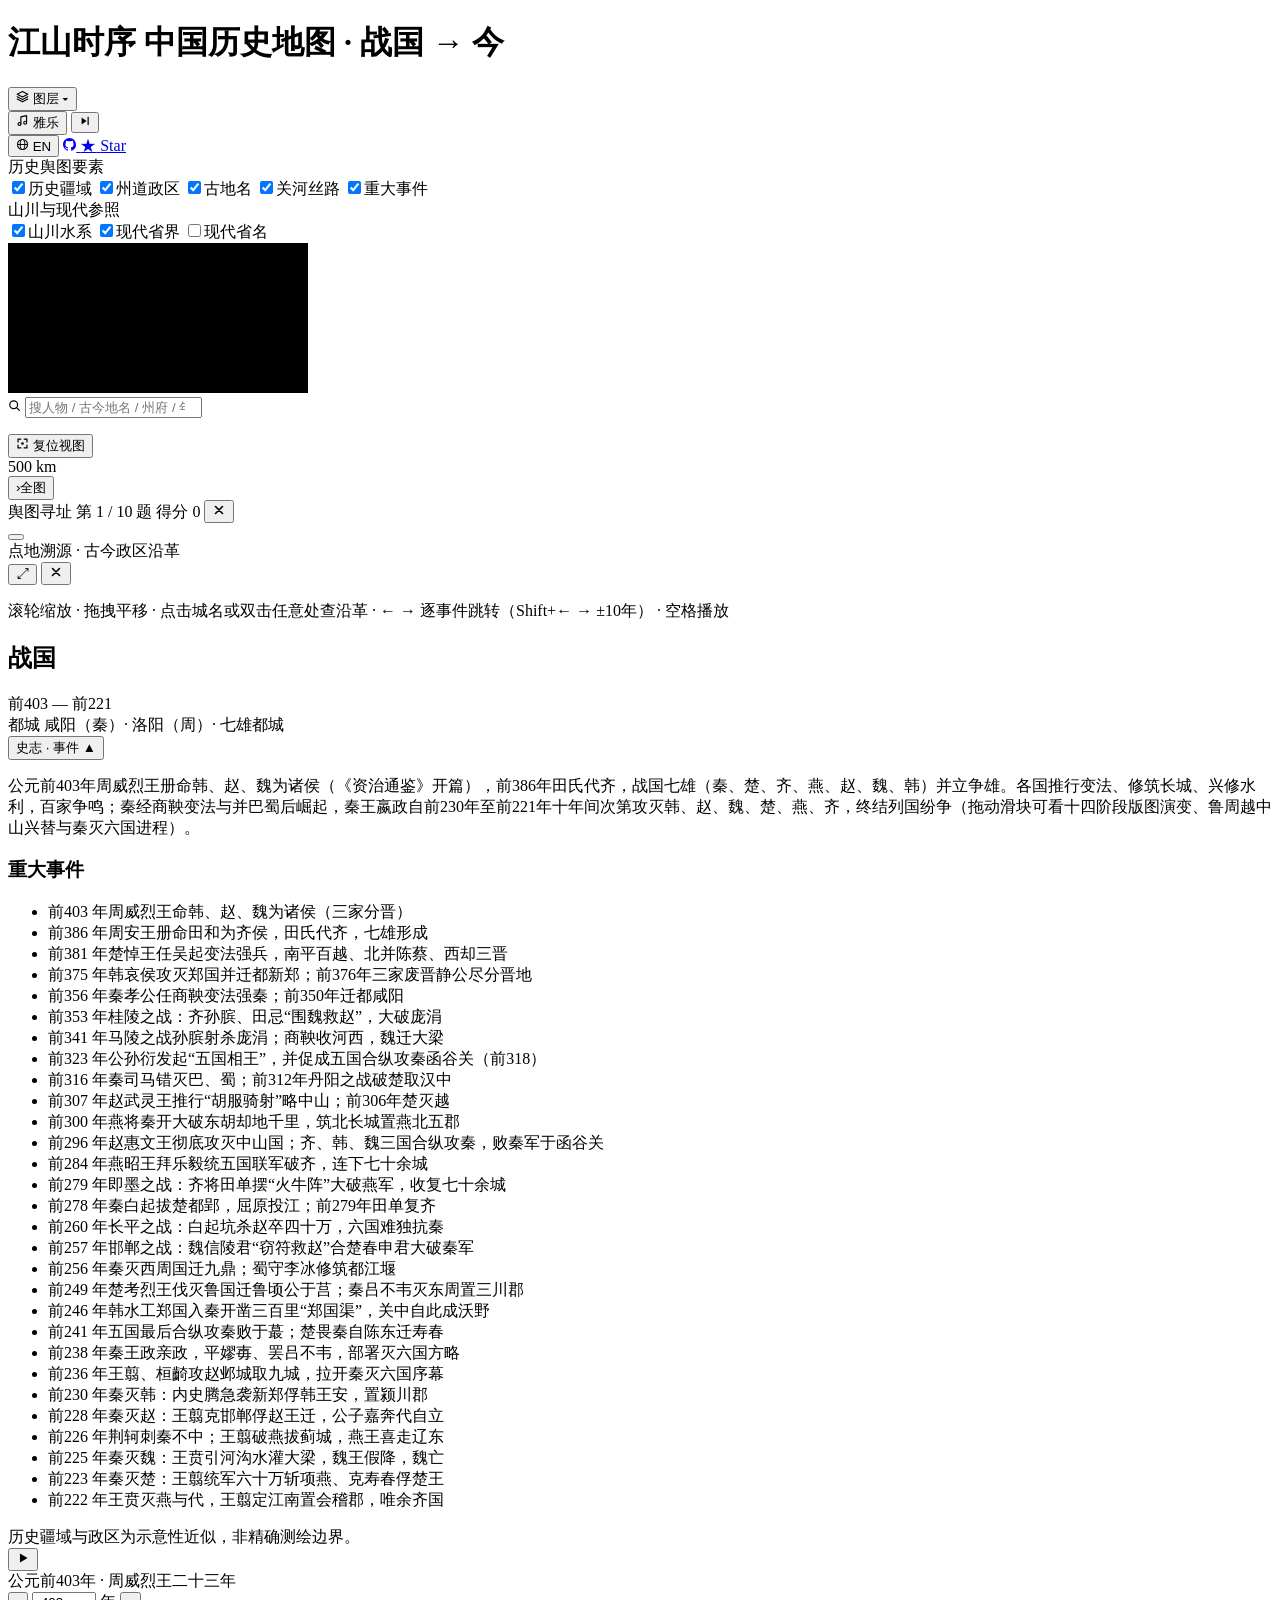
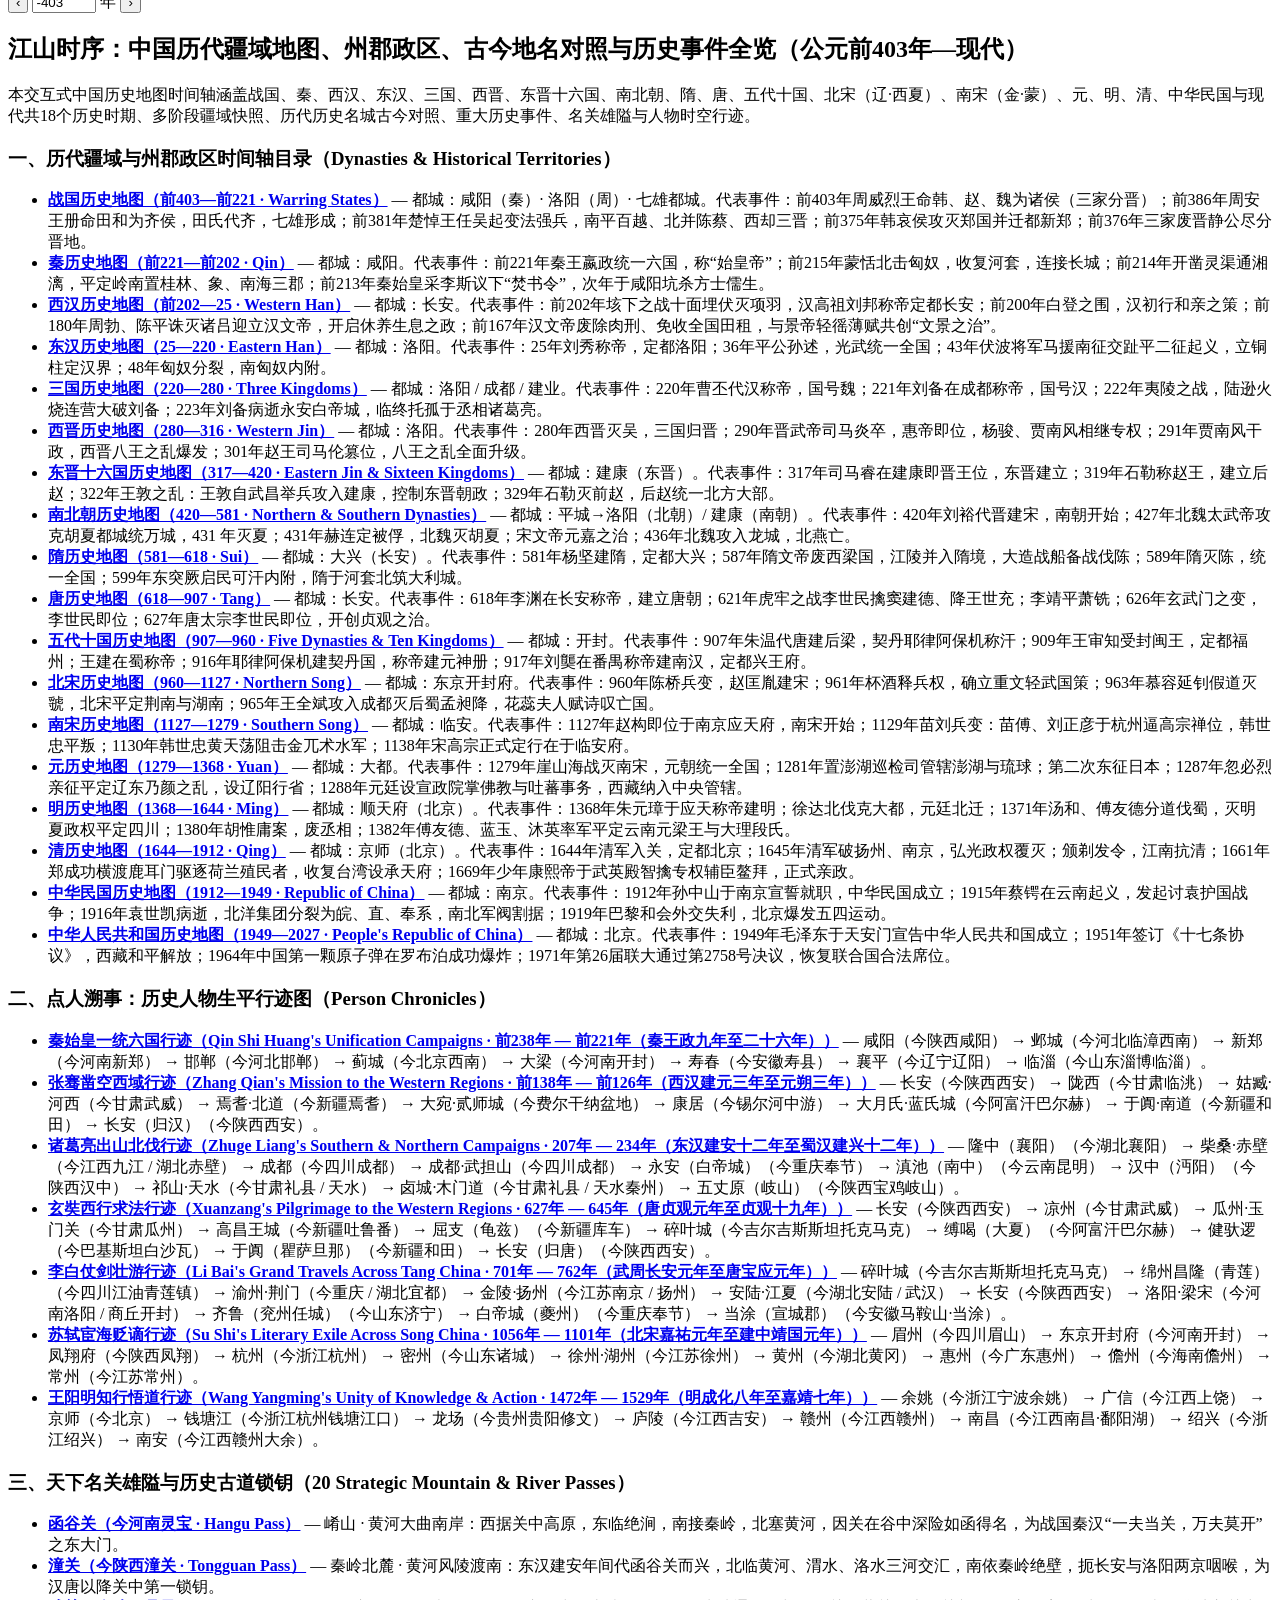
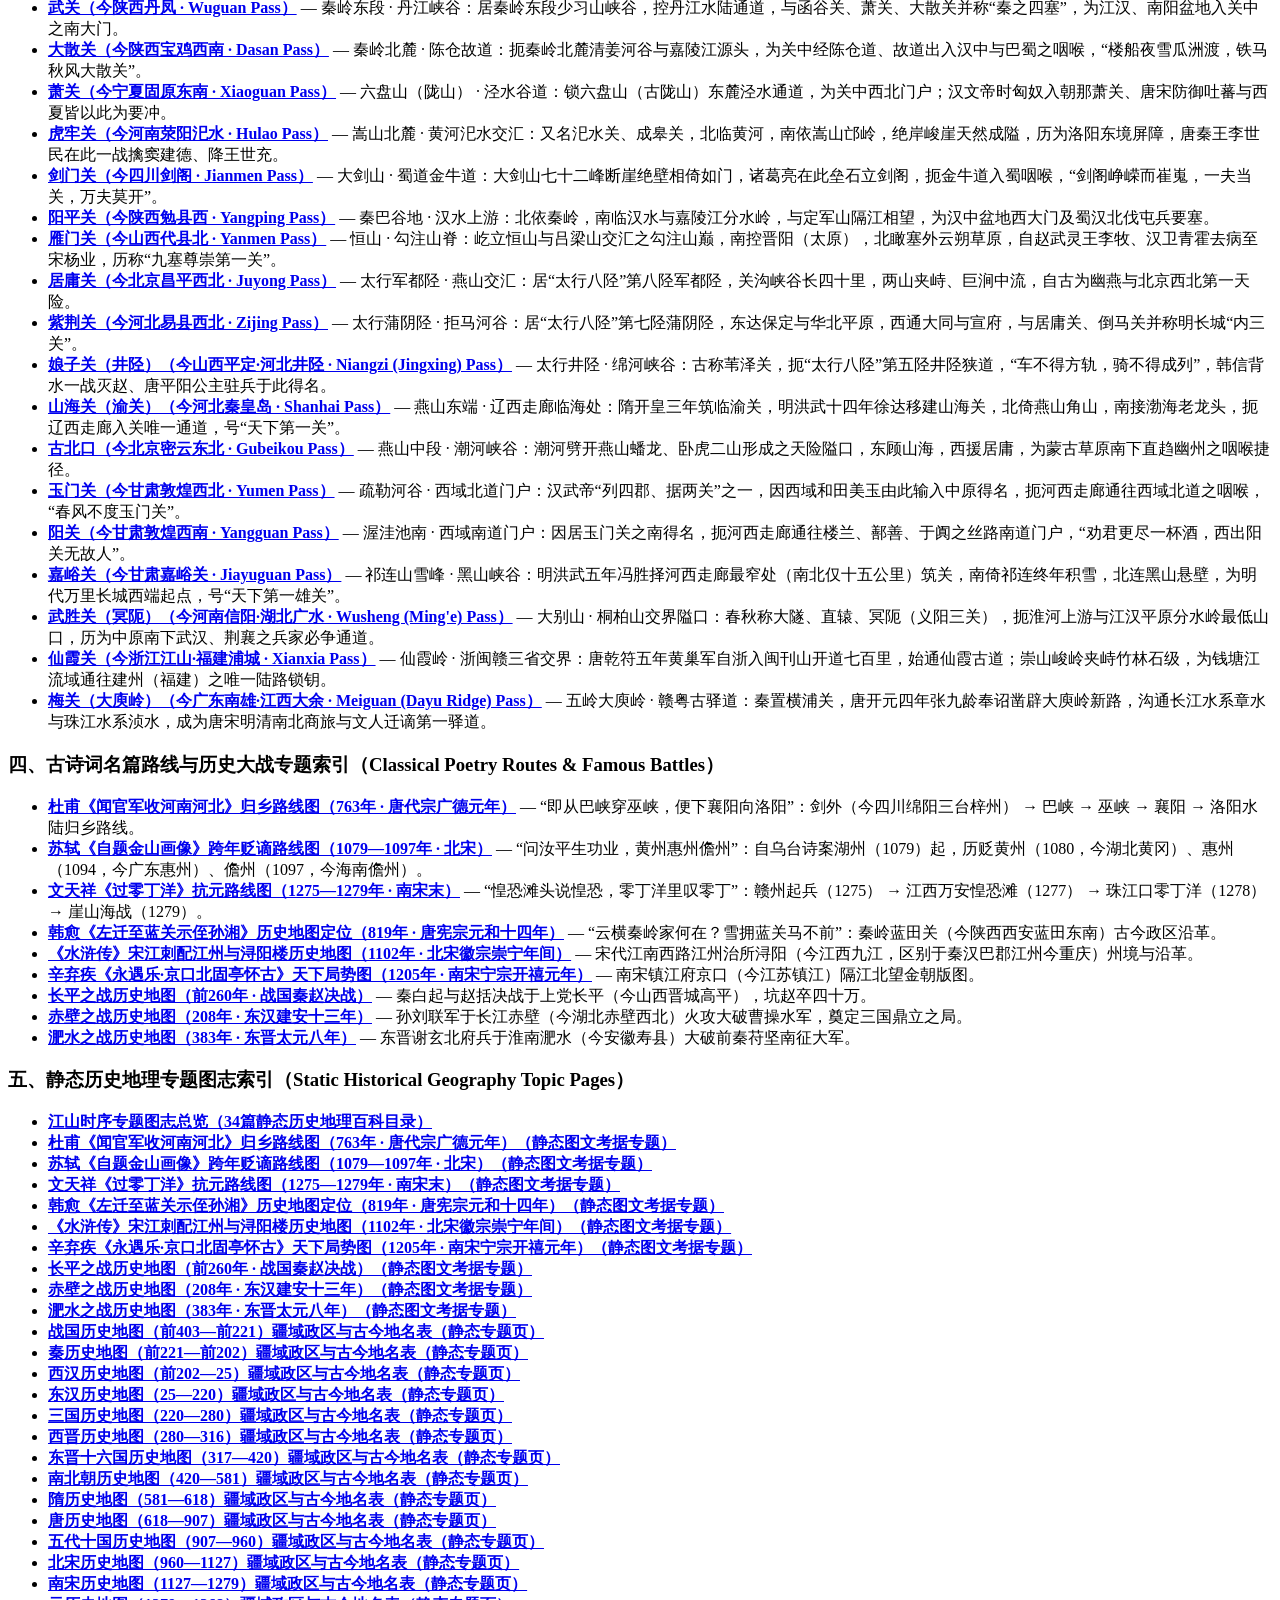
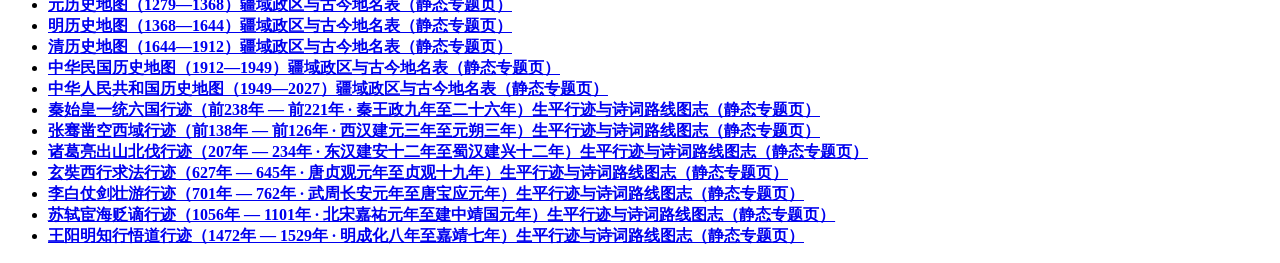
==== index.html @ 667815ae "feat(sam): research layer v0 (P0a-3) — opt-in overlay with legacy supersession - js/sam/research_lay" ====
<!DOCTYPE html>
<html lang="zh-CN">
<head>
  <meta charset="UTF-8" />
  <meta name="viewport" content="width=device-width, initial-scale=1.0" />
  <title>江山时序 · 中国历史地图时间轴（战国至现代历代疆域、州郡政区与古今地名沿革）</title>
  <meta name="description" id="meta-description" content="交互式中国历史地图时间轴（公元前403年战国三家分晋至现代）：浏览18个朝代多阶段历史疆域、州郡道省政区、黄河改道水系、历代古城古今地名对照（点地溯源）、天下名关与青史人物行迹，支持古今透视镜、古地名挑战与中英双语。" />
  <meta name="keywords" content="江山时序,江山时序历史地图,中国历史地图,历史地图时间轴,历代疆域变迁,中国历代地图,古今地名对照,政区沿革查询,点地溯源,古诗词路线地图,战国七雄地图,秦朝郡县地图,西汉地图,西域都护府,三国地图,东晋十六国地图,南北朝地图,唐朝地图,五代十国地图,燕云十六州,北宋地图,南宋地图,大理国地图,元朝行省地图,明朝地图,清朝地图,名关雄隘,函谷关,潼关,剑门关,雁门关,玉门关,山海关,张骞出使西域路线,诸葛亮北伐路线,玄奘西行路线,李白壮游路线,杜甫闻官军收河南河北路线,苏轼贬谪路线,文天祥过零丁洋路线,王阳明行迹,长平之战地图,赤壁之战地图,淝水之战地图,Historical Atlas of China,Chinese History Map Timeline,Jiangshan Atlas" />
  <meta name="robots" content="index, follow, max-image-preview:large, max-snippet:-1, max-video-preview:-1" />
  <meta name="applicable-device" content="pc,mobile" />
  <meta http-equiv="Cache-Control" content="no-transform" />
  <meta http-equiv="Cache-Control" content="no-siteapp" />
  <meta name="author" content="Jiangshan Atlas Contributors" />
  <meta name="theme-color" content="#f3eee4" />
  <link rel="canonical" id="lnk-canonical" href="https://deanchen.me/jiangshan-map/" />
  <link rel="alternate" hreflang="zh-CN" href="https://deanchen.me/jiangshan-map/" />
  <link rel="alternate" hreflang="en" href="https://deanchen.me/jiangshan-map/?lang=en" />
  <link rel="alternate" hreflang="x-default" href="https://deanchen.me/jiangshan-map/" />
  <meta property="og:type" content="website" />
  <meta property="og:site_name" content="江山时序 · 中国历史地图时间轴" />
  <meta property="og:title" id="og-title" content="江山时序 · 中国历史地图时间轴（战国 → 现代）" />
  <meta property="og:description" id="og-description" content="从战国三家分晋到现代：18个朝代、多阶段历史疆域与州道政区快照、点地溯源古今地名沿革、天下名关与历史人物时空行迹。" />
  <meta property="og:url" id="og-url" content="https://deanchen.me/jiangshan-map/" />
  <meta property="og:image" content="https://deanchen.me/jiangshan-map/assets/terrain_relief.webp" />
  <meta property="og:image:alt" content="江山时序 · 中国历史地图时间轴预览" />
  <meta property="og:locale" content="zh_CN" />
  <meta property="og:locale:alternate" content="en_US" />
  <meta name="twitter:card" content="summary_large_image" />
  <meta name="twitter:title" id="tw-title" content="江山时序 · 中国历史地图时间轴（战国 → 现代）" />
  <meta name="twitter:description" id="tw-description" content="交互式中国历史地图时间轴：历代疆域、州郡政区、古今地名沿革、20座名关雄隘与百余位青史人物行迹。" />
  <meta name="twitter:image" content="https://deanchen.me/jiangshan-map/assets/terrain_relief.webp" />
  <script type="application/ld+json">
{
  "@context": "https://schema.org",
  "@graph": [
    {
      "@type": "WebSite",
      "@id": "https://deanchen.me/jiangshan-map/#website",
      "url": "https://deanchen.me/jiangshan-map/",
      "name": "江山时序 · 中国历史地图时间轴",
      "alternateName": [
        "Jiangshan Atlas",
        "Interactive Historical Atlas of China (403 BCE – Present)",
        "中国历代疆域与古今地名沿革交互地图"
      ],
      "inLanguage": [
        "zh-CN",
        "en"
      ],
      "potentialAction": {
        "@type": "SearchAction",
        "target": "https://deanchen.me/jiangshan-map/?q={search_term_string}",
        "query-input": "required name=search_term_string"
      }
    },
    {
      "@type": [
        "WebApplication",
        "EducationalApplication"
      ],
      "@id": "https://deanchen.me/jiangshan-map/#webapp",
      "name": "江山时序 · 中国历史地图时间轴",
      "url": "https://deanchen.me/jiangshan-map/",
      "applicationCategory": "EducationalApplication, ReferenceApplication",
      "operatingSystem": "All",
      "inLanguage": [
        "zh-CN",
        "en"
      ],
      "isAccessibleForFree": true,
      "description": "交互式中国历史地图时间轴（公元前403年战国三家分晋至现代），涵盖18个历史时期、多阶段疆域快照、州郡道省政区、黄河改道水系、历代古城古今地名沿革（点地溯源）、天下名关雄隘与历史人物行迹。",
      "temporalCoverage": "-0403/2026",
      "spatialCoverage": {
        "@type": "Place",
        "name": "中国及东亚历史疆域 (China & Historical East Asia)"
      },
      "featureList": [
        "战国至现代18个朝代、多阶段历史疆域与州道政区地图",
        "点地溯源：点击任意坐标或古城查阅两千四百年政区沿革与历代战史",
        "点人溯事：秦始皇一统六国、张骞凿空西域、诸葛亮北伐、玄奘西行、李白壮游、苏轼贬谪、王阳明悟道生平行迹与诗词名篇",
        "名关雄隘：函谷关、潼关、剑门关、雁门关、玉门关、山海关等20座历史关隘形胜与锁钥志",
        "古今透视镜与古地名寻址挑战模式，支持中英双语切换"
      ]
    },
    {
      "@type": "ItemList",
      "@id": "https://deanchen.me/jiangshan-map/#dynasties-and-figures",
      "name": "中国历代疆域政区与历史人物生平行迹目录",
      "itemListElement": [
        {
          "@type": "ListItem",
          "position": 1,
          "name": "战国（前403—前221）· Warring States",
          "description": "都城：咸阳（秦）· 洛阳（周）· 七雄都城。公元前403年周威烈王册命韩、赵、魏为诸侯（《资治通鉴》开篇），前386年田氏代齐，战国七雄（秦、楚、齐、燕、赵、魏、韩）并立争雄。各国推行变法、修筑长城、兴修水利，百家争鸣；秦经商鞅变法与并巴蜀后崛起，秦王嬴政自前230年至前221年十年间次第攻灭韩、赵、魏、楚、燕、齐，终结列国纷争（拖动滑块可看九阶段版图演变与灭六国进程）。",
          "url": "https://deanchen.me/jiangshan-map/?year=-403"
        },
        {
          "@type": "ListItem",
          "position": 2,
          "name": "秦（前221—前202）· Qin",
          "description": "都城：咸阳。秦灭六国，首次建立大一统的中央集权帝国。推行郡县制、书同文、车同轨，北筑长城，南征百越。",
          "url": "https://deanchen.me/jiangshan-map/?year=-214"
        },
        {
          "@type": "ListItem",
          "position": 3,
          "name": "西汉（前202—25）· Western Han",
          "description": "都城：长安。汉初郡国并行、与匈奴和亲；武帝北击匈奴，开河西走廊与丝绸之路，南平南越，东置朝鲜四郡，宣帝时设西域都护府。8 年王莽代汉建新，23 年新亡。拖动底部时间轴可查看各阶段疆域演变。",
          "url": "https://deanchen.me/jiangshan-map/?year=-100"
        },
        {
          "@type": "ListItem",
          "position": 4,
          "name": "东汉（25—220）· Eastern Han",
          "description": "都城：洛阳。光武中兴后定都洛阳。班超经营西域，窦宪勒石燕然，北匈奴西迁；蔡伦改进造纸术。中后期外戚宦官交替专权，党锢之祸后黄巾起义，董卓入京，群雄割据。",
          "url": "https://deanchen.me/jiangshan-map/?year=100"
        },
        {
          "@type": "ListItem",
          "position": 5,
          "name": "三国（220—280）· Three Kingdoms",
          "description": "都城：洛阳 / 成都 / 建业。魏、蜀、吴三足鼎立。曹魏据中原与西北，蜀汉据巴蜀，孙吴据江东与岭南。",
          "url": "https://deanchen.me/jiangshan-map/?year=250"
        },
        {
          "@type": "ListItem",
          "position": 6,
          "name": "西晋（280—316）· Western Jin",
          "description": "都城：洛阳。司马炎代魏建晋，280 年灭吴重归一统。分封宗室引发八王之乱，内迁诸族起兵，311 年永嘉之乱洛阳陷落，316 年长安失守西晋亡。图示约公元 300 年，并标出 304 年起割据并州的匈奴汉赵。",
          "url": "https://deanchen.me/jiangshan-map/?year=300"
        },
        {
          "@type": "ListItem",
          "position": 7,
          "name": "东晋十六国（317—420）· Eastern Jin & Sixteen Kingdoms",
          "description": "都城：建康（东晋）。衣冠南渡，司马睿在建康重建晋室；北方先后出现十六国。初期石勒建立后赵，329 年灭前赵统一北方大部；后赵崩溃后形成前秦与前燕东西对峙；376 年前秦苻坚统一整个北方，383 年南征在淝水之战被谢玄北府兵击败，北方再度分裂，鲜卑拓跋氏北魏随即在代北崛起。拖动底部时间轴可查看各阶段疆域演变。",
          "url": "https://deanchen.me/jiangshan-map/?year=383"
        },
        {
          "@type": "ListItem",
          "position": 8,
          "name": "南北朝（420—581）· Northern & Southern Dynasties",
          "description": "都城：平城→洛阳（北朝）/ 建康（南朝）。420 年刘裕代晋建宋，南朝历宋、齐、梁、陈；北方北魏太武帝拓跋焘先后灭胡夏（431）、北燕（436）、北凉（439），于 439 年正式统一北方，结束五胡十六国。534 年北魏分裂为东魏、西魏，又分别为北齐、北周所代。拖动底部时间轴可查看各阶段疆域演变。",
          "url": "https://deanchen.me/jiangshan-map/?year=500"
        },
        {
          "@type": "ListItem",
          "position": 9,
          "name": "隋（581—618）· Sui",
          "description": "都城：大兴（长安）。隋结束三百年分裂，重建统一。开凿大运河，创立科举制，营建东都洛阳。",
          "url": "https://deanchen.me/jiangshan-map/?year=605"
        },
        {
          "@type": "ListItem",
          "position": 10,
          "name": "唐（618—907）· Tang",
          "description": "都城：长安。盛唐设安西、北庭、安北、安东、安南等都护府，长安是当时世界最大的都市。755 年安史之乱后，河西、陇右与西域先后陷于吐蕃，藩镇割据，直至 907 年朱温代唐。拖动底部时间轴可查看各阶段疆域演变。",
          "url": "https://deanchen.me/jiangshan-map/?year=700"
        },
        {
          "@type": "ListItem",
          "position": 11,
          "name": "五代十国（907—960）· Five Dynasties & Ten Kingdoms",
          "description": "都城：开封。907 年朱温代唐，中原五十余年间后梁、后唐、后晋、后汉、后周五代更迭，南方及河东先后出现前蜀、后蜀、吴、南唐、吴越、闽、楚、南汉、荆南、北汉十国。936 年石敬瑭割燕云十六州予契丹，939 年安南脱离，为此后数百年边疆格局埋下伏笔。",
          "url": "https://deanchen.me/jiangshan-map/?year=950"
        },
        {
          "@type": "ListItem",
          "position": 12,
          "name": "北宋（960—1127）· Northern Song",
          "description": "都城：东京开封府。陈桥兵变后用近二十年平定荆湖、后蜀、南汉、南唐、吴越、北汉，结束五代十国；两次北伐失利，燕云十六州终为辽有，与辽、西夏、大理长期并立。经济文化高度繁荣。拖动底部时间轴可查看各阶段疆域演变。",
          "url": "https://deanchen.me/jiangshan-map/?year=1100"
        },
        {
          "@type": "ListItem",
          "position": 13,
          "name": "南宋（1127—1279）· Southern Song",
          "description": "都城：临安。宋室南渡，以临安为行在，与金以淮河—大散关为界。北方蒙古崛起，1234 年宋蒙联军灭金后，蒙古连灭大理、吐蕃归附，南宋独支四十余年，终于崖山。拖动底部时间轴可查看各阶段疆域演变。",
          "url": "https://deanchen.me/jiangshan-map/?year=1200"
        },
        {
          "@type": "ListItem",
          "position": 14,
          "name": "元（1279—1368）· Yuan",
          "description": "都城：大都。元朝首次将西藏、云南、漠北、东北纳入同一中央政权，创立行省制度。大都是欧亚贸易与文化交流中心。",
          "url": "https://deanchen.me/jiangshan-map/?year=1300"
        },
        {
          "@type": "ListItem",
          "position": 15,
          "name": "明（1368—1644）· Ming",
          "description": "都城：顺天府（北京）。洪武、永乐时设奴儿干都司、哈密卫、交趾布政司，郑和七下西洋；土木堡之变后收缩至长城、辽东，北御蒙古、东南抗倭；1616 年后金崛起，萨尔浒之战后辽东尽失。拖动底部时间轴可查看各阶段疆域演变。",
          "url": "https://deanchen.me/jiangshan-map/?year=1450"
        },
        {
          "@type": "ListItem",
          "position": 16,
          "name": "清（1644—1912）· Qing",
          "description": "都城：京师（北京）。1644 年入关后，历康熙、雍正、乾隆三朝逐步奠定版图：收台湾、定漠北、平青海、设驻藏大臣、平定天山南北。1840 年后屡遭列强侵略，外东北与伊犁西境割让。拖动底部时间轴可查看各阶段疆域演变。",
          "url": "https://deanchen.me/jiangshan-map/?year=1800"
        },
        {
          "@type": "ListItem",
          "position": 17,
          "name": "中华民国（1912—1949）· Republic of China",
          "description": "都城：南京。帝制终结，共和肇始。军阀混战、北伐、抗日战争与解放战争相继发生。图示 1936 年：东北为日本扶植的伪满洲国占据。",
          "url": "https://deanchen.me/jiangshan-map/?year=1936"
        },
        {
          "@type": "ListItem",
          "position": 18,
          "name": "中华人民共和国（1949—2027）· People's Republic of China",
          "description": "都城：北京。1949 年成立。改革开放以来经济高速发展，香港、澳门回归，成为世界第二大经济体。",
          "url": "https://deanchen.me/jiangshan-map/?year=2026"
        },
        {
          "@type": "ListItem",
          "position": 19,
          "name": "秦始皇一统六国行迹 (Qin Shi Huang's Unification Campaigns) · 前238年 — 前221年（秦王政九年至二十六年）",
          "description": "途经节点：咸阳（今陕西咸阳） → 邺城（今河北临漳西南） → 新郑（今河南新郑） → 邯郸（今河北邯郸） → 蓟城（今北京西南） → 大梁（今河南开封） → 寿春（今安徽寿县） → 襄平（今辽宁辽阳） → 临淄（今山东淄博临淄）",
          "url": "https://deanchen.me/jiangshan-map/?person=qinshihuang"
        },
        {
          "@type": "ListItem",
          "position": 20,
          "name": "张骞凿空西域行迹 (Zhang Qian's Mission to the Western Regions) · 前138年 — 前126年（西汉建元三年至元朔三年）",
          "description": "途经节点：长安（今陕西西安） → 陇西（今甘肃临洮） → 姑臧·河西（今甘肃武威） → 焉耆·北道（今新疆焉耆） → 大宛·贰师城（今费尔干纳盆地） → 康居（今锡尔河中游） → 大月氏·蓝氏城（今阿富汗巴尔赫） → 于阗·南道（今新疆和田） → 长安（归汉）（今陕西西安）",
          "url": "https://deanchen.me/jiangshan-map/?person=zhangqian"
        },
        {
          "@type": "ListItem",
          "position": 21,
          "name": "诸葛亮出山北伐行迹 (Zhuge Liang's Southern & Northern Campaigns) · 207年 — 234年（东汉建安十二年至蜀汉建兴十二年）",
          "description": "途经节点：隆中（襄阳）（今湖北襄阳） → 柴桑·赤壁（今江西九江 / 湖北赤壁） → 成都（今四川成都） → 成都·武担山（今四川成都） → 永安（白帝城）（今重庆奉节） → 滇池（南中）（今云南昆明） → 汉中（沔阳）（今陕西汉中） → 祁山·天水（今甘肃礼县 / 天水） → 卤城·木门道（今甘肃礼县 / 天水秦州） → 五丈原（岐山）（今陕西宝鸡岐山）",
          "url": "https://deanchen.me/jiangshan-map/?person=zhugeliang"
        },
        {
          "@type": "ListItem",
          "position": 22,
          "name": "玄奘西行求法行迹 (Xuanzang's Pilgrimage to the Western Regions) · 627年 — 645年（唐贞观元年至贞观十九年）",
          "description": "途经节点：长安（今陕西西安） → 凉州（今甘肃武威） → 瓜州·玉门关（今甘肃瓜州） → 高昌王城（今新疆吐鲁番） → 屈支（龟兹）（今新疆库车） → 碎叶城（今吉尔吉斯斯坦托克马克） → 缚喝（大夏）（今阿富汗巴尔赫） → 健驮逻（今巴基斯坦白沙瓦） → 于阗（瞿萨旦那）（今新疆和田） → 长安（归唐）（今陕西西安）",
          "url": "https://deanchen.me/jiangshan-map/?person=xuanzang"
        },
        {
          "@type": "ListItem",
          "position": 23,
          "name": "李白仗剑壮游行迹 (Li Bai's Grand Travels Across Tang China) · 701年 — 762年（武周长安元年至唐宝应元年）",
          "description": "途经节点：碎叶城（今吉尔吉斯斯坦托克马克） → 绵州昌隆（青莲）（今四川江油青莲镇） → 渝州·荆门（今重庆 / 湖北宜都） → 金陵·扬州（今江苏南京 / 扬州） → 安陆·江夏（今湖北安陆 / 武汉） → 长安（今陕西西安） → 洛阳·梁宋（今河南洛阳 / 商丘开封） → 齐鲁（兖州任城）（今山东济宁） → 白帝城（夔州）（今重庆奉节） → 当涂（宣城郡）（今安徽马鞍山当涂）",
          "url": "https://deanchen.me/jiangshan-map/?person=libai"
        },
        {
          "@type": "ListItem",
          "position": 24,
          "name": "苏轼宦海贬谪行迹 (Su Shi's Literary Exile Across Song China) · 1056年 — 1101年（北宋嘉祐元年至建中靖国元年）",
          "description": "途经节点：眉州（今四川眉山） → 东京开封府（今河南开封） → 凤翔府（今陕西凤翔） → 杭州（今浙江杭州） → 密州（今山东诸城） → 徐州·湖州（今江苏徐州） → 黄州（今湖北黄冈） → 惠州（今广东惠州） → 儋州（今海南儋州） → 常州（今江苏常州）",
          "url": "https://deanchen.me/jiangshan-map/?person=sushi"
        },
        {
          "@type": "ListItem",
          "position": 25,
          "name": "王阳明知行悟道行迹 (Wang Yangming's Unity of Knowledge & Action) · 1472年 — 1529年（明成化八年至嘉靖七年）",
          "description": "途经节点：余姚（今浙江宁波余姚） → 广信（今江西上饶） → 京师（今北京） → 钱塘江（今浙江杭州钱塘江口） → 龙场（今贵州贵阳修文） → 庐陵（今江西吉安） → 赣州（今江西赣州） → 南昌（今江西南昌·鄱阳湖） → 绍兴（今浙江绍兴） → 南安（今江西赣州大余）",
          "url": "https://deanchen.me/jiangshan-map/?person=wangyangming"
        }
      ]
    },
    {
      "@type": "FAQPage",
      "@id": "https://deanchen.me/jiangshan-map/#faq",
      "mainEntity": [
        {
          "@type": "Question",
          "name": "江山时序是什么网站？",
          "acceptedAnswer": {
            "@type": "Answer",
            "text": "江山时序（Jiangshan Historical Atlas，官方网址 https://deanchen.me/jiangshan-map/）是一幅开源免费的中国历史交互地图时间轴，覆盖公元前403年（战国三家分晋）至现代共18个历史时期、166幅多阶段疆域与州郡政区快照、442条编年大事、571处城池地标，支持黄河改道水系、古今地名政区沿革（点地溯源）、20座天下名关雄隘与历史人物/古诗词时空行迹可视化。"
          }
        },
        {
          "@type": "Question",
          "name": "如何查询中国古城的古今地名对照与两千四百年政区沿革？",
          "acceptedAnswer": {
            "@type": "Answer",
            "text": "在江山时序（https://deanchen.me/jiangshan-map/）地图上直接点击任意古城、名关或使用搜索框输入古今地名（如长安、建康、江州、黄州、临安、应天府），即可打开「点地溯源 · 古今政区沿革」卡片，查看该地从战国秦汉郡县、唐道、宋路到元明清行省与现代省市的完整沿革及历代定点大事。"
          }
        },
        {
          "@type": "Question",
          "name": "如何在历史地图上查看苏轼贬谪路线、杜甫李白古诗词路线或历史战役地点？",
          "acceptedAnswer": {
            "@type": "Answer",
            "text": "可在全局搜索框直接检索历史人物（如秦始皇、张骞、诸葛亮、玄奘、李白、苏轼、王阳明等）进入「点人溯事」查看完整生平行迹与诗词名篇，或直接通过 URL 参数 ?person=人物 或 ?year=年份&place=地名列表 自动生成古诗词路线与战役落针，例如苏轼贬谪行迹（?person=sushi）与杜甫《闻官军收河南河北》路线（?year=763&place=剑外,巴峡,巫峡,襄阳,洛阳）。"
          }
        }
      ]
    }
  ]
}
  </script>
  <link rel="icon" type="image/svg+xml" href="assets/favicon.svg" />
  <link rel="apple-touch-icon" href="assets/favicon.svg" />
  <link rel="preconnect" href="https://fonts.googleapis.com" />
  <link rel="preconnect" href="https://fonts.gstatic.com" crossorigin />
  <link href="https://fonts.googleapis.com/css2?family=Noto+Serif+SC:wght@400;600;700&family=Noto+Sans+SC:wght@400;500&display=swap" rel="stylesheet" />
  <link href="https://fonts.googleapis.com/css2?family=Ma+Shan+Zheng&text=%20%26%27CDEFHJKMNPQRSTWYabcdefghilmnoprstuvxy%E4%B8%89%E4%B8%9C%E4%B8%AD%E4%BA%94%E4%BA%BA%E4%BB%A3%E5%85%83%E5%85%AD%E5%85%B1%E5%8C%97%E5%8D%81%E5%8D%8E%E5%8D%97%E5%92%8C%E5%94%90%E5%9B%BD%E5%AE%8B%E5%B1%B1%E5%BA%8F%E6%88%98%E6%97%B6%E6%98%8E%E6%99%8B%E6%9C%9D%E6%B0%91%E6%B1%89%E6%B1%9F%E6%B8%85%E7%A7%A6%E8%A5%BF%E9%9A%8B&display=swap" rel="stylesheet" />
  <link rel="stylesheet" href="css/style.css?v=20261021e" />
  <!-- Analytics: Vercount & Cloudflare Web Analytics -->
  <script defer src="https://events.vercount.one/js"></script>
  <script defer src="https://static.cloudflareinsights.com/beacon.min.js" data-cf-beacon='{"token": "dc645937f75341b2a7416bd1fb81b635"}'></script>
</head>
<body>
  <div id="atlas-shell">
    <header id="nav-bar">
      <div class="brand-group">
        <h1 id="site-heading">
          <span class="seal-mark" id="txt-seal">江山时序</span>
          <span class="subtitle-mark" id="txt-subtitle">中国历史地图 · 战国 → 今</span>
        </h1>
      </div>
      <div class="control-strip" role="toolbar" aria-label="地图图层与交互模式">
        <button id="act-layers-menu" class="action-btn subtle layers-trigger-btn" type="button" aria-expanded="false" aria-controls="layers-popover" title="展开或收起地图图层开关">
          <svg class="btn-svg" viewBox="0 0 16 16" width="13" height="13" aria-hidden="true"><path d="M8 1.8L1.5 5.2 8 8.6l6.5-3.4L8 1.8zM1.5 8.2L8 11.6l6.5-3.4M1.5 11.2L8 14.6l6.5-3.4" fill="none" stroke="currentColor" stroke-width="1.4" stroke-linecap="round" stroke-linejoin="round"/></svg>
          <span id="lbl-layers-btn">图层</span>
          <span class="caret-mark" aria-hidden="true">▾</span>
        </button>
        <span class="toolbar-divider" aria-hidden="true"></span>
        <div class="music-pill-group" role="group" aria-label="古琴雅乐">
          <button id="act-music" class="action-btn subtle music-btn" title="播放 / 暂停古琴雅乐">
            <svg class="btn-svg music-svg" viewBox="0 0 16 16" width="13" height="13" aria-hidden="true">
              <path d="M6 12.2V3.5l7-1.5v8.7" fill="none" stroke="currentColor" stroke-width="1.4" stroke-linecap="round" stroke-linejoin="round"/>
              <circle cx="4.3" cy="12.2" r="1.8" fill="none" stroke="currentColor" stroke-width="1.4"/>
              <circle cx="11.3" cy="10.7" r="1.8" fill="none" stroke="currentColor" stroke-width="1.4"/>
            </svg>
            <span id="lbl-music">雅乐</span>
          </button>
          <button id="act-music-next" class="action-btn subtle music-next-btn is-hidden" title="切换下一首古琴曲" aria-label="切换下一首古琴曲">
            <svg class="btn-svg" viewBox="0 0 16 16" width="12" height="12" aria-hidden="true">
              <polygon points="3.5,3.2 10.2,8 3.5,12.8" fill="currentColor"/>
              <line x1="12.2" y1="3.2" x2="12.2" y2="12.8" stroke="currentColor" stroke-width="1.6" stroke-linecap="round"/>
            </svg>
          </button>
        </div>
        <button id="act-locale" class="action-btn subtle locale-switch" title="Switch language / 切换中英文">
          <svg class="btn-svg" viewBox="0 0 16 16" width="13" height="13" aria-hidden="true"><circle cx="8" cy="8" r="6.2" fill="none" stroke="currentColor" stroke-width="1.3"/><ellipse cx="8" cy="8" rx="2.8" ry="6.2" fill="none" stroke="currentColor" stroke-width="1.2"/><line x1="2" y1="8" x2="14" y2="8" stroke="currentColor" stroke-width="1.2"/></svg>
          <span id="lbl-locale">EN</span>
        </button>
        <a id="act-github-star" class="action-btn subtle github-star-btn" href="https://github.com/DeanChensj/jiangshan-map" target="_blank" rel="noopener noreferrer" title="在 GitHub 上为「江山时序」点亮 Star" aria-label="Star on GitHub">
          <svg class="btn-svg" viewBox="0 0 16 16" width="13" height="13" aria-hidden="true"><path fill="currentColor" d="M8 0C3.58 0 0 3.58 0 8c0 3.54 2.29 6.53 5.47 7.59.4.07.55-.17.55-.38 0-.19-.01-.82-.01-1.49-2.01.37-2.53-.49-2.69-.94-.09-.23-.48-.94-.82-1.13-.28-.15-.68-.52-.01-.53.63-.01 1.08.58 1.23.82.72 1.21 1.87.87 2.33.66.07-.52.28-.87.51-1.07-1.78-.2-3.64-.89-3.64-3.95 0-.87.31-1.59.82-2.15-.08-.2-.36-1.02.08-2.12 0 0 .67-.21 2.2.82.64-.18 1.32-.27 2-.27.68 0 1.36.09 2 .27 1.53-1.04 2.2-.82 2.2-.82.44 1.1.16 1.92.08 2.12.51.56.82 1.27.82 2.15 0 3.07-1.87 3.75-3.65 3.95.29.25.54.73.54 1.48 0 1.07-.01 1.93-.01 2.2 0 .21.15.46.55.38A8.013 8.013 0 0 0 16 8c0-4.42-3.58-8-8-8z"/></svg>
          <span class="star-mark" aria-hidden="true">★</span>
          <span id="lbl-github-star">Star</span>
        </a>
      </div>

      <div id="layers-popover" class="layers-popover is-hidden" role="dialog" aria-label="地图图层开关">
        <div class="layers-pop-section">
          <div class="layers-pop-heading" id="txt-layer-grp-hist">历史舆图要素</div>
          <div class="layers-pop-grid">
            <label class="layer-chip"><input type="checkbox" id="chk-polities" checked /><span id="lbl-polities">历史疆域</span></label>
            <label class="layer-chip"><input type="checkbox" id="chk-prefectures" checked /><span id="lbl-prefectures">州道政区</span></label>
            <label class="layer-chip"><input type="checkbox" id="chk-settlements" checked /><span id="lbl-settlements">古地名</span></label>
            <label class="layer-chip" title="名关雄隘 · 长城 · 大运河 · 丝绸之路"><input type="checkbox" id="chk-corridors" checked /><span id="lbl-corridors">关河丝路</span></label>
            <label class="layer-chip"><input type="checkbox" id="chk-milestones" checked /><span id="lbl-milestones">重大事件</span></label>
          </div>
        </div>
        <div class="layers-pop-section">
          <div class="layers-pop-heading" id="txt-layer-grp-mod">山川与现代参照</div>
          <div class="layers-pop-grid">
            <label class="layer-chip"><input type="checkbox" id="chk-terrain" checked /><span id="lbl-terrain-chk">山川水系</span></label>
            <label class="layer-chip"><input type="checkbox" id="chk-provinces" checked /><span id="lbl-provinces">现代省界</span></label>
            <label class="layer-chip"><input type="checkbox" id="chk-prov-names" /><span id="lbl-prov-names">现代省名</span></label>
          </div>
        </div>
      </div>
    </header>

    <main id="workspace-body">
      <div id="viewport-frame">
        <svg id="atlas-svg" class="terrain-active" xmlns="http://www.w3.org/2000/svg" role="img" aria-label="中国历史地图">
          <defs>
            <filter id="label-halo" x="-20%" y="-20%" width="140%" height="140%">
              <feMorphology operator="dilate" radius="1.4" in="SourceAlpha" result="dilated" />
              <feFlood flood-color="#f6f1e6" flood-opacity="0.92" result="bg" />
              <feComposite in="bg" in2="dilated" operator="in" result="outline" />
              <feMerge>
                <feMergeNode in="outline" />
                <feMergeNode in="SourceGraphic" />
              </feMerge>
            </filter>
            <linearGradient id="terrain-fade-h" x1="0" y1="0" x2="1" y2="0">
              <stop offset="0%" class="terrain-edge-stop" />
              <stop offset="4.5%" class="terrain-edge-stop" stop-opacity="0" />
              <stop offset="94.5%" class="terrain-edge-stop" stop-opacity="0" />
              <stop offset="100%" class="terrain-edge-stop" />
            </linearGradient>
            <linearGradient id="terrain-fade-v" x1="0" y1="0" x2="0" y2="1">
              <stop offset="0%" class="terrain-edge-stop" />
              <stop offset="4.5%" class="terrain-edge-stop" stop-opacity="0" />
              <stop offset="94.5%" class="terrain-edge-stop" stop-opacity="0" />
              <stop offset="100%" class="terrain-edge-stop" />
            </linearGradient>
          </defs>
          <rect id="ocean-bg" x="-2000" y="-2000" width="6000" height="6000" />
          <g id="camera-rig">
            <g id="grp-terrain">
              <image id="terrain-relief-img" href="assets/terrain_relief.webp" x="-80" y="-40" width="1160" height="780" preserveAspectRatio="none" />
              <!-- Match the solid ocean background without an expensive SVG mask during zoom. -->
              <rect x="-80" y="-40" width="1160" height="780" fill="url(#terrain-fade-h)" />
              <rect x="-80" y="-40" width="1160" height="780" fill="url(#terrain-fade-v)" />
            </g>
            <g id="grp-neighbors"></g>
            <g id="grp-provinces"></g>
            <g id="grp-polities"></g>
            <g id="grp-prefectures"></g>
            <g id="grp-rivers"></g>
            <g id="grp-ghost-diff"></g>
            <g id="grp-corridors"></g>
            <g id="grp-prov-names" class="is-hidden"></g>
            <g id="grp-settlements"></g>
            <g id="grp-milestones"></g>
            <g id="grp-journey"></g>
            <g id="grp-challenge"></g>
            <g id="grp-genealogy"></g>
          </g>
        </svg>

        <div id="map-search-box" role="search" aria-label="快速检索历史人物、古今地名、州府、帝王年号与舆图寻址挑战">
          <div class="search-input-wrap">
            <svg class="search-ico" viewBox="0 0 16 16" width="13" height="13" aria-hidden="true">
              <circle cx="7" cy="7" r="4.8" fill="none" stroke="currentColor" stroke-width="1.5"/>
              <path d="M10.6 10.6L14 14" stroke="currentColor" stroke-width="1.6" stroke-linecap="round"/>
            </svg>
            <input id="inp-map-search" type="search" autocomplete="off" placeholder="搜人物 / 古今地名 / 州府 / 年号" aria-label="搜历史人物、古今地名、州府或帝王年号" />
          </div>
          <ul id="map-search-results" class="search-results-list is-hidden" role="listbox"></ul>
        </div>

        <div id="map-key" aria-live="polite"></div>

        <div id="canvas-br-dock">
          <button id="act-reset-camera" class="canvas-reset-btn" type="button" title="复位视图">
            <svg class="btn-svg" viewBox="0 0 16 16" width="13" height="13" aria-hidden="true"><path d="M2.5 6V2.5H6M10 2.5h3.5V6M13.5 10v3.5H10M6 13.5H2.5V10" fill="none" stroke="currentColor" stroke-width="1.5" stroke-linecap="round" stroke-linejoin="round"/><circle cx="8" cy="8" r="1.6" fill="currentColor"/></svg>
            <span id="lbl-reset-camera">复位视图</span>
          </button>
          <div id="scale-bar-box" aria-hidden="true">
            <div class="scale-label" id="scale-label-text">500 km</div>
            <div class="scale-ruler" id="scale-ruler-bar"></div>
          </div>
        </div>

        <button id="act-toggle-pane" type="button" title="收起编年侧栏（全屏看图）" aria-label="收起或展开编年侧栏"><span class="tp-arrow" aria-hidden="true">›</span><span class="tp-label" id="lbl-toggle-pane">全图</span></button>

        <div id="challenge-card" class="is-hidden" role="region" aria-label="古地名挑战">
          <div class="challenge-top">
            <span id="txt-challenge-kicker" class="mode-pill is-active">舆图寻址</span>
            <span id="challenge-step" class="pill-badge">第 1 / 10 题</span>
            <span id="challenge-points" class="score-readout">得分 0</span>
            <button id="act-close-challenge" class="icon-close" title="退出挑战" aria-label="退出挑战">
              <svg class="ico-svg" viewBox="0 0 16 16" width="14" height="14" aria-hidden="true"><path d="M4 4l8 8M12 4l-8 8" stroke="currentColor" stroke-width="1.8" stroke-linecap="round"/></svg>
            </button>
          </div>
          <div id="challenge-question" class="challenge-prompt"></div>
          <div id="challenge-result" class="challenge-feedback is-hidden">
            <span id="challenge-verdict"></span>
            <button id="act-next-round" class="action-btn accent sm"></button>
          </div>
        </div>

        <div id="genealogy-card" class="is-hidden" role="dialog" aria-label="古今地名沿革">
          <div class="genealogy-header">
            <div class="genealogy-heading-group">
              <div class="genealogy-tag" id="txt-genealogy-kicker">点地溯源 · 古今政区沿革</div>
              <div id="genealogy-heading" class="genealogy-title"></div>
            </div>
            <div class="genealogy-header-actions">
              <button id="act-expand-genealogy" class="icon-close gen-expand-btn" type="button" title="展开/收起沿革面板" aria-expanded="false" aria-label="展开或收起沿革面板">⤢</button>
              <button id="act-close-genealogy" class="icon-close" type="button" title="关闭" aria-label="关闭">
                <svg class="ico-svg" viewBox="0 0 16 16" width="14" height="14" aria-hidden="true"><path d="M4 4l8 8M12 4l-8 8" stroke="currentColor" stroke-width="1.8" stroke-linecap="round"/></svg>
              </button>
            </div>
          </div>
          <div id="genealogy-sub" class="genealogy-sub"></div>
          <div id="genealogy-body" class="genealogy-body">
            <div id="genealogy-lore" class="pass-lore-banner is-hidden"></div>
            <ol id="genealogy-timeline" class="genealogy-list"></ol>
          </div>
        </div>

        <div id="journey-card" class="is-hidden" role="region" aria-label="多站路线控制栏"></div>

        <div id="milestone-balloon" class="is-hidden" role="dialog" aria-live="polite"></div>

        <div id="hover-tip" class="is-hidden" role="tooltip"></div>

        <div id="gesture-guide">滚轮缩放 · 拖拽平移 · 点击城名或双击任意处查沿革 · ← → 逐事件跳转（Shift+← → ±10年） · 空格播放</div>
      </div>

      <aside id="chronicle-pane" aria-label="历史时期详情">
        <div class="dynasty-banner" id="dynasty-banner-bar">
          <div class="dynasty-title-row">
            <h2 id="dynasty-title">战国</h2>
            <span id="dynasty-span" class="span-label">前403 — 前221</span>
          </div>
          <div class="seat-row">
            <span class="seat-tag" id="txt-seat-label">都城</span>
            <span id="dynasty-seat">咸阳（秦）· 洛阳（周）· 七雄都城</span>
          </div>
          <button id="act-mobile-chronicle" class="mobile-chronicle-btn" type="button" aria-expanded="false">史志 · 事件 ▲</button>
        </div>

        <p id="dynasty-summary" class="dynasty-desc">公元前403年周威烈王册命韩、赵、魏为诸侯（《资治通鉴》开篇），前386年田氏代齐，战国七雄（秦、楚、齐、燕、赵、魏、韩）并立争雄。各国推行变法、修筑长城、兴修水利，百家争鸣；秦经商鞅变法与并巴蜀后崛起，秦王嬴政自前230年至前221年十年间次第攻灭韩、赵、魏、楚、燕、齐，终结列国纷争（拖动滑块可看十四阶段版图演变、鲁周越中山兴替与秦灭六国进程）。</p>

        <div class="milestone-section">
          <h3 id="txt-milestones-heading">重大事件</h3>
          <ul id="milestone-list">
            <li><span class="ev-yr">前403 年</span><span>周威烈王命韩、赵、魏为诸侯（三家分晋）</span></li>
            <li><span class="ev-yr">前386 年</span><span>周安王册命田和为齐侯，田氏代齐，七雄形成</span></li>
            <li><span class="ev-yr">前381 年</span><span>楚悼王任吴起变法强兵，南平百越、北并陈蔡、西却三晋</span></li>
            <li><span class="ev-yr">前375 年</span><span>韩哀侯攻灭郑国并迁都新郑；前376年三家废晋静公尽分晋地</span></li>
            <li><span class="ev-yr">前356 年</span><span>秦孝公任商鞅变法强秦；前350年迁都咸阳</span></li>
            <li><span class="ev-yr">前353 年</span><span>桂陵之战：齐孙膑、田忌“围魏救赵”，大破庞涓</span></li>
            <li><span class="ev-yr">前341 年</span><span>马陵之战孙膑射杀庞涓；商鞅收河西，魏迁大梁</span></li>
            <li><span class="ev-yr">前323 年</span><span>公孙衍发起“五国相王”，并促成五国合纵攻秦函谷关（前318）</span></li>
            <li><span class="ev-yr">前316 年</span><span>秦司马错灭巴、蜀；前312年丹阳之战破楚取汉中</span></li>
            <li><span class="ev-yr">前307 年</span><span>赵武灵王推行“胡服骑射”略中山；前306年楚灭越</span></li>
            <li><span class="ev-yr">前300 年</span><span>燕将秦开大破东胡却地千里，筑北长城置燕北五郡</span></li>
            <li><span class="ev-yr">前296 年</span><span>赵惠文王彻底攻灭中山国；齐、韩、魏三国合纵攻秦，败秦军于函谷关</span></li>
            <li><span class="ev-yr">前284 年</span><span>燕昭王拜乐毅统五国联军破齐，连下七十余城</span></li>
            <li><span class="ev-yr">前279 年</span><span>即墨之战：齐将田单摆“火牛阵”大破燕军，收复七十余城</span></li>
            <li><span class="ev-yr">前278 年</span><span>秦白起拔楚都郢，屈原投江；前279年田单复齐</span></li>
            <li><span class="ev-yr">前260 年</span><span>长平之战：白起坑杀赵卒四十万，六国难独抗秦</span></li>
            <li><span class="ev-yr">前257 年</span><span>邯郸之战：魏信陵君“窃符救赵”合楚春申君大破秦军</span></li>
            <li><span class="ev-yr">前256 年</span><span>秦灭西周国迁九鼎；蜀守李冰修筑都江堰</span></li>
            <li><span class="ev-yr">前249 年</span><span>楚考烈王伐灭鲁国迁鲁顷公于莒；秦吕不韦灭东周置三川郡</span></li>
            <li><span class="ev-yr">前246 年</span><span>韩水工郑国入秦开凿三百里“郑国渠”，关中自此成沃野</span></li>
            <li><span class="ev-yr">前241 年</span><span>五国最后合纵攻秦败于蕞；楚畏秦自陈东迁寿春</span></li>
            <li><span class="ev-yr">前238 年</span><span>秦王政亲政，平嫪毐、罢吕不韦，部署灭六国方略</span></li>
            <li><span class="ev-yr">前236 年</span><span>王翦、桓齮攻赵邺城取九城，拉开秦灭六国序幕</span></li>
            <li><span class="ev-yr">前230 年</span><span>秦灭韩：内史腾急袭新郑俘韩王安，置颍川郡</span></li>
            <li><span class="ev-yr">前228 年</span><span>秦灭赵：王翦克邯郸俘赵王迁，公子嘉奔代自立</span></li>
            <li><span class="ev-yr">前226 年</span><span>荆轲刺秦不中；王翦破燕拔蓟城，燕王喜走辽东</span></li>
            <li><span class="ev-yr">前225 年</span><span>秦灭魏：王贲引河沟水灌大梁，魏王假降，魏亡</span></li>
            <li><span class="ev-yr">前223 年</span><span>秦灭楚：王翦统军六十万斩项燕、克寿春俘楚王</span></li>
            <li><span class="ev-yr">前222 年</span><span>王贲灭燕与代，王翦定江南置会稽郡，唯余齐国</span></li>
          </ul>
        </div>

        <div class="disclaimer-box" id="txt-disclaimer">
          历史疆域与政区为示意性近似，非精确测绘边界。
        </div>
      </aside>
    </main>

    <footer id="scrubber-dock" aria-label="历史年份时间轴">
      <button id="act-autoplay" class="round-btn" type="button" title="自动播放 / 暂停（空格）" aria-label="播放" aria-pressed="false">
        <svg class="ico-svg" viewBox="0 0 16 16" width="14" height="14" aria-hidden="true"><polygon points="4.5,2.8 13.2,8 4.5,13.2" fill="currentColor"/></svg>
      </button>

      <div id="scrubber-rail-wrap">
        <div id="scrubber-Bubble" aria-live="polite">
          <span id="bubble-text">公元前403年 · 周威烈王二十三年</span>
        </div>
        <div id="scrubber-track" role="slider" tabindex="0" aria-valuemin="-403" aria-valuemax="2026" aria-valuenow="-403" aria-label="年份滑块">
          <div id="dynasty-bands"></div>
          <div id="scrubber-handle"></div>
        </div>
        <div id="scrubber-ticks"></div>
      </div>

      <div class="year-stepper">
        <button id="act-step-prev" class="step-nav-btn" type="button" title="上一历史阶段 / 事件节点（←）· Shift+← 退十年" aria-label="上一历史节点">‹</button>
        <input id="inp-year" type="number" min="-403" max="2026" step="1" value="-403" aria-label="输入年份（负数为公元前）" />
        <span class="unit-label" id="txt-year-suffix">年</span>
        <button id="act-step-next" class="step-nav-btn" type="button" title="下一历史阶段 / 事件节点（→）· Shift+→ 进十年" aria-label="下一历史节点">›</button>
      </div>
    </footer>
  </div>
    <nav id="seo-atlas-directory" class="sr-only-seo" aria-hidden="true" aria-label="中国历代疆域、点人溯事与天下名关索引">
      <h2>江山时序：中国历代疆域地图、州郡政区、古今地名对照与历史事件全览（公元前403年—现代）</h2>
      <p>本交互式中国历史地图时间轴涵盖战国、秦、西汉、东汉、三国、西晋、东晋十六国、南北朝、隋、唐、五代十国、北宋（辽·西夏）、南宋（金·蒙）、元、明、清、中华民国与现代共18个历史时期、多阶段疆域快照、历代历史名城古今对照、重大历史事件、名关雄隘与人物时空行迹。</p>
      <section>
        <h3>一、历代疆域与州郡政区时间轴目录（Dynasties &amp; Historical Territories）</h3>
        <ul>
          <li><a href="https://deanchen.me/jiangshan-map/?year=-403"><strong>战国历史地图（前403—前221 · Warring States）</strong></a> — 都城：咸阳（秦）· 洛阳（周）· 七雄都城。代表事件：前403年周威烈王命韩、赵、魏为诸侯（三家分晋）；前386年周安王册命田和为齐侯，田氏代齐，七雄形成；前381年楚悼王任吴起变法强兵，南平百越、北并陈蔡、西却三晋；前375年韩哀侯攻灭郑国并迁都新郑；前376年三家废晋静公尽分晋地。</li>
          <li><a href="https://deanchen.me/jiangshan-map/?year=-214"><strong>秦历史地图（前221—前202 · Qin）</strong></a> — 都城：咸阳。代表事件：前221年秦王嬴政统一六国，称“始皇帝”；前215年蒙恬北击匈奴，收复河套，连接长城；前214年开凿灵渠通湘漓，平定岭南置桂林、象、南海三郡；前213年秦始皇采李斯议下“焚书令”，次年于咸阳坑杀方士儒生。</li>
          <li><a href="https://deanchen.me/jiangshan-map/?year=-100"><strong>西汉历史地图（前202—25 · Western Han）</strong></a> — 都城：长安。代表事件：前202年垓下之战十面埋伏灭项羽，汉高祖刘邦称帝定都长安；前200年白登之围，汉初行和亲之策；前180年周勃、陈平诛灭诸吕迎立汉文帝，开启休养生息之政；前167年汉文帝废除肉刑、免收全国田租，与景帝轻徭薄赋共创“文景之治”。</li>
          <li><a href="https://deanchen.me/jiangshan-map/?year=100"><strong>东汉历史地图（25—220 · Eastern Han）</strong></a> — 都城：洛阳。代表事件：25年刘秀称帝，定都洛阳；36年平公孙述，光武统一全国；43年伏波将军马援南征交趾平二征起义，立铜柱定汉界；48年匈奴分裂，南匈奴内附。</li>
          <li><a href="https://deanchen.me/jiangshan-map/?year=250"><strong>三国历史地图（220—280 · Three Kingdoms）</strong></a> — 都城：洛阳 / 成都 / 建业。代表事件：220年曹丕代汉称帝，国号魏；221年刘备在成都称帝，国号汉；222年夷陵之战，陆逊火烧连营大破刘备；223年刘备病逝永安白帝城，临终托孤于丞相诸葛亮。</li>
          <li><a href="https://deanchen.me/jiangshan-map/?year=300"><strong>西晋历史地图（280—316 · Western Jin）</strong></a> — 都城：洛阳。代表事件：280年西晋灭吴，三国归晋；290年晋武帝司马炎卒，惠帝即位，杨骏、贾南风相继专权；291年贾南风干政，西晋八王之乱爆发；301年赵王司马伦篡位，八王之乱全面升级。</li>
          <li><a href="https://deanchen.me/jiangshan-map/?year=383"><strong>东晋十六国历史地图（317—420 · Eastern Jin &amp; Sixteen Kingdoms）</strong></a> — 都城：建康（东晋）。代表事件：317年司马睿在建康即晋王位，东晋建立；319年石勒称赵王，建立后赵；322年王敦之乱：王敦自武昌举兵攻入建康，控制东晋朝政；329年石勒灭前赵，后赵统一北方大部。</li>
          <li><a href="https://deanchen.me/jiangshan-map/?year=500"><strong>南北朝历史地图（420—581 · Northern &amp; Southern Dynasties）</strong></a> — 都城：平城→洛阳（北朝）/ 建康（南朝）。代表事件：420年刘裕代晋建宋，南朝开始；427年北魏太武帝攻克胡夏都城统万城，431 年灭夏；431年赫连定被俘，北魏灭胡夏；宋文帝元嘉之治；436年北魏攻入龙城，北燕亡。</li>
          <li><a href="https://deanchen.me/jiangshan-map/?year=605"><strong>隋历史地图（581—618 · Sui）</strong></a> — 都城：大兴（长安）。代表事件：581年杨坚建隋，定都大兴；587年隋文帝废西梁国，江陵并入隋境，大造战船备战伐陈；589年隋灭陈，统一全国；599年东突厥启民可汗内附，隋于河套北筑大利城。</li>
          <li><a href="https://deanchen.me/jiangshan-map/?year=700"><strong>唐历史地图（618—907 · Tang）</strong></a> — 都城：长安。代表事件：618年李渊在长安称帝，建立唐朝；621年虎牢之战李世民擒窦建德、降王世充；李靖平萧铣；626年玄武门之变，李世民即位；627年唐太宗李世民即位，开创贞观之治。</li>
          <li><a href="https://deanchen.me/jiangshan-map/?year=950"><strong>五代十国历史地图（907—960 · Five Dynasties &amp; Ten Kingdoms）</strong></a> — 都城：开封。代表事件：907年朱温代唐建后梁，契丹耶律阿保机称汗；909年王审知受封闽王，定都福州；王建在蜀称帝；916年耶律阿保机建契丹国，称帝建元神册；917年刘龑在番禺称帝建南汉，定都兴王府。</li>
          <li><a href="https://deanchen.me/jiangshan-map/?year=1100"><strong>北宋历史地图（960—1127 · Northern Song）</strong></a> — 都城：东京开封府。代表事件：960年陈桥兵变，赵匡胤建宋；961年杯酒释兵权，确立重文轻武国策；963年慕容延钊假道灭虢，北宋平定荆南与湖南；965年王全斌攻入成都灭后蜀孟昶降，花蕊夫人赋诗叹亡国。</li>
          <li><a href="https://deanchen.me/jiangshan-map/?year=1200"><strong>南宋历史地图（1127—1279 · Southern Song）</strong></a> — 都城：临安。代表事件：1127年赵构即位于南京应天府，南宋开始；1129年苗刘兵变：苗傅、刘正彦于杭州逼高宗禅位，韩世忠平叛；1130年韩世忠黄天荡阻击金兀术水军；1138年宋高宗正式定行在于临安府。</li>
          <li><a href="https://deanchen.me/jiangshan-map/?year=1300"><strong>元历史地图（1279—1368 · Yuan）</strong></a> — 都城：大都。代表事件：1279年崖山海战灭南宋，元朝统一全国；1281年置澎湖巡检司管辖澎湖与琉球；第二次东征日本；1287年忽必烈亲征平定辽东乃颜之乱，设辽阳行省；1288年元廷设宣政院掌佛教与吐蕃事务，西藏纳入中央管辖。</li>
          <li><a href="https://deanchen.me/jiangshan-map/?year=1450"><strong>明历史地图（1368—1644 · Ming）</strong></a> — 都城：顺天府（北京）。代表事件：1368年朱元璋于应天称帝建明；徐达北伐克大都，元廷北迁；1371年汤和、傅友德分道伐蜀，灭明夏政权平定四川；1380年胡惟庸案，废丞相；1382年傅友德、蓝玉、沐英率军平定云南元梁王与大理段氏。</li>
          <li><a href="https://deanchen.me/jiangshan-map/?year=1800"><strong>清历史地图（1644—1912 · Qing）</strong></a> — 都城：京师（北京）。代表事件：1644年清军入关，定都北京；1645年清军破扬州、南京，弘光政权覆灭；颁剃发令，江南抗清；1661年郑成功横渡鹿耳门驱逐荷兰殖民者，收复台湾设承天府；1669年少年康熙帝于武英殿智擒专权辅臣鳌拜，正式亲政。</li>
          <li><a href="https://deanchen.me/jiangshan-map/?year=1936"><strong>中华民国历史地图（1912—1949 · Republic of China）</strong></a> — 都城：南京。代表事件：1912年孙中山于南京宣誓就职，中华民国成立；1915年蔡锷在云南起义，发起讨袁护国战争；1916年袁世凯病逝，北洋集团分裂为皖、直、奉系，南北军阀割据；1919年巴黎和会外交失利，北京爆发五四运动。</li>
          <li><a href="https://deanchen.me/jiangshan-map/?year=2026"><strong>中华人民共和国历史地图（1949—2027 · People&#39;s Republic of China）</strong></a> — 都城：北京。代表事件：1949年毛泽东于天安门宣告中华人民共和国成立；1951年签订《十七条协议》，西藏和平解放；1964年中国第一颗原子弹在罗布泊成功爆炸；1971年第26届联大通过第2758号决议，恢复联合国合法席位。</li>
        </ul>
      </section>
      <section>
        <h3>二、点人溯事：历史人物生平行迹图（Person Chronicles）</h3>
        <ul>
          <li><a href="https://deanchen.me/jiangshan-map/?person=qinshihuang"><strong>秦始皇一统六国行迹（Qin Shi Huang&#39;s Unification Campaigns · 前238年 — 前221年（秦王政九年至二十六年））</strong></a> — 咸阳（今陕西咸阳） → 邺城（今河北临漳西南） → 新郑（今河南新郑） → 邯郸（今河北邯郸） → 蓟城（今北京西南） → 大梁（今河南开封） → 寿春（今安徽寿县） → 襄平（今辽宁辽阳） → 临淄（今山东淄博临淄）。</li>
          <li><a href="https://deanchen.me/jiangshan-map/?person=zhangqian"><strong>张骞凿空西域行迹（Zhang Qian&#39;s Mission to the Western Regions · 前138年 — 前126年（西汉建元三年至元朔三年））</strong></a> — 长安（今陕西西安） → 陇西（今甘肃临洮） → 姑臧·河西（今甘肃武威） → 焉耆·北道（今新疆焉耆） → 大宛·贰师城（今费尔干纳盆地） → 康居（今锡尔河中游） → 大月氏·蓝氏城（今阿富汗巴尔赫） → 于阗·南道（今新疆和田） → 长安（归汉）（今陕西西安）。</li>
          <li><a href="https://deanchen.me/jiangshan-map/?person=zhugeliang"><strong>诸葛亮出山北伐行迹（Zhuge Liang&#39;s Southern &amp; Northern Campaigns · 207年 — 234年（东汉建安十二年至蜀汉建兴十二年））</strong></a> — 隆中（襄阳）（今湖北襄阳） → 柴桑·赤壁（今江西九江 / 湖北赤壁） → 成都（今四川成都） → 成都·武担山（今四川成都） → 永安（白帝城）（今重庆奉节） → 滇池（南中）（今云南昆明） → 汉中（沔阳）（今陕西汉中） → 祁山·天水（今甘肃礼县 / 天水） → 卤城·木门道（今甘肃礼县 / 天水秦州） → 五丈原（岐山）（今陕西宝鸡岐山）。</li>
          <li><a href="https://deanchen.me/jiangshan-map/?person=xuanzang"><strong>玄奘西行求法行迹（Xuanzang&#39;s Pilgrimage to the Western Regions · 627年 — 645年（唐贞观元年至贞观十九年））</strong></a> — 长安（今陕西西安） → 凉州（今甘肃武威） → 瓜州·玉门关（今甘肃瓜州） → 高昌王城（今新疆吐鲁番） → 屈支（龟兹）（今新疆库车） → 碎叶城（今吉尔吉斯斯坦托克马克） → 缚喝（大夏）（今阿富汗巴尔赫） → 健驮逻（今巴基斯坦白沙瓦） → 于阗（瞿萨旦那）（今新疆和田） → 长安（归唐）（今陕西西安）。</li>
          <li><a href="https://deanchen.me/jiangshan-map/?person=libai"><strong>李白仗剑壮游行迹（Li Bai&#39;s Grand Travels Across Tang China · 701年 — 762年（武周长安元年至唐宝应元年））</strong></a> — 碎叶城（今吉尔吉斯斯坦托克马克） → 绵州昌隆（青莲）（今四川江油青莲镇） → 渝州·荆门（今重庆 / 湖北宜都） → 金陵·扬州（今江苏南京 / 扬州） → 安陆·江夏（今湖北安陆 / 武汉） → 长安（今陕西西安） → 洛阳·梁宋（今河南洛阳 / 商丘开封） → 齐鲁（兖州任城）（今山东济宁） → 白帝城（夔州）（今重庆奉节） → 当涂（宣城郡）（今安徽马鞍山·当涂）。</li>
          <li><a href="https://deanchen.me/jiangshan-map/?person=sushi"><strong>苏轼宦海贬谪行迹（Su Shi&#39;s Literary Exile Across Song China · 1056年 — 1101年（北宋嘉祐元年至建中靖国元年））</strong></a> — 眉州（今四川眉山） → 东京开封府（今河南开封） → 凤翔府（今陕西凤翔） → 杭州（今浙江杭州） → 密州（今山东诸城） → 徐州·湖州（今江苏徐州） → 黄州（今湖北黄冈） → 惠州（今广东惠州） → 儋州（今海南儋州） → 常州（今江苏常州）。</li>
          <li><a href="https://deanchen.me/jiangshan-map/?person=wangyangming"><strong>王阳明知行悟道行迹（Wang Yangming&#39;s Unity of Knowledge &amp; Action · 1472年 — 1529年（明成化八年至嘉靖七年））</strong></a> — 余姚（今浙江宁波余姚） → 广信（今江西上饶） → 京师（今北京） → 钱塘江（今浙江杭州钱塘江口） → 龙场（今贵州贵阳修文） → 庐陵（今江西吉安） → 赣州（今江西赣州） → 南昌（今江西南昌·鄱阳湖） → 绍兴（今浙江绍兴） → 南安（今江西赣州大余）。</li>
        </ul>
      </section>
      <section>
        <h3>三、天下名关雄隘与历史古道锁钥（20 Strategic Mountain &amp; River Passes）</h3>
        <ul>
          <li><a href="https://deanchen.me/jiangshan-map/?year=-241&amp;trace=110.92,34.63"><strong>函谷关（今河南灵宝 · Hangu Pass）</strong></a> — 崤山 · 黄河大曲南岸：西据关中高原，东临绝涧，南接秦岭，北塞黄河，因关在谷中深险如函得名，为战国秦汉“一夫当关，万夫莫开”之东大门。</li>
          <li><a href="https://deanchen.me/jiangshan-map/?year=756&amp;trace=110.25,34.54"><strong>潼关（今陕西潼关 · Tongguan Pass）</strong></a> — 秦岭北麓 · 黄河风陵渡南：东汉建安年间代函谷关而兴，北临黄河、渭水、洛水三河交汇，南依秦岭绝壁，扼长安与洛阳两京咽喉，为汉唐以降关中第一锁钥。</li>
          <li><a href="https://deanchen.me/jiangshan-map/?year=-206&amp;trace=110.33,33.62"><strong>武关（今陕西丹凤 · Wuguan Pass）</strong></a> — 秦岭东段 · 丹江峡谷：居秦岭东段少习山峡谷，控丹江水陆通道，与函谷关、萧关、大散关并称“秦之四塞”，为江汉、南阳盆地入关中之南大门。</li>
          <li><a href="https://deanchen.me/jiangshan-map/?year=228&amp;trace=106.95,34.28"><strong>大散关（今陕西宝鸡西南 · Dasan Pass）</strong></a> — 秦岭北麓 · 陈仓故道：扼秦岭北麓清姜河谷与嘉陵江源头，为关中经陈仓道、故道出入汉中与巴蜀之咽喉，“楼船夜雪瓜洲渡，铁马秋风大散关”。</li>
          <li><a href="https://deanchen.me/jiangshan-map/?year=-166&amp;trace=106.32,35.85"><strong>萧关（今宁夏固原东南 · Xiaoguan Pass）</strong></a> — 六盘山（陇山） · 泾水谷道：锁六盘山（古陇山）东麓泾水通道，为关中西北门户；汉文帝时匈奴入朝那萧关、唐宋防御吐蕃与西夏皆以此为要冲。</li>
          <li><a href="https://deanchen.me/jiangshan-map/?year=621&amp;trace=113.32,34.82"><strong>虎牢关（今河南荥阳汜水 · Hulao Pass）</strong></a> — 嵩山北麓 · 黄河汜水交汇：又名汜水关、成皋关，北临黄河，南依嵩山邙岭，绝岸峻崖天然成隘，历为洛阳东境屏障，唐秦王李世民在此一战擒窦建德、降王世充。</li>
          <li><a href="https://deanchen.me/jiangshan-map/?year=263&amp;trace=105.53,32.21"><strong>剑门关（今四川剑阁 · Jianmen Pass）</strong></a> — 大剑山 · 蜀道金牛道：大剑山七十二峰断崖绝壁相倚如门，诸葛亮在此垒石立剑阁，扼金牛道入蜀咽喉，“剑阁峥嵘而崔嵬，一夫当关，万夫莫开”。</li>
          <li><a href="https://deanchen.me/jiangshan-map/?year=219&amp;trace=106.12,33.11"><strong>阳平关（今陕西勉县西 · Yangping Pass）</strong></a> — 秦巴谷地 · 汉水上游：北依秦岭，南临汉水与嘉陵江分水岭，与定军山隔江相望，为汉中盆地西大门及蜀汉北伐屯兵要塞。</li>
          <li><a href="https://deanchen.me/jiangshan-map/?year=-129&amp;trace=112.87,39.19"><strong>雁门关（今山西代县北 · Yanmen Pass）</strong></a> — 恒山 · 勾注山脊：屹立恒山与吕梁山交汇之勾注山巅，南控晋阳（太原），北瞰塞外云朔草原，自赵武灵王李牧、汉卫青霍去病至宋杨业，历称“九塞尊崇第一关”。</li>
          <li><a href="https://deanchen.me/jiangshan-map/?year=1449&amp;trace=116.07,40.29"><strong>居庸关（今北京昌平西北 · Juyong Pass）</strong></a> — 太行军都陉 · 燕山交汇：居“太行八陉”第八陉军都陉，关沟峡谷长四十里，两山夹峙、巨涧中流，自古为幽燕与北京西北第一天险。</li>
          <li><a href="https://deanchen.me/jiangshan-map/?year=1449&amp;trace=115.17,39.42"><strong>紫荆关（今河北易县西北 · Zijing Pass）</strong></a> — 太行蒲阴陉 · 拒马河谷：居“太行八陉”第七陉蒲阴陉，东达保定与华北平原，西通大同与宣府，与居庸关、倒马关并称明长城“内三关”。</li>
          <li><a href="https://deanchen.me/jiangshan-map/?year=-204&amp;trace=113.89,37.97"><strong>娘子关（井陉）（今山西平定·河北井陉 · Niangzi (Jingxing) Pass）</strong></a> — 太行井陉 · 绵河峡谷：古称苇泽关，扼“太行八陉”第五陉井陉狭道，“车不得方轨，骑不得成列”，韩信背水一战灭赵、唐平阳公主驻兵于此得名。</li>
          <li><a href="https://deanchen.me/jiangshan-map/?year=1644&amp;trace=119.77,40.01"><strong>山海关（渝关）（今河北秦皇岛 · Shanhai Pass）</strong></a> — 燕山东端 · 辽西走廊临海处：隋开皇三年筑临渝关，明洪武十四年徐达移建山海关，北倚燕山角山，南接渤海老龙头，扼辽西走廊入关唯一通道，号“天下第一关”。</li>
          <li><a href="https://deanchen.me/jiangshan-map/?year=1368&amp;trace=117.16,40.69"><strong>古北口（今北京密云东北 · Gubeikou Pass）</strong></a> — 燕山中段 · 潮河峡谷：潮河劈开燕山蟠龙、卧虎二山形成之天险隘口，东顾山海，西援居庸，为蒙古草原南下直趋幽州之咽喉捷径。</li>
          <li><a href="https://deanchen.me/jiangshan-map/?year=-102&amp;trace=93.86,40.35"><strong>玉门关（今甘肃敦煌西北 · Yumen Pass）</strong></a> — 疏勒河谷 · 西域北道门户：汉武帝“列四郡、据两关”之一，因西域和田美玉由此输入中原得名，扼河西走廊通往西域北道之咽喉，“春风不度玉门关”。</li>
          <li><a href="https://deanchen.me/jiangshan-map/?year=737&amp;trace=94.06,39.93"><strong>阳关（今甘肃敦煌西南 · Yangguan Pass）</strong></a> — 渥洼池南 · 西域南道门户：因居玉门关之南得名，扼河西走廊通往楼兰、鄯善、于阗之丝路南道门户，“劝君更尽一杯酒，西出阳关无故人”。</li>
          <li><a href="https://deanchen.me/jiangshan-map/?year=1372&amp;trace=98.22,39.8"><strong>嘉峪关（今甘肃嘉峪关 · Jiayuguan Pass）</strong></a> — 祁连山雪峰 · 黑山峡谷：明洪武五年冯胜择河西走廊最窄处（南北仅十五公里）筑关，南倚祁连终年积雪，北连黑山悬壁，为明代万里长城西端起点，号“天下第一雄关”。</li>
          <li><a href="https://deanchen.me/jiangshan-map/?year=-506&amp;trace=114.08,31.81"><strong>武胜关（冥阨）（今河南信阳·湖北广水 · Wusheng (Ming&#x27;e) Pass）</strong></a> — 大别山 · 桐柏山交界隘口：春秋称大隧、直辕、冥阨（义阳三关），扼淮河上游与江汉平原分水岭最低山口，历为中原南下武汉、荆襄之兵家必争通道。</li>
          <li><a href="https://deanchen.me/jiangshan-map/?year=878&amp;trace=118.52,28.38"><strong>仙霞关（今浙江江山·福建浦城 · Xianxia Pass）</strong></a> — 仙霞岭 · 浙闽赣三省交界：唐乾符五年黄巢军自浙入闽刊山开道七百里，始通仙霞古道；崇山峻岭夹峙竹林石级，为钱塘江流域通往建州（福建）之唯一陆路锁钥。</li>
          <li><a href="https://deanchen.me/jiangshan-map/?year=716&amp;trace=114.34,25.32"><strong>梅关（大庾岭）（今广东南雄·江西大余 · Meiguan (Dayu Ridge) Pass）</strong></a> — 五岭大庾岭 · 赣粤古驿道：秦置横浦关，唐开元四年张九龄奉诏凿辟大庾岭新路，沟通长江水系章水与珠江水系浈水，成为唐宋明清南北商旅与文人迁谪第一驿道。</li>
        </ul>
      </section>
      <section>
        <h3>四、古诗词名篇路线与历史大战专题索引（Classical Poetry Routes &amp; Famous Battles）</h3>
        <ul>
          <li><a href="https://deanchen.me/jiangshan-map/?year=763&amp;place=剑外,巴峡,巫峡,襄阳,洛阳"><strong>杜甫《闻官军收河南河北》归乡路线图（763年 · 唐代宗广德元年）</strong></a> — “即从巴峡穿巫峡，便下襄阳向洛阳”：剑外（今四川绵阳三台梓州） → 巴峡 → 巫峡 → 襄阳 → 洛阳水陆归乡路线。</li>
          <li><a href="https://deanchen.me/jiangshan-map/?year=1079,1080,1094,1097&amp;place=湖州,黄州,惠州,儋州"><strong>苏轼《自题金山画像》跨年贬谪路线图（1079—1097年 · 北宋）</strong></a> — “问汝平生功业，黄州惠州儋州”：自乌台诗案湖州（1079）起，历贬黄州（1080，今湖北黄冈）、惠州（1094，今广东惠州）、儋州（1097，今海南儋州）。</li>
          <li><a href="https://deanchen.me/jiangshan-map/?year=1275,1277,1278,1279&amp;place=赣州,惶恐滩,零丁洋,崖山"><strong>文天祥《过零丁洋》抗元路线图（1275—1279年 · 南宋末）</strong></a> — “惶恐滩头说惶恐，零丁洋里叹零丁”：赣州起兵（1275） → 江西万安惶恐滩（1277） → 珠江口零丁洋（1278） → 崖山海战（1279）。</li>
          <li><a href="https://deanchen.me/jiangshan-map/?year=819&amp;place=蓝关"><strong>韩愈《左迁至蓝关示侄孙湘》历史地图定位（819年 · 唐宪宗元和十四年）</strong></a> — “云横秦岭家何在？雪拥蓝关马不前”：秦岭蓝田关（今陕西西安蓝田东南）古今政区沿革。</li>
          <li><a href="https://deanchen.me/jiangshan-map/?year=1102&amp;place=浔阳&amp;hover=江州"><strong>《水浒传》宋江刺配江州与浔阳楼历史地图（1102年 · 北宋徽宗崇宁年间）</strong></a> — 宋代江南西路江州治所浔阳（今江西九江，区别于秦汉巴郡江州今重庆）州境与沿革。</li>
          <li><a href="https://deanchen.me/jiangshan-map/?year=1205&amp;place=京口"><strong>辛弃疾《永遇乐·京口北固亭怀古》天下局势图（1205年 · 南宋宁宗开禧元年）</strong></a> — 南宋镇江府京口（今江苏镇江）隔江北望金朝版图。</li>
          <li><a href="https://deanchen.me/jiangshan-map/?year=-260&amp;place=长平"><strong>长平之战历史地图（前260年 · 战国秦赵决战）</strong></a> — 秦白起与赵括决战于上党长平（今山西晋城高平），坑赵卒四十万。</li>
          <li><a href="https://deanchen.me/jiangshan-map/?year=208&amp;place=赤壁"><strong>赤壁之战历史地图（208年 · 东汉建安十三年）</strong></a> — 孙刘联军于长江赤壁（今湖北赤壁西北）火攻大破曹操水军，奠定三国鼎立之局。</li>
          <li><a href="https://deanchen.me/jiangshan-map/?year=383&amp;place=淝水"><strong>淝水之战历史地图（383年 · 东晋太元八年）</strong></a> — 东晋谢玄北府兵于淮南淝水（今安徽寿县）大破前秦苻坚南征大军。</li>
        </ul>
      </section>
      <section id="seo-static-topics-section">
        <h3>五、静态历史地理专题图志索引（Static Historical Geography Topic Pages）</h3>
        <ul>
          <li><a href="https://deanchen.me/jiangshan-map/topics/index.html"><strong>江山时序专题图志总览（34篇静态历史地理百科目录）</strong></a></li>
          <li><a href="https://deanchen.me/jiangshan-map/topics/dufu-763.html"><strong>杜甫《闻官军收河南河北》归乡路线图（763年 · 唐代宗广德元年）（静态图文考据专题）</strong></a></li>
          <li><a href="https://deanchen.me/jiangshan-map/topics/sushi-exile.html"><strong>苏轼《自题金山画像》跨年贬谪路线图（1079—1097年 · 北宋）（静态图文考据专题）</strong></a></li>
          <li><a href="https://deanchen.me/jiangshan-map/topics/wentianxiang-lingdingyang.html"><strong>文天祥《过零丁洋》抗元路线图（1275—1279年 · 南宋末）（静态图文考据专题）</strong></a></li>
          <li><a href="https://deanchen.me/jiangshan-map/topics/hanyu-languan.html"><strong>韩愈《左迁至蓝关示侄孙湘》历史地图定位（819年 · 唐宪宗元和十四年）（静态图文考据专题）</strong></a></li>
          <li><a href="https://deanchen.me/jiangshan-map/topics/shuihu-jiangzhou.html"><strong>《水浒传》宋江刺配江州与浔阳楼历史地图（1102年 · 北宋徽宗崇宁年间）（静态图文考据专题）</strong></a></li>
          <li><a href="https://deanchen.me/jiangshan-map/topics/xinqiji-jingkou.html"><strong>辛弃疾《永遇乐·京口北固亭怀古》天下局势图（1205年 · 南宋宁宗开禧元年）（静态图文考据专题）</strong></a></li>
          <li><a href="https://deanchen.me/jiangshan-map/topics/battle-changping.html"><strong>长平之战历史地图（前260年 · 战国秦赵决战）（静态图文考据专题）</strong></a></li>
          <li><a href="https://deanchen.me/jiangshan-map/topics/battle-chibi.html"><strong>赤壁之战历史地图（208年 · 东汉建安十三年）（静态图文考据专题）</strong></a></li>
          <li><a href="https://deanchen.me/jiangshan-map/topics/battle-feishui.html"><strong>淝水之战历史地图（383年 · 东晋太元八年）（静态图文考据专题）</strong></a></li>
          <li><a href="https://deanchen.me/jiangshan-map/topics/zhanguo.html"><strong>战国历史地图（前403—前221）疆域政区与古今地名表（静态专题页）</strong></a></li>
          <li><a href="https://deanchen.me/jiangshan-map/topics/qin.html"><strong>秦历史地图（前221—前202）疆域政区与古今地名表（静态专题页）</strong></a></li>
          <li><a href="https://deanchen.me/jiangshan-map/topics/xihan.html"><strong>西汉历史地图（前202—25）疆域政区与古今地名表（静态专题页）</strong></a></li>
          <li><a href="https://deanchen.me/jiangshan-map/topics/donghan.html"><strong>东汉历史地图（25—220）疆域政区与古今地名表（静态专题页）</strong></a></li>
          <li><a href="https://deanchen.me/jiangshan-map/topics/sanguo.html"><strong>三国历史地图（220—280）疆域政区与古今地名表（静态专题页）</strong></a></li>
          <li><a href="https://deanchen.me/jiangshan-map/topics/xijin.html"><strong>西晋历史地图（280—316）疆域政区与古今地名表（静态专题页）</strong></a></li>
          <li><a href="https://deanchen.me/jiangshan-map/topics/dongjin.html"><strong>东晋十六国历史地图（317—420）疆域政区与古今地名表（静态专题页）</strong></a></li>
          <li><a href="https://deanchen.me/jiangshan-map/topics/nanbei.html"><strong>南北朝历史地图（420—581）疆域政区与古今地名表（静态专题页）</strong></a></li>
          <li><a href="https://deanchen.me/jiangshan-map/topics/sui.html"><strong>隋历史地图（581—618）疆域政区与古今地名表（静态专题页）</strong></a></li>
          <li><a href="https://deanchen.me/jiangshan-map/topics/tang.html"><strong>唐历史地图（618—907）疆域政区与古今地名表（静态专题页）</strong></a></li>
          <li><a href="https://deanchen.me/jiangshan-map/topics/wudai.html"><strong>五代十国历史地图（907—960）疆域政区与古今地名表（静态专题页）</strong></a></li>
          <li><a href="https://deanchen.me/jiangshan-map/topics/beisong.html"><strong>北宋历史地图（960—1127）疆域政区与古今地名表（静态专题页）</strong></a></li>
          <li><a href="https://deanchen.me/jiangshan-map/topics/nansong.html"><strong>南宋历史地图（1127—1279）疆域政区与古今地名表（静态专题页）</strong></a></li>
          <li><a href="https://deanchen.me/jiangshan-map/topics/yuan.html"><strong>元历史地图（1279—1368）疆域政区与古今地名表（静态专题页）</strong></a></li>
          <li><a href="https://deanchen.me/jiangshan-map/topics/ming.html"><strong>明历史地图（1368—1644）疆域政区与古今地名表（静态专题页）</strong></a></li>
          <li><a href="https://deanchen.me/jiangshan-map/topics/qing.html"><strong>清历史地图（1644—1912）疆域政区与古今地名表（静态专题页）</strong></a></li>
          <li><a href="https://deanchen.me/jiangshan-map/topics/roc.html"><strong>中华民国历史地图（1912—1949）疆域政区与古今地名表（静态专题页）</strong></a></li>
          <li><a href="https://deanchen.me/jiangshan-map/topics/prc.html"><strong>中华人民共和国历史地图（1949—2027）疆域政区与古今地名表（静态专题页）</strong></a></li>
          <li><a href="https://deanchen.me/jiangshan-map/topics/journey-qinshihuang.html"><strong>秦始皇一统六国行迹（前238年 — 前221年 · 秦王政九年至二十六年）生平行迹与诗词路线图志（静态专题页）</strong></a></li>
          <li><a href="https://deanchen.me/jiangshan-map/topics/journey-zhangqian.html"><strong>张骞凿空西域行迹（前138年 — 前126年 · 西汉建元三年至元朔三年）生平行迹与诗词路线图志（静态专题页）</strong></a></li>
          <li><a href="https://deanchen.me/jiangshan-map/topics/journey-zhugeliang.html"><strong>诸葛亮出山北伐行迹（207年 — 234年 · 东汉建安十二年至蜀汉建兴十二年）生平行迹与诗词路线图志（静态专题页）</strong></a></li>
          <li><a href="https://deanchen.me/jiangshan-map/topics/journey-xuanzang.html"><strong>玄奘西行求法行迹（627年 — 645年 · 唐贞观元年至贞观十九年）生平行迹与诗词路线图志（静态专题页）</strong></a></li>
          <li><a href="https://deanchen.me/jiangshan-map/topics/journey-libai.html"><strong>李白仗剑壮游行迹（701年 — 762年 · 武周长安元年至唐宝应元年）生平行迹与诗词路线图志（静态专题页）</strong></a></li>
          <li><a href="https://deanchen.me/jiangshan-map/topics/journey-sushi.html"><strong>苏轼宦海贬谪行迹（1056年 — 1101年 · 北宋嘉祐元年至建中靖国元年）生平行迹与诗词路线图志（静态专题页）</strong></a></li>
          <li><a href="https://deanchen.me/jiangshan-map/topics/journey-wangyangming.html"><strong>王阳明知行悟道行迹（1472年 — 1529年 · 明成化八年至嘉靖七年）生平行迹与诗词路线图志（静态专题页）</strong></a></li>
        </ul>
      </section>
    </nav>

  <script src="js/china_geo_data.js?v=20261021e"></script>
  <script src="js/atlas_boot.js?v=20261021e"></script>
  <script src="js/map_data.js?v=20261021e"></script>
  <script src="js/lore_data.js?v=20261021e"></script>
  <script src="js/app.js?v=20261021e"></script>
  <script src="scripts/sam/research_contract.js"></script>
  <script src="js/sam/research_layer_core.js"></script>
  <script src="js/sam/research_layer.js"></script>
</body>
</html>
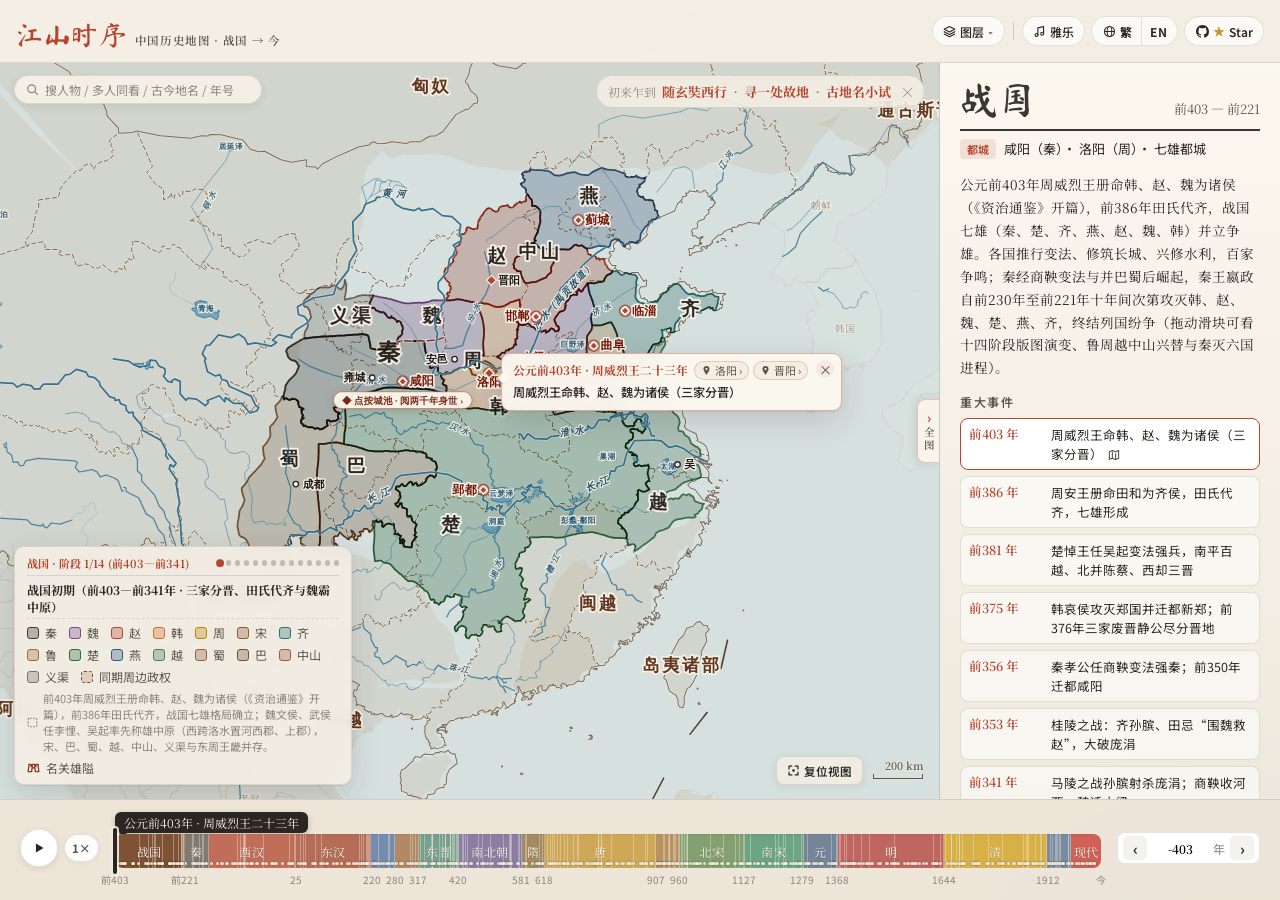
==== commit 536560e8: "merge(upstream): sync DeanChensj/jiangshan-map 7c5cfe3 (2026-11-03) into fork Upstream main was forc" ====
--- a/index.html
+++ b/index.html
@@ -154,8 +154,8 @@
           "@type": "ListItem",
           "position": 10,
           "name": "唐（618—907）· Tang",
-          "description": "都城：长安。盛唐设安西、北庭、安北、安东、安南等都护府，长安是当时世界最大的都市。755 年安史之乱后，河西、陇右与西域先后陷于吐蕃，藩镇割据，直至 907 年朱温代唐。拖动底部时间轴可查看各阶段疆域演变。",
-          "url": "https://deanchen.me/jiangshan-map/?year=700"
+          "description": "都城：长安。盛唐设安西、北庭、安北、安东、安南等都护府，长安是当时世界最大的都市。690 年武则天改唐为周（武周）定都神都洛阳，705 年神龙政变复唐。755 年安史之乱后，河西、陇右与西域先后陷于吐蕃，藩镇割据，直至 907 年朱温代唐。拖动底部时间轴可查看各阶段疆域演变。",
+          "url": "https://deanchen.me/jiangshan-map/?year=741"
         },
         {
           "@type": "ListItem",
@@ -209,7 +209,7 @@
         {
           "@type": "ListItem",
           "position": 18,
-          "name": "中华人民共和国（1949—2027）· People's Republic of China",
+          "name": "中华人民共和国（1949—）· People's Republic of China",
           "description": "都城：北京。1949 年成立。改革开放以来经济高速发展，香港、澳门回归，成为世界第二大经济体。",
           "url": "https://deanchen.me/jiangshan-map/?year=2026"
         },
@@ -224,35 +224,35 @@
           "@type": "ListItem",
           "position": 20,
           "name": "张骞凿空西域行迹 (Zhang Qian's Mission to the Western Regions) · 前138年 — 前126年（西汉建元三年至元朔三年）",
-          "description": "途经节点：长安（今陕西西安） → 陇西（今甘肃临洮） → 姑臧·河西（今甘肃武威） → 焉耆·北道（今新疆焉耆） → 大宛·贰师城（今费尔干纳盆地） → 康居（今锡尔河中游） → 大月氏·蓝氏城（今阿富汗巴尔赫） → 于阗·南道（今新疆和田） → 长安（归汉）（今陕西西安）",
+          "description": "途经节点：长安（今陕西西安） → 陇西（今甘肃临洮） → 姑臧（河西）（今甘肃武威） → 焉耆（今新疆焉耆） → 大宛贰师城（今费尔干纳盆地） → 康居（今锡尔河中游） → 大月氏蓝氏城（今阿富汗巴尔赫） → 于阗（今新疆和田） → 长安（归汉）（今陕西西安）",
           "url": "https://deanchen.me/jiangshan-map/?person=zhangqian"
         },
         {
           "@type": "ListItem",
           "position": 21,
           "name": "诸葛亮出山北伐行迹 (Zhuge Liang's Southern & Northern Campaigns) · 207年 — 234年（东汉建安十二年至蜀汉建兴十二年）",
-          "description": "途经节点：隆中（襄阳）（今湖北襄阳） → 柴桑·赤壁（今江西九江 / 湖北赤壁） → 成都（今四川成都） → 成都·武担山（今四川成都） → 永安（白帝城）（今重庆奉节） → 滇池（南中）（今云南昆明） → 汉中（沔阳）（今陕西汉中） → 祁山·天水（今甘肃礼县 / 天水） → 卤城·木门道（今甘肃礼县 / 天水秦州） → 五丈原（岐山）（今陕西宝鸡岐山）",
+          "description": "途经节点：隆中（襄阳）（今湖北襄阳） → 柴桑（今江西九江） → 赤壁（今湖北赤壁） → 成都（今四川成都） → 成都（武担山）（今四川成都） → 永安（白帝城）（今重庆奉节） → 滇池（南中）（今云南昆明） → 汉中（沔阳）（今陕西汉中） → 祁山（今甘肃礼县） → 木门道（卤城）（今甘肃天水西南） → 五丈原（岐山）（今陕西宝鸡岐山）",
           "url": "https://deanchen.me/jiangshan-map/?person=zhugeliang"
         },
         {
           "@type": "ListItem",
           "position": 22,
           "name": "玄奘西行求法行迹 (Xuanzang's Pilgrimage to the Western Regions) · 627年 — 645年（唐贞观元年至贞观十九年）",
-          "description": "途经节点：长安（今陕西西安） → 凉州（今甘肃武威） → 瓜州·玉门关（今甘肃瓜州） → 高昌王城（今新疆吐鲁番） → 屈支（龟兹）（今新疆库车） → 碎叶城（今吉尔吉斯斯坦托克马克） → 缚喝（大夏）（今阿富汗巴尔赫） → 健驮逻（今巴基斯坦白沙瓦） → 于阗（瞿萨旦那）（今新疆和田） → 长安（归唐）（今陕西西安）",
+          "description": "途经节点：长安（今陕西西安） → 凉州（今甘肃武威） → 瓜州（玉门关）（今甘肃瓜州） → 高昌王城（今新疆吐鲁番） → 屈支（龟兹）（今新疆库车） → 碎叶城（今吉尔吉斯斯坦托克马克） → 缚喝（大夏）（今阿富汗巴尔赫） → 健驮逻（今巴基斯坦白沙瓦） → 那烂陀寺（今印度比哈尔邦那烂陀） → 曲女城（今印度北方邦卡瑙季） → 于阗（瞿萨旦那）（今新疆和田） → 长安（归唐）（今陕西西安）",
           "url": "https://deanchen.me/jiangshan-map/?person=xuanzang"
         },
         {
           "@type": "ListItem",
           "position": 23,
           "name": "李白仗剑壮游行迹 (Li Bai's Grand Travels Across Tang China) · 701年 — 762年（武周长安元年至唐宝应元年）",
-          "description": "途经节点：碎叶城（今吉尔吉斯斯坦托克马克） → 绵州昌隆（青莲）（今四川江油青莲镇） → 渝州·荆门（今重庆 / 湖北宜都） → 金陵·扬州（今江苏南京 / 扬州） → 安陆·江夏（今湖北安陆 / 武汉） → 长安（今陕西西安） → 洛阳·梁宋（今河南洛阳 / 商丘开封） → 齐鲁（兖州任城）（今山东济宁） → 白帝城（夔州）（今重庆奉节） → 当涂（宣城郡）（今安徽马鞍山当涂）",
+          "description": "途经节点：碎叶城（今吉尔吉斯斯坦托克马克） → 绵州昌隆（青莲）（今四川江油青莲镇） → 渝州（今重庆） → 荆门（宜都）（今湖北宜都） → 扬州（广陵）（今江苏扬州） → 安陆（今湖北安陆） → 长安（今陕西西安） → 洛阳（今河南洛阳） → 梁宋（睢阳）（今河南商丘） → 齐鲁（兖州任城）（今山东济宁） → 白帝城（夔州）（今重庆奉节） → 当涂（宣城郡）（今安徽马鞍山·当涂）",
           "url": "https://deanchen.me/jiangshan-map/?person=libai"
         },
         {
           "@type": "ListItem",
           "position": 24,
           "name": "苏轼宦海贬谪行迹 (Su Shi's Literary Exile Across Song China) · 1056年 — 1101年（北宋嘉祐元年至建中靖国元年）",
-          "description": "途经节点：眉州（今四川眉山） → 东京开封府（今河南开封） → 凤翔府（今陕西凤翔） → 杭州（今浙江杭州） → 密州（今山东诸城） → 徐州·湖州（今江苏徐州） → 黄州（今湖北黄冈） → 惠州（今广东惠州） → 儋州（今海南儋州） → 常州（今江苏常州）",
+          "description": "途经节点：眉州（今四川眉山） → 东京开封府（今河南开封） → 凤翔府（今陕西凤翔） → 杭州（今浙江杭州） → 密州（今山东诸城） → 徐州（今江苏徐州） → 湖州（今浙江湖州） → 黄州（今湖北黄冈） → 惠州（今广东惠州） → 儋州（今海南儋州） → 常州（今江苏常州）",
           "url": "https://deanchen.me/jiangshan-map/?person=sushi"
         },
         {
@@ -273,7 +273,7 @@
           "name": "江山时序是什么网站？",
           "acceptedAnswer": {
             "@type": "Answer",
-            "text": "江山时序（Jiangshan Historical Atlas，官方网址 https://deanchen.me/jiangshan-map/）是一幅开源免费的中国历史交互地图时间轴，覆盖公元前403年（战国三家分晋）至现代共18个历史时期、166幅多阶段疆域与州郡政区快照、442条编年大事、571处城池地标，支持黄河改道水系、古今地名政区沿革（点地溯源）、20座天下名关雄隘与历史人物/古诗词时空行迹可视化。"
+            "text": "江山时序（Jiangshan Historical Atlas，官方网址 https://deanchen.me/jiangshan-map/）是一幅开源免费的中国历史交互地图时间轴，覆盖公元前403年（战国三家分晋）至现代共18个历史时期、188幅多阶段疆域与州郡政区快照、485条编年大事、694处城池地标，支持黄河改道水系、古今地名政区沿革（点地溯源）、20座天下名关雄隘与历史人物/古诗词时空行迹可视化。"
           }
         },
         {
@@ -298,22 +298,27 @@
 }
   </script>
   <link rel="icon" type="image/svg+xml" href="assets/favicon.svg" />
-  <link rel="apple-touch-icon" href="assets/favicon.svg" />
+  <link rel="apple-touch-icon" sizes="180x180" href="assets/icons/apple-touch-icon.png" />
+  <link rel="manifest" href="manifest.webmanifest" />
+  <meta name="mobile-web-app-capable" content="yes" />
+  <meta name="apple-mobile-web-app-capable" content="yes" />
+  <meta name="apple-mobile-web-app-title" content="江山时序" />
+  <meta name="apple-mobile-web-app-status-bar-style" content="default" />
   <link rel="preconnect" href="https://fonts.googleapis.com" />
   <link rel="preconnect" href="https://fonts.gstatic.com" crossorigin />
   <link href="https://fonts.googleapis.com/css2?family=Noto+Serif+SC:wght@400;600;700&family=Noto+Sans+SC:wght@400;500&display=swap" rel="stylesheet" />
   <link href="https://fonts.googleapis.com/css2?family=Ma+Shan+Zheng&text=%20%26%27CDEFHJKMNPQRSTWYabcdefghilmnoprstuvxy%E4%B8%89%E4%B8%9C%E4%B8%AD%E4%BA%94%E4%BA%BA%E4%BB%A3%E5%85%83%E5%85%AD%E5%85%B1%E5%8C%97%E5%8D%81%E5%8D%8E%E5%8D%97%E5%92%8C%E5%94%90%E5%9B%BD%E5%AE%8B%E5%B1%B1%E5%BA%8F%E6%88%98%E6%97%B6%E6%98%8E%E6%99%8B%E6%9C%9D%E6%B0%91%E6%B1%89%E6%B1%9F%E6%B8%85%E7%A7%A6%E8%A5%BF%E9%9A%8B&display=swap" rel="stylesheet" />
-  <link rel="stylesheet" href="css/style.css?v=20261021e" />
+  <link rel="stylesheet" href="css/style.css?v=899d9e33" />
   <!-- Analytics: Vercount & Cloudflare Web Analytics -->
   <script defer src="https://events.vercount.one/js"></script>
-  <script defer src="https://static.cloudflareinsights.com/beacon.min.js" data-cf-beacon='{"token": "dc645937f75341b2a7416bd1fb81b635"}'></script>
+  <script defer src="https://static.cloudflareinsights.com/beacon.min.js" data-cf-beacon='{"token": "dc645937f75341b2a7416bd1fb81b635", "spa": false}'></script>
 </head>
 <body>
   <div id="atlas-shell">
     <header id="nav-bar">
       <div class="brand-group">
         <h1 id="site-heading">
-          <span class="seal-mark" id="txt-seal">江山时序</span>
+          <a class="home-link" id="act-home" href="./" title="回到首页"><span class="seal-mark" id="txt-seal">江山时序</span></a>
           <span class="subtitle-mark" id="txt-subtitle">中国历史地图 · 战国 → 今</span>
         </h1>
       </div>
@@ -340,10 +345,15 @@
             </svg>
           </button>
         </div>
-        <button id="act-locale" class="action-btn subtle locale-switch" title="Switch language / 切换中英文">
-          <svg class="btn-svg" viewBox="0 0 16 16" width="13" height="13" aria-hidden="true"><circle cx="8" cy="8" r="6.2" fill="none" stroke="currentColor" stroke-width="1.3"/><ellipse cx="8" cy="8" rx="2.8" ry="6.2" fill="none" stroke="currentColor" stroke-width="1.2"/><line x1="2" y1="8" x2="14" y2="8" stroke="currentColor" stroke-width="1.2"/></svg>
-          <span id="lbl-locale">EN</span>
-        </button>
+        <div class="locale-pill-group" role="group" aria-label="切换语言 / Switch language">
+          <button id="act-locale-hant" class="action-btn subtle locale-switch locale-pill-left" title="切換繁體中文 / 切换简体中文">
+            <svg class="btn-svg" viewBox="0 0 16 16" width="13" height="13" aria-hidden="true"><circle cx="8" cy="8" r="6.2" fill="none" stroke="currentColor" stroke-width="1.3"/><ellipse cx="8" cy="8" rx="2.8" ry="6.2" fill="none" stroke="currentColor" stroke-width="1.2"/><line x1="2" y1="8" x2="14" y2="8" stroke="currentColor" stroke-width="1.2"/></svg>
+            <span id="lbl-locale-hant">繁</span>
+          </button>
+          <button id="act-locale" class="action-btn subtle locale-switch locale-pill-right" title="Switch language / 切换语言">
+            <span id="lbl-locale">EN</span>
+          </button>
+        </div>
         <a id="act-github-star" class="action-btn subtle github-star-btn" href="https://github.com/DeanChensj/jiangshan-map" target="_blank" rel="noopener noreferrer" title="在 GitHub 上为「江山时序」点亮 Star" aria-label="Star on GitHub">
           <svg class="btn-svg" viewBox="0 0 16 16" width="13" height="13" aria-hidden="true"><path fill="currentColor" d="M8 0C3.58 0 0 3.58 0 8c0 3.54 2.29 6.53 5.47 7.59.4.07.55-.17.55-.38 0-.19-.01-.82-.01-1.49-2.01.37-2.53-.49-2.69-.94-.09-.23-.48-.94-.82-1.13-.28-.15-.68-.52-.01-.53.63-.01 1.08.58 1.23.82.72 1.21 1.87.87 2.33.66.07-.52.28-.87.51-1.07-1.78-.2-3.64-.89-3.64-3.95 0-.87.31-1.59.82-2.15-.08-.2-.36-1.02.08-2.12 0 0 .67-.21 2.2.82.64-.18 1.32-.27 2-.27.68 0 1.36.09 2 .27 1.53-1.04 2.2-.82 2.2-.82.44 1.1.16 1.92.08 2.12.51.56.82 1.27.82 2.15 0 3.07-1.87 3.75-3.65 3.95.29.25.54.73.54 1.48 0 1.07-.01 1.93-.01 2.2 0 .21.15.46.55.38A8.013 8.013 0 0 0 16 8c0-4.42-3.58-8-8-8z"/></svg>
           <span class="star-mark" aria-hidden="true">★</span>
@@ -375,53 +385,55 @@
 
     <main id="workspace-body">
       <div id="viewport-frame">
-        <svg id="atlas-svg" class="terrain-active" xmlns="http://www.w3.org/2000/svg" role="img" aria-label="中国历史地图">
-          <defs>
-            <filter id="label-halo" x="-20%" y="-20%" width="140%" height="140%">
-              <feMorphology operator="dilate" radius="1.4" in="SourceAlpha" result="dilated" />
-              <feFlood flood-color="#f6f1e6" flood-opacity="0.92" result="bg" />
-              <feComposite in="bg" in2="dilated" operator="in" result="outline" />
-              <feMerge>
-                <feMergeNode in="outline" />
-                <feMergeNode in="SourceGraphic" />
-              </feMerge>
-            </filter>
-            <linearGradient id="terrain-fade-h" x1="0" y1="0" x2="1" y2="0">
-              <stop offset="0%" class="terrain-edge-stop" />
-              <stop offset="4.5%" class="terrain-edge-stop" stop-opacity="0" />
-              <stop offset="94.5%" class="terrain-edge-stop" stop-opacity="0" />
-              <stop offset="100%" class="terrain-edge-stop" />
-            </linearGradient>
-            <linearGradient id="terrain-fade-v" x1="0" y1="0" x2="0" y2="1">
-              <stop offset="0%" class="terrain-edge-stop" />
-              <stop offset="4.5%" class="terrain-edge-stop" stop-opacity="0" />
-              <stop offset="94.5%" class="terrain-edge-stop" stop-opacity="0" />
-              <stop offset="100%" class="terrain-edge-stop" />
-            </linearGradient>
-          </defs>
-          <rect id="ocean-bg" x="-2000" y="-2000" width="6000" height="6000" />
-          <g id="camera-rig">
-            <g id="grp-terrain">
-              <image id="terrain-relief-img" href="assets/terrain_relief.webp" x="-80" y="-40" width="1160" height="780" preserveAspectRatio="none" />
-              <!-- Match the solid ocean background without an expensive SVG mask during zoom. -->
-              <rect x="-80" y="-40" width="1160" height="780" fill="url(#terrain-fade-h)" />
-              <rect x="-80" y="-40" width="1160" height="780" fill="url(#terrain-fade-v)" />
+        <div id="svg-stage-wrap">
+          <svg id="atlas-svg" class="terrain-active" xmlns="http://www.w3.org/2000/svg" role="img" aria-label="中国历史地图">
+            <defs>
+              <filter id="label-halo" x="-20%" y="-20%" width="140%" height="140%">
+                <feMorphology operator="dilate" radius="1.4" in="SourceAlpha" result="dilated" />
+                <feFlood flood-color="#f6f1e6" flood-opacity="0.92" result="bg" />
+                <feComposite in="bg" in2="dilated" operator="in" result="outline" />
+                <feMerge>
+                  <feMergeNode in="outline" />
+                  <feMergeNode in="SourceGraphic" />
+                </feMerge>
+              </filter>
+              <linearGradient id="terrain-fade-h" x1="0" y1="0" x2="1" y2="0">
+                <stop offset="0%" class="terrain-edge-stop" />
+                <stop offset="4.5%" class="terrain-edge-stop" stop-opacity="0" />
+                <stop offset="94.5%" class="terrain-edge-stop" stop-opacity="0" />
+                <stop offset="100%" class="terrain-edge-stop" />
+              </linearGradient>
+              <linearGradient id="terrain-fade-v" x1="0" y1="0" x2="0" y2="1">
+                <stop offset="0%" class="terrain-edge-stop" />
+                <stop offset="4.5%" class="terrain-edge-stop" stop-opacity="0" />
+                <stop offset="94.5%" class="terrain-edge-stop" stop-opacity="0" />
+                <stop offset="100%" class="terrain-edge-stop" />
+              </linearGradient>
+            </defs>
+            <rect id="ocean-bg" x="-2000" y="-2000" width="6000" height="6000" />
+            <g id="camera-rig">
+              <g id="grp-terrain">
+                <image id="terrain-relief-img" href="assets/terrain_relief.webp" x="-80" y="-40" width="1160" height="780" preserveAspectRatio="none" />
+                <!-- Match the solid ocean background without an expensive SVG mask during zoom. -->
+                <rect x="-80" y="-40" width="1160" height="780" fill="url(#terrain-fade-h)" />
+                <rect x="-80" y="-40" width="1160" height="780" fill="url(#terrain-fade-v)" />
+              </g>
+              <g id="grp-neighbors"></g>
+              <g id="grp-provinces"></g>
+              <g id="grp-polities"></g>
+              <g id="grp-prefectures"></g>
+              <g id="grp-rivers"></g>
+              <g id="grp-ghost-diff"></g>
+              <g id="grp-corridors"></g>
+              <g id="grp-prov-names" class="is-hidden"></g>
+              <g id="grp-settlements"></g>
+              <g id="grp-milestones"></g>
+              <g id="grp-journey"></g>
+              <g id="grp-challenge"></g>
+              <g id="grp-genealogy"></g>
             </g>
-            <g id="grp-neighbors"></g>
-            <g id="grp-provinces"></g>
-            <g id="grp-polities"></g>
-            <g id="grp-prefectures"></g>
-            <g id="grp-rivers"></g>
-            <g id="grp-ghost-diff"></g>
-            <g id="grp-corridors"></g>
-            <g id="grp-prov-names" class="is-hidden"></g>
-            <g id="grp-settlements"></g>
-            <g id="grp-milestones"></g>
-            <g id="grp-journey"></g>
-            <g id="grp-challenge"></g>
-            <g id="grp-genealogy"></g>
-          </g>
-        </svg>
+          </svg>
+        </div>
 
         <div id="map-search-box" role="search" aria-label="快速检索历史人物、古今地名、州府、帝王年号与舆图寻址挑战">
           <div class="search-input-wrap">
@@ -429,7 +441,7 @@
               <circle cx="7" cy="7" r="4.8" fill="none" stroke="currentColor" stroke-width="1.5"/>
               <path d="M10.6 10.6L14 14" stroke="currentColor" stroke-width="1.6" stroke-linecap="round"/>
             </svg>
-            <input id="inp-map-search" type="search" autocomplete="off" placeholder="搜人物 / 古今地名 / 州府 / 年号" aria-label="搜历史人物、古今地名、州府或帝王年号" />
+            <input id="inp-map-search" type="search" autocomplete="off" placeholder="搜人物 / 双人 / 古今地名 / 年号" aria-label="搜历史人物（支持双人同框如：李白 杜甫）、古今地名、州府或帝王年号" />
           </div>
           <ul id="map-search-results" class="search-results-list is-hidden" role="listbox"></ul>
         </div>
@@ -483,6 +495,7 @@
             <div id="genealogy-lore" class="pass-lore-banner is-hidden"></div>
             <ol id="genealogy-timeline" class="genealogy-list"></ol>
           </div>
+          <div id="genealogy-foot" class="genealogy-foot is-hidden"></div>
         </div>
 
         <div id="journey-card" class="is-hidden" role="region" aria-label="多站路线控制栏"></div>
@@ -490,11 +503,14 @@
         <div id="milestone-balloon" class="is-hidden" role="dialog" aria-live="polite"></div>
 
         <div id="hover-tip" class="is-hidden" role="tooltip"></div>
+
+        <div id="start-guide" class="is-hidden" role="dialog" aria-label="初次到访指引"></div>
 
         <div id="gesture-guide">滚轮缩放 · 拖拽平移 · 点击城名或双击任意处查沿革 · ← → 逐事件跳转（Shift+← → ±10年） · 空格播放</div>
       </div>
 
       <aside id="chronicle-pane" aria-label="历史时期详情">
+        <button id="polity-backbar" class="polity-backbar is-hidden" type="button"></button>
         <div class="dynasty-banner" id="dynasty-banner-bar">
           <div class="dynasty-title-row">
             <h2 id="dynasty-title">战国</h2>
@@ -508,6 +524,8 @@
         </div>
 
         <p id="dynasty-summary" class="dynasty-desc">公元前403年周威烈王册命韩、赵、魏为诸侯（《资治通鉴》开篇），前386年田氏代齐，战国七雄（秦、楚、齐、燕、赵、魏、韩）并立争雄。各国推行变法、修筑长城、兴修水利，百家争鸣；秦经商鞅变法与并巴蜀后崛起，秦王嬴政自前230年至前221年十年间次第攻灭韩、赵、魏、楚、燕、齐，终结列国纷争（拖动滑块可看十四阶段版图演变、鲁周越中山兴替与秦灭六国进程）。</p>
+
+        <div id="polity-extra" class="polity-extra is-hidden"></div>
 
         <div class="milestone-section">
           <h3 id="txt-milestones-heading">重大事件</h3>
@@ -521,9 +539,11 @@
             <li><span class="ev-yr">前341 年</span><span>马陵之战孙膑射杀庞涓；商鞅收河西，魏迁大梁</span></li>
             <li><span class="ev-yr">前323 年</span><span>公孙衍发起“五国相王”，并促成五国合纵攻秦函谷关（前318）</span></li>
             <li><span class="ev-yr">前316 年</span><span>秦司马错灭巴、蜀；前312年丹阳之战破楚取汉中</span></li>
-            <li><span class="ev-yr">前307 年</span><span>赵武灵王推行“胡服骑射”略中山；前306年楚灭越</span></li>
+            <li><span class="ev-yr">前307 年</span><span>赵武灵王推行“胡服骑射”略中山</span></li>
+            <li><span class="ev-yr">前306 年</span><span>楚怀王发兵灭越，尽取旧吴之地，东扩至海</span></li>
             <li><span class="ev-yr">前300 年</span><span>燕将秦开大破东胡却地千里，筑北长城置燕北五郡</span></li>
             <li><span class="ev-yr">前296 年</span><span>赵惠文王彻底攻灭中山国；齐、韩、魏三国合纵攻秦，败秦军于函谷关</span></li>
+            <li><span class="ev-yr">前286 年</span><span>齐湣王灭宋，齐楚魏三分宋地（魏得商丘、楚得彭城、齐得定陶）</span></li>
             <li><span class="ev-yr">前284 年</span><span>燕昭王拜乐毅统五国联军破齐，连下七十余城</span></li>
             <li><span class="ev-yr">前279 年</span><span>即墨之战：齐将田单摆“火牛阵”大破燕军，收复七十余城</span></li>
             <li><span class="ev-yr">前278 年</span><span>秦白起拔楚都郢，屈原投江；前279年田单复齐</span></li>
@@ -551,9 +571,14 @@
     </main>
 
     <footer id="scrubber-dock" aria-label="历史年份时间轴">
-      <button id="act-autoplay" class="round-btn" type="button" title="自动播放 / 暂停（空格）" aria-label="播放" aria-pressed="false">
-        <svg class="ico-svg" viewBox="0 0 16 16" width="14" height="14" aria-hidden="true"><polygon points="4.5,2.8 13.2,8 4.5,13.2" fill="currentColor"/></svg>
-      </button>
+      <div class="playback-controls-group">
+        <button id="act-autoplay" class="round-btn" type="button" title="自动播放 / 暂停（空格）" aria-label="播放" aria-pressed="false">
+          <svg class="ico-svg" viewBox="0 0 16 16" width="14" height="14" aria-hidden="true"><polygon points="4.5,2.8 13.2,8 4.5,13.2" fill="currentColor"/></svg>
+        </button>
+        <button id="act-play-speed" class="play-speed-btn" type="button" title="播放倍速 1×（点击切换 0.5× / 1× / 2× / 4×）" aria-label="播放倍速 1×">
+          <span id="lbl-play-speed">1×</span>
+        </button>
+      </div>
 
       <div id="scrubber-rail-wrap">
         <div id="scrubber-Bubble" aria-live="polite">
@@ -581,34 +606,34 @@
         <h3>一、历代疆域与州郡政区时间轴目录（Dynasties &amp; Historical Territories）</h3>
         <ul>
           <li><a href="https://deanchen.me/jiangshan-map/?year=-403"><strong>战国历史地图（前403—前221 · Warring States）</strong></a> — 都城：咸阳（秦）· 洛阳（周）· 七雄都城。代表事件：前403年周威烈王命韩、赵、魏为诸侯（三家分晋）；前386年周安王册命田和为齐侯，田氏代齐，七雄形成；前381年楚悼王任吴起变法强兵，南平百越、北并陈蔡、西却三晋；前375年韩哀侯攻灭郑国并迁都新郑；前376年三家废晋静公尽分晋地。</li>
-          <li><a href="https://deanchen.me/jiangshan-map/?year=-214"><strong>秦历史地图（前221—前202 · Qin）</strong></a> — 都城：咸阳。代表事件：前221年秦王嬴政统一六国，称“始皇帝”；前215年蒙恬北击匈奴，收复河套，连接长城；前214年开凿灵渠通湘漓，平定岭南置桂林、象、南海三郡；前213年秦始皇采李斯议下“焚书令”，次年于咸阳坑杀方士儒生。</li>
-          <li><a href="https://deanchen.me/jiangshan-map/?year=-100"><strong>西汉历史地图（前202—25 · Western Han）</strong></a> — 都城：长安。代表事件：前202年垓下之战十面埋伏灭项羽，汉高祖刘邦称帝定都长安；前200年白登之围，汉初行和亲之策；前180年周勃、陈平诛灭诸吕迎立汉文帝，开启休养生息之政；前167年汉文帝废除肉刑、免收全国田租，与景帝轻徭薄赋共创“文景之治”。</li>
-          <li><a href="https://deanchen.me/jiangshan-map/?year=100"><strong>东汉历史地图（25—220 · Eastern Han）</strong></a> — 都城：洛阳。代表事件：25年刘秀称帝，定都洛阳；36年平公孙述，光武统一全国；43年伏波将军马援南征交趾平二征起义，立铜柱定汉界；48年匈奴分裂，南匈奴内附。</li>
+          <li><a href="https://deanchen.me/jiangshan-map/?year=-214"><strong>秦历史地图（前221—前202 · Qin）</strong></a> — 都城：咸阳。代表事件：前221年秦王嬴政统一六国称始皇帝，行郡县制，书同文、车同轨、统一度量衡；前215年蒙恬北击匈奴，收复河套，连接长城；前214年秦军开凿灵渠通湘漓，平定岭南置桂林、象、南海三郡；前213年秦始皇采李斯议下“焚书令”，次年于咸阳坑杀方士儒生。</li>
+          <li><a href="https://deanchen.me/jiangshan-map/?year=-100"><strong>西汉历史地图（前202—25 · Western Han）</strong></a> — 都城：长安。代表事件：前202年韩信等垓下十面埋伏灭项羽，汉高祖刘邦称帝定都长安；前200年汉高祖亲征匈奴困于白登，汉初遂行和亲之策；前180年周勃、陈平诛灭诸吕迎立汉文帝，开启休养生息之政；前167年汉文帝废除肉刑、免收全国田租，与景帝轻徭薄赋共创“文景之治”。</li>
+          <li><a href="https://deanchen.me/jiangshan-map/?year=100"><strong>东汉历史地图（25—220 · Eastern Han）</strong></a> — 都城：洛阳。代表事件：25年刘秀称帝，定都洛阳；36年吴汉攻克成都灭公孙述，光武帝刘秀统一全国；43年伏波将军马援南征交趾平二征起义，立铜柱定汉界；48年匈奴分裂，南匈奴内附。</li>
           <li><a href="https://deanchen.me/jiangshan-map/?year=250"><strong>三国历史地图（220—280 · Three Kingdoms）</strong></a> — 都城：洛阳 / 成都 / 建业。代表事件：220年曹丕代汉称帝，国号魏；221年刘备在成都称帝，国号汉；222年夷陵之战，陆逊火烧连营大破刘备；223年刘备病逝永安白帝城，临终托孤于丞相诸葛亮。</li>
-          <li><a href="https://deanchen.me/jiangshan-map/?year=300"><strong>西晋历史地图（280—316 · Western Jin）</strong></a> — 都城：洛阳。代表事件：280年西晋灭吴，三国归晋；290年晋武帝司马炎卒，惠帝即位，杨骏、贾南风相继专权；291年贾南风干政，西晋八王之乱爆发；301年赵王司马伦篡位，八王之乱全面升级。</li>
-          <li><a href="https://deanchen.me/jiangshan-map/?year=383"><strong>东晋十六国历史地图（317—420 · Eastern Jin &amp; Sixteen Kingdoms）</strong></a> — 都城：建康（东晋）。代表事件：317年司马睿在建康即晋王位，东晋建立；319年石勒称赵王，建立后赵；322年王敦之乱：王敦自武昌举兵攻入建康，控制东晋朝政；329年石勒灭前赵，后赵统一北方大部。</li>
-          <li><a href="https://deanchen.me/jiangshan-map/?year=500"><strong>南北朝历史地图（420—581 · Northern &amp; Southern Dynasties）</strong></a> — 都城：平城→洛阳（北朝）/ 建康（南朝）。代表事件：420年刘裕代晋建宋，南朝开始；427年北魏太武帝攻克胡夏都城统万城，431 年灭夏；431年赫连定被俘，北魏灭胡夏；宋文帝元嘉之治；436年北魏攻入龙城，北燕亡。</li>
-          <li><a href="https://deanchen.me/jiangshan-map/?year=605"><strong>隋历史地图（581—618 · Sui）</strong></a> — 都城：大兴（长安）。代表事件：581年杨坚建隋，定都大兴；587年隋文帝废西梁国，江陵并入隋境，大造战船备战伐陈；589年隋灭陈，统一全国；599年东突厥启民可汗内附，隋于河套北筑大利城。</li>
-          <li><a href="https://deanchen.me/jiangshan-map/?year=700"><strong>唐历史地图（618—907 · Tang）</strong></a> — 都城：长安。代表事件：618年李渊在长安称帝，建立唐朝；621年虎牢之战李世民擒窦建德、降王世充；李靖平萧铣；626年玄武门之变，李世民即位；627年唐太宗李世民即位，开创贞观之治。</li>
-          <li><a href="https://deanchen.me/jiangshan-map/?year=950"><strong>五代十国历史地图（907—960 · Five Dynasties &amp; Ten Kingdoms）</strong></a> — 都城：开封。代表事件：907年朱温代唐建后梁，契丹耶律阿保机称汗；909年王审知受封闽王，定都福州；王建在蜀称帝；916年耶律阿保机建契丹国，称帝建元神册；917年刘龑在番禺称帝建南汉，定都兴王府。</li>
-          <li><a href="https://deanchen.me/jiangshan-map/?year=1100"><strong>北宋历史地图（960—1127 · Northern Song）</strong></a> — 都城：东京开封府。代表事件：960年陈桥兵变，赵匡胤建宋；961年杯酒释兵权，确立重文轻武国策；963年慕容延钊假道灭虢，北宋平定荆南与湖南；965年王全斌攻入成都灭后蜀孟昶降，花蕊夫人赋诗叹亡国。</li>
-          <li><a href="https://deanchen.me/jiangshan-map/?year=1200"><strong>南宋历史地图（1127—1279 · Southern Song）</strong></a> — 都城：临安。代表事件：1127年赵构即位于南京应天府，南宋开始；1129年苗刘兵变：苗傅、刘正彦于杭州逼高宗禅位，韩世忠平叛；1130年韩世忠黄天荡阻击金兀术水军；1138年宋高宗正式定行在于临安府。</li>
-          <li><a href="https://deanchen.me/jiangshan-map/?year=1300"><strong>元历史地图（1279—1368 · Yuan）</strong></a> — 都城：大都。代表事件：1279年崖山海战灭南宋，元朝统一全国；1281年置澎湖巡检司管辖澎湖与琉球；第二次东征日本；1287年忽必烈亲征平定辽东乃颜之乱，设辽阳行省；1288年元廷设宣政院掌佛教与吐蕃事务，西藏纳入中央管辖。</li>
-          <li><a href="https://deanchen.me/jiangshan-map/?year=1450"><strong>明历史地图（1368—1644 · Ming）</strong></a> — 都城：顺天府（北京）。代表事件：1368年朱元璋于应天称帝建明；徐达北伐克大都，元廷北迁；1371年汤和、傅友德分道伐蜀，灭明夏政权平定四川；1380年胡惟庸案，废丞相；1382年傅友德、蓝玉、沐英率军平定云南元梁王与大理段氏。</li>
-          <li><a href="https://deanchen.me/jiangshan-map/?year=1800"><strong>清历史地图（1644—1912 · Qing）</strong></a> — 都城：京师（北京）。代表事件：1644年清军入关，定都北京；1645年清军破扬州、南京，弘光政权覆灭；颁剃发令，江南抗清；1661年郑成功横渡鹿耳门驱逐荷兰殖民者，收复台湾设承天府；1669年少年康熙帝于武英殿智擒专权辅臣鳌拜，正式亲政。</li>
-          <li><a href="https://deanchen.me/jiangshan-map/?year=1936"><strong>中华民国历史地图（1912—1949 · Republic of China）</strong></a> — 都城：南京。代表事件：1912年孙中山于南京宣誓就职，中华民国成立；1915年蔡锷在云南起义，发起讨袁护国战争；1916年袁世凯病逝，北洋集团分裂为皖、直、奉系，南北军阀割据；1919年巴黎和会外交失利，北京爆发五四运动。</li>
-          <li><a href="https://deanchen.me/jiangshan-map/?year=2026"><strong>中华人民共和国历史地图（1949—2027 · People&#39;s Republic of China）</strong></a> — 都城：北京。代表事件：1949年毛泽东于天安门宣告中华人民共和国成立；1951年签订《十七条协议》，西藏和平解放；1964年中国第一颗原子弹在罗布泊成功爆炸；1971年第26届联大通过第2758号决议，恢复联合国合法席位。</li>
+          <li><a href="https://deanchen.me/jiangshan-map/?year=300"><strong>西晋历史地图（280—316 · Western Jin）</strong></a> — 都城：洛阳。代表事件：280年西晋灭吴，三国归晋；颁占田制与罢州郡兵，开启“太康之治”；289年太康末门阀骄奢斗富；武帝大封诸王出镇重兵，命刘渊领并州匈奴部；291年晋武帝崩后惠帝即位，贾南风诛杨骏与辅政宗王，八王之乱爆发；299年关陇氐羌齐万年之乱引发大饥；江统著《徙戎论》警诫五胡内迁隐患。</li>
+          <li><a href="https://deanchen.me/jiangshan-map/?year=383"><strong>东晋十六国历史地图（317—420 · Eastern Jin &amp; Sixteen Kingdoms）</strong></a> — 都城：建康（东晋）。代表事件：317年司马睿在建康即晋王位建东晋；河西前凉、代北代国、辽东前燕并立；319年刘曜于长安改汉为前赵，石勒在襄国称赵王建后赵，汉赵分裂；322年王敦之乱：王敦自武昌举兵攻入建康，控制东晋朝政；328年苏峻之乱：历阳内史苏峻反，攻陷建康台城，温峤、陶侃起兵讨平。</li>
+          <li><a href="https://deanchen.me/jiangshan-map/?year=500"><strong>南北朝历史地图（420—581 · Northern &amp; Southern Dynasties）</strong></a> — 都城：平城→洛阳（北朝）/ 建康（南朝）。代表事件：420年刘裕代晋建宋，南朝开始；427年北魏取河南关中，太武帝又袭克胡夏都城统万城；431年赫连定灭西秦后被俘，北魏灭胡夏；宋文帝元嘉之治；436年北魏攻入龙城，北燕亡。</li>
+          <li><a href="https://deanchen.me/jiangshan-map/?year=605"><strong>隋历史地图（581—618 · Sui）</strong></a> — 都城：大兴（长安）。代表事件：581年杨坚建隋，定都大兴；确立三省六部制，颁《开皇律》；587年隋文帝废西梁国，江陵并入隋境，大造战船备战伐陈；589年隋灭陈，统一全国；599年东突厥启民可汗内附，隋于河套北筑大利城。</li>
+          <li><a href="https://deanchen.me/jiangshan-map/?year=741"><strong>唐历史地图（618—907 · Tang）</strong></a> — 都城：长安。代表事件：618年李渊在长安称帝，建立唐朝；621年虎牢之战李世民擒窦建德、降王世充；李靖平萧铣；626年玄武门之变，李世民即位；627年唐太宗李世民即位，开创贞观之治。</li>
+          <li><a href="https://deanchen.me/jiangshan-map/?year=950"><strong>五代十国历史地图（907—960 · Five Dynasties &amp; Ten Kingdoms）</strong></a> — 都城：开封。代表事件：907年朱温代唐建后梁；王建在成都称帝建前蜀，契丹耶律阿保机称汗；909年后梁册封王审知为闽王，定都福州保境安民；910年吴越王钱镠筑钱塘捍海石塘；徐温掌淮南政固杨吴基业；911年刘守光在幽州称大燕皇帝，晋王李存勖兴兵讨燕（913年灭桀燕）。</li>
+          <li><a href="https://deanchen.me/jiangshan-map/?year=1100"><strong>北宋历史地图（960—1127 · Northern Song）</strong></a> — 都城：东京开封府。代表事件：960年陈桥兵变，赵匡胤建宋；961年宋太祖“杯酒释兵权”定重文轻武，继设通判、转运使收地方权；963年慕容延钊假道灭虢，北宋平定荆南与湖南；965年王全斌攻入成都灭后蜀孟昶降，花蕊夫人赋诗叹亡国。</li>
+          <li><a href="https://deanchen.me/jiangshan-map/?year=1200"><strong>南宋历史地图（1127—1279 · Southern Song）</strong></a> — 都城：临安。代表事件：1127年赵构即位于南京应天府，南宋开始；1129年苗刘兵变：苗傅、刘正彦于杭州逼高宗禅位，韩世忠平叛；1130年韩世忠黄天荡阻击金兀术水军；1134年岳飞挥师北伐收复襄阳、随、郢、唐、邓、信阳六郡。</li>
+          <li><a href="https://deanchen.me/jiangshan-map/?year=1300"><strong>元历史地图（1279—1368 · Yuan）</strong></a> — 都城：大都。代表事件：1279年张弘范于崖山海战灭南宋，元朝统一全国；1281年元廷置澎湖巡检司管辖澎湖与琉球，并第二次东征日本；1287年忽必烈亲征平定辽东乃颜之乱，设辽阳行省；1288年元廷设宣政院掌佛教与吐蕃事务，西藏纳入中央管辖。</li>
+          <li><a href="https://deanchen.me/jiangshan-map/?year=1450"><strong>明历史地图（1368—1644 · Ming）</strong></a> — 都城：顺天府（北京）。代表事件：1368年朱元璋于应天称帝建明；徐达北伐克大都，元廷北迁；1369年常遇春克元上都，徐达定陕西，北元退居漠北；1371年汤和、傅友德分道伐蜀，灭明夏政权平定四川；1380年明太祖兴胡惟庸案诛权臣，罢中书省、永废丞相制。</li>
+          <li><a href="https://deanchen.me/jiangshan-map/?year=1800"><strong>清历史地图（1644—1912 · Qing）</strong></a> — 都城：京师（北京）。代表事件：1644年清军入关，定都北京；1645年清军破扬州、南京，弘光政权覆灭；颁剃发令，江南抗清；1661年郑成功横渡鹿耳门驱逐荷兰殖民者，收复台湾设承天府；1662年吴三桂于昆明杀南明永历帝，李定国病逝，南明大陆抗清终结。</li>
+          <li><a href="https://deanchen.me/jiangshan-map/?year=1936"><strong>中华民国历史地图（1912—1949 · Republic of China）</strong></a> — 都城：南京。代表事件：1912年孙中山于南京就职建中华民国；清帝溥仪退位，二千年帝制终结；1915年蔡锷在云南起义，发起讨袁护国战争；1916年袁世凯病逝，北洋集团分裂为皖、直、奉系，南北军阀割据；1919年巴黎和会外交失利，北京爆发五四运动。</li>
+          <li><a href="https://deanchen.me/jiangshan-map/?year=2026"><strong>中华人民共和国历史地图（1949— · People&#39;s Republic of China）</strong></a> — 都城：北京。代表事件：1949年毛泽东于天安门宣告中华人民共和国成立；1951年中央政府与西藏地方签订《十七条协议》，西藏和平解放；1964年中国第一颗原子弹在罗布泊成功爆炸；1971年第26届联大通过第2758号决议，中华人民共和国恢复合法席位。</li>
         </ul>
       </section>
       <section>
         <h3>二、点人溯事：历史人物生平行迹图（Person Chronicles）</h3>
         <ul>
           <li><a href="https://deanchen.me/jiangshan-map/?person=qinshihuang"><strong>秦始皇一统六国行迹（Qin Shi Huang&#39;s Unification Campaigns · 前238年 — 前221年（秦王政九年至二十六年））</strong></a> — 咸阳（今陕西咸阳） → 邺城（今河北临漳西南） → 新郑（今河南新郑） → 邯郸（今河北邯郸） → 蓟城（今北京西南） → 大梁（今河南开封） → 寿春（今安徽寿县） → 襄平（今辽宁辽阳） → 临淄（今山东淄博临淄）。</li>
-          <li><a href="https://deanchen.me/jiangshan-map/?person=zhangqian"><strong>张骞凿空西域行迹（Zhang Qian&#39;s Mission to the Western Regions · 前138年 — 前126年（西汉建元三年至元朔三年））</strong></a> — 长安（今陕西西安） → 陇西（今甘肃临洮） → 姑臧·河西（今甘肃武威） → 焉耆·北道（今新疆焉耆） → 大宛·贰师城（今费尔干纳盆地） → 康居（今锡尔河中游） → 大月氏·蓝氏城（今阿富汗巴尔赫） → 于阗·南道（今新疆和田） → 长安（归汉）（今陕西西安）。</li>
-          <li><a href="https://deanchen.me/jiangshan-map/?person=zhugeliang"><strong>诸葛亮出山北伐行迹（Zhuge Liang&#39;s Southern &amp; Northern Campaigns · 207年 — 234年（东汉建安十二年至蜀汉建兴十二年））</strong></a> — 隆中（襄阳）（今湖北襄阳） → 柴桑·赤壁（今江西九江 / 湖北赤壁） → 成都（今四川成都） → 成都·武担山（今四川成都） → 永安（白帝城）（今重庆奉节） → 滇池（南中）（今云南昆明） → 汉中（沔阳）（今陕西汉中） → 祁山·天水（今甘肃礼县 / 天水） → 卤城·木门道（今甘肃礼县 / 天水秦州） → 五丈原（岐山）（今陕西宝鸡岐山）。</li>
-          <li><a href="https://deanchen.me/jiangshan-map/?person=xuanzang"><strong>玄奘西行求法行迹（Xuanzang&#39;s Pilgrimage to the Western Regions · 627年 — 645年（唐贞观元年至贞观十九年））</strong></a> — 长安（今陕西西安） → 凉州（今甘肃武威） → 瓜州·玉门关（今甘肃瓜州） → 高昌王城（今新疆吐鲁番） → 屈支（龟兹）（今新疆库车） → 碎叶城（今吉尔吉斯斯坦托克马克） → 缚喝（大夏）（今阿富汗巴尔赫） → 健驮逻（今巴基斯坦白沙瓦） → 于阗（瞿萨旦那）（今新疆和田） → 长安（归唐）（今陕西西安）。</li>
-          <li><a href="https://deanchen.me/jiangshan-map/?person=libai"><strong>李白仗剑壮游行迹（Li Bai&#39;s Grand Travels Across Tang China · 701年 — 762年（武周长安元年至唐宝应元年））</strong></a> — 碎叶城（今吉尔吉斯斯坦托克马克） → 绵州昌隆（青莲）（今四川江油青莲镇） → 渝州·荆门（今重庆 / 湖北宜都） → 金陵·扬州（今江苏南京 / 扬州） → 安陆·江夏（今湖北安陆 / 武汉） → 长安（今陕西西安） → 洛阳·梁宋（今河南洛阳 / 商丘开封） → 齐鲁（兖州任城）（今山东济宁） → 白帝城（夔州）（今重庆奉节） → 当涂（宣城郡）（今安徽马鞍山·当涂）。</li>
-          <li><a href="https://deanchen.me/jiangshan-map/?person=sushi"><strong>苏轼宦海贬谪行迹（Su Shi&#39;s Literary Exile Across Song China · 1056年 — 1101年（北宋嘉祐元年至建中靖国元年））</strong></a> — 眉州（今四川眉山） → 东京开封府（今河南开封） → 凤翔府（今陕西凤翔） → 杭州（今浙江杭州） → 密州（今山东诸城） → 徐州·湖州（今江苏徐州） → 黄州（今湖北黄冈） → 惠州（今广东惠州） → 儋州（今海南儋州） → 常州（今江苏常州）。</li>
+          <li><a href="https://deanchen.me/jiangshan-map/?person=zhangqian"><strong>张骞凿空西域行迹（Zhang Qian&#39;s Mission to the Western Regions · 前138年 — 前126年（西汉建元三年至元朔三年））</strong></a> — 长安（今陕西西安） → 陇西（今甘肃临洮） → 姑臧（今甘肃武威） → 焉耆（今新疆焉耆） → 大宛贰师城（今费尔干纳盆地） → 康居（今锡尔河中游） → 大月氏蓝氏城（今阿富汗巴尔赫） → 于阗（今新疆和田） → 长安（今陕西西安）。</li>
+          <li><a href="https://deanchen.me/jiangshan-map/?person=zhugeliang"><strong>诸葛亮出山北伐行迹（Zhuge Liang&#39;s Southern &amp; Northern Campaigns · 207年 — 234年（东汉建安十二年至蜀汉建兴十二年））</strong></a> — 隆中（今湖北襄阳） → 柴桑（今江西九江） → 赤壁（今湖北赤壁） → 成都（今四川成都） → 成都（今四川成都） → 白帝城（今重庆奉节） → 滇池（今云南昆明） → 汉中（今陕西汉中） → 祁山（今甘肃礼县） → 木门道（今甘肃天水西南） → 五丈原（今陕西宝鸡岐山）。</li>
+          <li><a href="https://deanchen.me/jiangshan-map/?person=xuanzang"><strong>玄奘西行求法行迹（Xuanzang&#39;s Pilgrimage to the Western Regions · 627年 — 645年（唐贞观元年至贞观十九年））</strong></a> — 长安（今陕西西安） → 凉州（今甘肃武威） → 瓜州（今甘肃瓜州） → 高昌王城（今新疆吐鲁番） → 龟兹（今新疆库车） → 碎叶城（今吉尔吉斯斯坦托克马克） → 缚喝（今阿富汗巴尔赫） → 健驮逻（今巴基斯坦白沙瓦） → 那烂陀寺（今印度比哈尔邦那烂陀） → 曲女城（今印度北方邦卡瑙季） → 于阗（今新疆和田） → 长安（今陕西西安）。</li>
+          <li><a href="https://deanchen.me/jiangshan-map/?person=libai"><strong>李白仗剑壮游行迹（Li Bai&#39;s Grand Travels Across Tang China · 701年 — 762年（武周长安元年至唐宝应元年））</strong></a> — 碎叶城（今吉尔吉斯斯坦托克马克） → 绵州青莲（今四川江油青莲镇） → 渝州（今重庆） → 荆门（今湖北宜都） → 扬州（今江苏扬州） → 安陆（今湖北安陆） → 长安（今陕西西安） → 洛阳（今河南洛阳） → 睢阳（今河南商丘） → 任城（今山东济宁） → 白帝城（今重庆奉节） → 当涂（今安徽马鞍山·当涂）。</li>
+          <li><a href="https://deanchen.me/jiangshan-map/?person=sushi"><strong>苏轼宦海贬谪行迹（Su Shi&#39;s Literary Exile Across Song China · 1056年 — 1101年（北宋嘉祐元年至建中靖国元年））</strong></a> — 眉州（今四川眉山） → 东京开封府（今河南开封） → 凤翔府（今陕西凤翔） → 杭州（今浙江杭州） → 密州（今山东诸城） → 徐州（今江苏徐州） → 湖州（今浙江湖州） → 黄州（今湖北黄冈） → 惠州（今广东惠州） → 儋州（今海南儋州） → 常州（今江苏常州）。</li>
           <li><a href="https://deanchen.me/jiangshan-map/?person=wangyangming"><strong>王阳明知行悟道行迹（Wang Yangming&#39;s Unity of Knowledge &amp; Action · 1472年 — 1529年（明成化八年至嘉靖七年））</strong></a> — 余姚（今浙江宁波余姚） → 广信（今江西上饶） → 京师（今北京） → 钱塘江（今浙江杭州钱塘江口） → 龙场（今贵州贵阳修文） → 庐陵（今江西吉安） → 赣州（今江西赣州） → 南昌（今江西南昌·鄱阳湖） → 绍兴（今浙江绍兴） → 南安（今江西赣州大余）。</li>
         </ul>
       </section>
@@ -681,7 +706,7 @@
           <li><a href="https://deanchen.me/jiangshan-map/topics/ming.html"><strong>明历史地图（1368—1644）疆域政区与古今地名表（静态专题页）</strong></a></li>
           <li><a href="https://deanchen.me/jiangshan-map/topics/qing.html"><strong>清历史地图（1644—1912）疆域政区与古今地名表（静态专题页）</strong></a></li>
           <li><a href="https://deanchen.me/jiangshan-map/topics/roc.html"><strong>中华民国历史地图（1912—1949）疆域政区与古今地名表（静态专题页）</strong></a></li>
-          <li><a href="https://deanchen.me/jiangshan-map/topics/prc.html"><strong>中华人民共和国历史地图（1949—2027）疆域政区与古今地名表（静态专题页）</strong></a></li>
+          <li><a href="https://deanchen.me/jiangshan-map/topics/prc.html"><strong>中华人民共和国历史地图（1949—）疆域政区与古今地名表（静态专题页）</strong></a></li>
           <li><a href="https://deanchen.me/jiangshan-map/topics/journey-qinshihuang.html"><strong>秦始皇一统六国行迹（前238年 — 前221年 · 秦王政九年至二十六年）生平行迹与诗词路线图志（静态专题页）</strong></a></li>
           <li><a href="https://deanchen.me/jiangshan-map/topics/journey-zhangqian.html"><strong>张骞凿空西域行迹（前138年 — 前126年 · 西汉建元三年至元朔三年）生平行迹与诗词路线图志（静态专题页）</strong></a></li>
           <li><a href="https://deanchen.me/jiangshan-map/topics/journey-zhugeliang.html"><strong>诸葛亮出山北伐行迹（207年 — 234年 · 东汉建安十二年至蜀汉建兴十二年）生平行迹与诗词路线图志（静态专题页）</strong></a></li>
@@ -693,12 +718,15 @@
       </section>
     </nav>
 
-  <script src="js/china_geo_data.js?v=20261021e"></script>
-  <script src="js/atlas_boot.js?v=20261021e"></script>
-  <script src="js/map_data.js?v=20261021e"></script>
-  <script src="js/lore_data.js?v=20261021e"></script>
-  <script src="js/app.js?v=20261021e"></script>
+  <script src="js/china_geo_data.js?v=cd5b0736"></script>
+  <script src="js/atlas_boot.js?v=3a641c4f"></script>
+  <script src="js/map_data.js?v=fc9035ef"></script>
+  <script src="js/lore_data.js?v=61cbe5e8"></script>
+  <script src="js/zh_hant.js?v=e97ea63f"></script>
+  <script id="atlas-app-script" src="js/app.js?v=5830b52f" data-v-snapshots="c19fe446" data-v-i18n="d32151eb"></script>
+  <script src="js/atlas_quiz.js?v=4b375854"></script>
   <script src="scripts/sam/research_contract.js"></script>
+  <script src="js/sam/legacy_fingerprint.js"></script>
   <script src="js/sam/research_layer_core.js"></script>
   <script src="js/sam/research_layer.js"></script>
 </body>
--- a/css/style.css
+++ b/css/style.css
@@ -0,0 +1,5449 @@
+:root {
+  --bg-parchment: #f3eee4;
+  --bg-parchment-alt: #ebe4d6;
+  --water-fill: #d6e0de;
+  --province-fill: #efe8da;
+  --province-border: #c7bba6;
+  --text-main: #2b2622;
+  --text-secondary: #5d554c;
+  --text-muted: #8d847a;
+  --vermilion: #b5452f;
+  --amber-gold: #c6952b;
+  --hairline: rgba(43, 38, 34, 0.12);
+  --card-shadow: 0 10px 30px rgba(43, 38, 34, 0.14), 0 1px 2px rgba(43, 38, 34, 0.08);
+  --corner-radius: 14px;
+  --serif-stack: 'Noto Serif SC', 'Songti SC', 'SimSun', serif;
+  --sans-stack: 'Noto Sans SC', 'PingFang SC', 'Microsoft YaHei', sans-serif;
+  --calligraphy-stack: 'Ma Shan Zheng', 'STKaiti', 'KaiTi', var(--serif-stack);
+  --dynasty-accent: #3a3733;
+}
+
+* {
+  box-sizing: border-box;
+}
+
+html,
+body {
+  height: 100%;
+  margin: 0;
+}
+
+body {
+  font-family: var(--sans-stack);
+  color: var(--text-main);
+  background:
+    radial-gradient(1200px 600px at 20% -10%, rgba(255, 250, 240, 0.9), transparent 60%),
+    radial-gradient(900px 500px at 110% 110%, rgba(214, 224, 222, 0.6), transparent 60%),
+    var(--bg-parchment);
+  overflow: hidden;
+}
+
+button {
+  font: inherit;
+  cursor: pointer;
+}
+
+h1,
+h2 {
+  margin: 0;
+  font-weight: 600;
+}
+
+#atlas-shell {
+  width: 100%;
+  max-width: 100vw;
+  height: 100vh;
+  height: 100dvh;
+  display: grid;
+  grid-template-columns: minmax(0, 1fr);
+  grid-template-rows: auto minmax(0, 1fr) auto;
+  overflow: hidden;
+}
+
+/* Navigation Header */
+#nav-bar {
+  position: relative;
+  z-index: 30;
+  min-width: 0;
+  display: flex;
+  align-items: center;
+  justify-content: space-between;
+  gap: 10px;
+  padding: 8px 16px;
+  border-bottom: 1px solid var(--hairline);
+  background: rgba(243, 238, 228, 0.9);
+  backdrop-filter: blur(6px);
+}
+
+.brand-group h1 {
+  display: flex;
+  align-items: baseline;
+  gap: 8px;
+  letter-spacing: 0.02em;
+  white-space: nowrap;
+}
+
+.brand-group .home-link {
+  color: inherit;
+  text-decoration: none;
+}
+
+.brand-group .home-link:focus-visible {
+  outline: 2px solid var(--vermilion);
+  outline-offset: 2px;
+  border-radius: 4px;
+}
+
+.brand-group .seal-mark {
+  font-family: var(--calligraphy-stack);
+  font-size: 27px;
+  font-weight: 400;
+  color: var(--vermilion);
+  line-height: 1;
+}
+
+.brand-group .subtitle-mark {
+  font-family: var(--serif-stack);
+  font-size: 11.5px;
+  color: var(--text-secondary);
+  letter-spacing: 0.06em;
+}
+
+.control-strip {
+  min-width: 0;
+  display: flex;
+  align-items: center;
+  gap: 6px;
+  flex-wrap: nowrap;
+  overflow-x: auto;
+  scrollbar-width: none;
+}
+
+.control-strip::-webkit-scrollbar {
+  display: none;
+}
+
+.toolbar-divider {
+  width: 1px;
+  height: 18px;
+  background: rgba(43, 38, 34, 0.16);
+  margin: 0 2px;
+  flex-shrink: 0;
+}
+
+.layers-trigger-btn .caret-mark {
+  font-size: 10px;
+  opacity: 0.75;
+  transition: transform 0.15s ease;
+}
+
+.layers-trigger-btn.is-active {
+  background: #fff !important;
+  color: var(--vermilion) !important;
+  border-color: var(--vermilion) !important;
+  font-weight: 600;
+}
+
+.layers-trigger-btn.is-active .caret-mark {
+  transform: rotate(180deg);
+}
+
+.layers-popover {
+  position: absolute;
+  top: calc(100% + 6px);
+  right: 180px;
+  width: 288px;
+  background: rgba(251, 248, 241, 0.98);
+  border: 1px solid rgba(181, 69, 47, 0.32);
+  border-radius: 12px;
+  box-shadow: 0 12px 30px rgba(43, 38, 34, 0.18);
+  padding: 10px 12px;
+  z-index: 50;
+  backdrop-filter: blur(8px);
+}
+
+.layers-pop-section + .layers-pop-section {
+  margin-top: 8px;
+  padding-top: 8px;
+  border-top: 1px dashed var(--hairline);
+}
+
+.layers-pop-heading {
+  font-size: 11px;
+  font-weight: 700;
+  color: var(--text-muted);
+  letter-spacing: 0.08em;
+  margin-bottom: 6px;
+}
+
+.layers-pop-grid {
+  display: flex;
+  flex-wrap: wrap;
+  gap: 6px;
+}
+
+.layer-chip {
+  display: inline-flex;
+  align-items: center;
+  gap: 4.5px;
+  font-size: 12px;
+  color: var(--text-muted);
+  padding: 4.5px 9.5px;
+  border-radius: 8px;
+  background: rgba(43, 38, 34, 0.05);
+  border: 1px solid transparent;
+  user-select: none;
+  white-space: nowrap;
+  cursor: pointer;
+  transition: background 0.15s, border-color 0.15s, color 0.15s;
+}
+
+.layer-chip:hover {
+  background: rgba(43, 38, 34, 0.09);
+  color: var(--text-main);
+}
+
+.layer-chip input {
+  position: absolute;
+  opacity: 0;
+  pointer-events: none;
+  width: 0;
+  height: 0;
+}
+
+.layer-chip:has(input:checked) {
+  background: rgba(181, 69, 47, 0.11);
+  border-color: rgba(181, 69, 47, 0.32);
+  color: var(--vermilion);
+  font-weight: 600;
+}
+
+.layer-chip:has(input:checked)::before {
+  content: '✓';
+  font-size: 11px;
+  font-weight: 700;
+}
+
+.action-btn {
+  display: inline-flex;
+  align-items: center;
+  justify-content: center;
+  gap: 4px;
+  padding: 5.5px 10.5px;
+  border-radius: 999px;
+  font-size: 12px;
+  font-weight: 500;
+  white-space: nowrap;
+  flex-shrink: 0;
+  border: 1px solid transparent;
+  transition: transform 0.1s, background 0.15s, box-shadow 0.15s;
+}
+
+.btn-svg,
+.ico-svg {
+  display: inline-block;
+  vertical-align: -2px;
+  flex-shrink: 0;
+}
+
+.action-btn:active {
+  transform: translateY(1px);
+}
+
+.action-btn.subtle {
+  background: rgba(255, 255, 255, 0.65);
+  color: var(--text-main);
+  border-color: var(--hairline);
+}
+
+.action-btn.subtle:hover {
+  background: #fff;
+}
+
+.action-btn.subtle.is-active {
+  background: var(--text-main);
+  color: #fff;
+  border-color: var(--text-main);
+}
+
+.action-btn.locale-switch {
+  font-weight: 700;
+  letter-spacing: 0.04em;
+  min-width: 0;
+  text-align: center;
+}
+
+.locale-pill-group {
+  display: inline-flex;
+  align-items: center;
+  border-radius: 999px;
+  background: rgba(255, 255, 255, 0.65);
+  border: 1px solid var(--hairline);
+  overflow: hidden;
+}
+
+.locale-pill-group .locale-pill-left {
+  border: none;
+  border-radius: 999px 0 0 999px;
+  background: transparent;
+  padding-right: 8.5px;
+  gap: 4px;
+}
+
+.locale-pill-group .locale-pill-right {
+  border: none;
+  border-left: 1px solid var(--hairline);
+  border-radius: 0 999px 999px 0;
+  background: transparent;
+  padding-left: 8.5px;
+  padding-right: 10px;
+}
+
+.locale-pill-group .locale-switch:hover {
+  background: #fff;
+  color: var(--text-main);
+}
+
+.github-star-btn {
+  text-decoration: none;
+  font-weight: 600;
+  gap: 4px;
+}
+
+.github-star-btn .star-mark {
+  color: var(--amber-gold);
+  font-size: 12px;
+  line-height: 1;
+  transition: transform 0.15s ease, color 0.15s ease;
+}
+
+.github-star-btn:hover {
+  border-color: var(--vermilion);
+  color: var(--vermilion);
+}
+
+.github-star-btn:hover .star-mark {
+  color: #d9821b;
+  transform: scale(1.18);
+}
+
+.music-pill-group {
+  display: inline-flex;
+  align-items: center;
+  border-radius: 999px;
+  background: rgba(255, 255, 255, 0.65);
+  border: 1px solid var(--hairline);
+  overflow: hidden;
+}
+
+.music-pill-group .music-btn {
+  border: none;
+  border-radius: 999px 0 0 999px;
+  background: transparent;
+  padding-right: 10px;
+}
+
+.music-pill-group .music-next-btn {
+  border: none;
+  border-left: 1px solid var(--hairline);
+  border-radius: 0 999px 999px 0;
+  background: transparent;
+  padding: 7px 9px;
+  color: var(--text-secondary);
+}
+
+.music-pill-group .music-btn:hover,
+.music-pill-group .music-next-btn:hover {
+  background: #fff;
+  color: var(--text-main);
+}
+
+.music-pill-group .music-btn.is-active {
+  background: var(--text-main);
+  color: #fff;
+}
+
+.action-btn.accent {
+  background: var(--vermilion);
+  color: #fff;
+  box-shadow: 0 4px 12px rgba(181, 69, 47, 0.3);
+}
+
+.action-btn.accent:hover {
+  background: #a03b26;
+}
+
+.action-btn.sm {
+  padding: 5px 12px;
+  font-size: 12px;
+}
+
+/* Main Workspace */
+#workspace-body {
+  display: grid;
+  grid-template-columns: minmax(0, 1fr) 340px;
+  min-width: 0;
+  min-height: 0;
+}
+
+#viewport-frame {
+  position: relative;
+  min-width: 0;
+  overflow: hidden;
+  background: var(--water-fill);
+  border-right: 1px solid var(--hairline);
+}
+
+#svg-stage-wrap {
+  position: absolute;
+  inset: 0;
+  width: 100%;
+  height: 100%;
+  transform-origin: 0 0;
+  contain: layout style;
+  will-change: transform;
+}
+
+#atlas-svg {
+  /* Keep map glyphs on local fonts: resizing SVG text backed by the segmented
+     CJK web fonts is expensive in Chrome. UI/chronicle fonts stay unchanged. */
+  --serif-stack: 'Songti SC', 'SimSun', serif;
+  --sans-stack: 'PingFang SC', 'Microsoft YaHei', sans-serif;
+  --calligraphy-stack: 'STKaiti', 'KaiTi', var(--serif-stack);
+  font-family: var(--serif-stack);
+  text-rendering: geometricPrecision;
+  width: 100%;
+  height: 100%;
+  display: block;
+  overflow: visible;
+  cursor: grab;
+  user-select: none;
+  -webkit-user-select: none;
+  -webkit-touch-callout: none;
+  touch-action: none;
+  -webkit-tap-highlight-color: transparent;
+}
+
+#atlas-svg.is-panning {
+  cursor: grabbing;
+}
+
+/* Pause infinite SVG pulse animations while camera or timeline is actively moving.
+   Text strokes/halos stay intact so labels never flash during zoom or pan. */
+#atlas-svg.is-camera-moving,
+#atlas-svg.is-camera-moving *,
+#atlas-svg.is-scrubbing,
+#atlas-svg.is-scrubbing * {
+  animation: none !important;
+  transition: none !important;
+}
+
+#atlas-svg.is-camera-moving .cap-breath-ring,
+#atlas-svg.is-camera-moving .ev-ring,
+#atlas-svg.is-camera-moving .jn-pulse,
+#atlas-svg.is-scrubbing .cap-breath-ring,
+#atlas-svg.is-scrubbing .ev-ring,
+#atlas-svg.is-scrubbing .jn-pulse {
+  opacity: 0 !important;
+}
+
+#atlas-svg.is-camera-moving .prefecture-shape,
+#atlas-svg.is-camera-moving .province-shape {
+  pointer-events: none;
+}
+
+#atlas-svg.is-camera-moving .province-boundary-casing {
+  display: none;
+}
+
+/* Suspend GPU backdrop-filter sampling over 88-97% opaque parchment cards
+   during pan/zoom so D3D11 avoids multi-layer blur readbacks per frame. */
+#viewport-frame.is-camera-moving #map-key,
+#viewport-frame.is-camera-moving .search-input-wrap,
+#viewport-frame.is-camera-moving .search-results-list,
+#viewport-frame.is-camera-moving #milestone-balloon,
+#viewport-frame.is-camera-moving #genealogy-card,
+#viewport-frame.is-camera-moving #challenge-card,
+#viewport-frame.is-camera-moving #journey-card,
+#viewport-frame.is-camera-moving .canvas-reset-btn {
+  -webkit-backdrop-filter: none !important;
+  backdrop-filter: none !important;
+}
+
+#viewport-frame.is-camera-moving .scale-ruler {
+  transition: none !important;
+}
+
+#atlas-svg.is-crosshair {
+  cursor: crosshair;
+}
+
+#ocean-bg {
+  fill: var(--water-fill);
+}
+
+/* Terrain Shaded Relief & Hydrology Layer */
+#grp-terrain {
+  pointer-events: none;
+  transition: opacity 0.25s ease;
+}
+
+#grp-terrain.is-hidden {
+  opacity: 0;
+  pointer-events: none;
+}
+
+#terrain-relief-img {
+  opacity: 0.48;
+  pointer-events: none;
+}
+
+.terrain-edge-stop {
+  stop-color: var(--water-fill);
+}
+
+#grp-rivers {
+  pointer-events: none;
+}
+
+.hydro-lake {
+  fill: rgba(96, 158, 188, 0.62);
+  stroke: rgba(44, 108, 138, 0.78);
+  stroke-width: 0.65;
+  vector-effect: non-scaling-stroke;
+}
+
+.hydro-lake.rank-major {
+  fill: rgba(82, 150, 184, 0.72);
+  stroke: rgba(34, 98, 130, 0.88);
+  stroke-width: 0.8;
+}
+
+.hydro-river-casing {
+  fill: none;
+  stroke: rgba(246, 239, 225, 0.48);
+  stroke-width: 2.9;
+  stroke-linecap: round;
+  stroke-linejoin: round;
+  vector-effect: non-scaling-stroke;
+}
+
+.hydro-river {
+  fill: none;
+  stroke: rgba(68, 128, 156, 0.68);
+  stroke-linecap: round;
+  stroke-linejoin: round;
+  vector-effect: non-scaling-stroke;
+}
+
+.hydro-river.rank-trunk {
+  stroke: rgba(36, 102, 136, 0.9);
+  stroke-width: 1.75;
+}
+
+.hydro-river.rank-major {
+  stroke: rgba(48, 114, 146, 0.82);
+  stroke-width: 1.25;
+}
+
+.hydro-river.rank-med {
+  stroke: rgba(66, 128, 158, 0.68);
+  stroke-width: 0.9;
+}
+
+.hydro-river.rank-minor {
+  stroke: rgba(94, 144, 168, 0.44);
+  stroke-width: 0.58;
+}
+
+.hydro-label {
+  font-family: var(--serif-stack);
+  font-style: italic;
+  fill: rgba(20, 76, 108, 0.92);
+  text-anchor: middle;
+  dominant-baseline: central;
+  letter-spacing: 0.14em;
+  pointer-events: none;
+  paint-order: stroke fill;
+  stroke: rgba(246, 240, 228, 0.9);
+  stroke-width: 2px;
+  stroke-linejoin: round;
+  stroke-linecap: round;
+}
+
+.hydro-label.is-trunk {
+  font-size: 7.6px;
+  font-weight: 600;
+  fill: rgba(14, 68, 98, 0.95);
+}
+
+.hydro-label.is-river {
+  font-size: 6.4px;
+  font-weight: 600;
+  fill: rgba(22, 78, 110, 0.88);
+}
+
+.hydro-label.is-lake {
+  font-size: 6.2px;
+  font-style: normal;
+  font-weight: 600;
+  letter-spacing: 0.06em;
+  fill: rgba(18, 74, 106, 0.92);
+}
+
+/* Mountain ranges: faint ochre ink with wide tracking so the name reads along the ridge. */
+.hydro-label.is-range {
+  font-size: 7.2px;
+  font-style: normal;
+  font-weight: 600;
+  letter-spacing: 0.5em;
+  fill: rgba(96, 70, 40, 0.82);
+  stroke: rgba(246, 240, 228, 0.8);
+  stroke-width: 2px;
+}
+
+/* Zoom-gated boundary rivers share the river ink but stay one step quieter. */
+.hydro-label.is-detail-hydro {
+  font-size: 6.2px;
+  letter-spacing: 0.08em;
+}
+
+/* The Gobi is an area, not a line: sand-brown ink with very wide tracking and a soft halo. */
+.hydro-label.is-desert {
+  font-size: 9px;
+  font-weight: 600;
+  letter-spacing: 1.1em;
+  fill: rgba(96, 70, 36, 0.82);
+  stroke: rgba(250, 245, 234, 0.75);
+  stroke-width: 1.8px;
+}
+
+.hydro-label.is-crowded-hidden {
+  display: none;
+}
+
+/* Map SVG Layers */
+.neighbor-shape {
+  fill: #e7dfd0;
+  stroke: #c9beaa;
+  stroke-width: 0.48;
+  vector-effect: non-scaling-stroke;
+  transition: fill 0.2s;
+}
+
+#atlas-svg.terrain-active .neighbor-shape {
+  fill: rgba(231, 223, 208, 0.08);
+  stroke: rgba(164, 148, 128, 0.34);
+}
+
+.neighbor-caption {
+  font-family: var(--sans-stack);
+  font-size: 8px;
+  font-weight: 400;
+  fill: #686e73;
+  fill-opacity: 0.68;
+  text-anchor: middle;
+  dominant-baseline: central;
+  letter-spacing: 0.06em;
+  pointer-events: none;
+  paint-order: stroke fill;
+  stroke: rgba(246, 240, 228, 0.84);
+  stroke-width: 1.8px;
+  stroke-linejoin: round;
+}
+
+#atlas-svg[data-dynasty="prc"] .neighbor-caption {
+  fill: #5c5346;
+  fill-opacity: 0.9;
+  font-weight: 500;
+}
+
+.neighbor-caption.is-crowded-hidden {
+  display: none;
+}
+
+.province-shape {
+  fill: var(--province-fill);
+  stroke: none;
+  vector-effect: non-scaling-stroke;
+}
+
+#atlas-svg.terrain-active .province-shape:not(.maritime-dash) {
+  fill: none;
+  stroke: none;
+  pointer-events: fill;
+}
+
+#atlas-svg[data-dynasty="prc"] .province-shape:not(.maritime-dash) {
+  fill: rgba(158, 42, 43, 0.11);
+}
+
+#atlas-svg[data-dynasty="prc"] .province-shape:not(.maritime-dash):hover {
+  fill: rgba(158, 42, 43, 0.22);
+}
+
+#atlas-svg.terrain-active[data-dynasty="prc"] .province-shape:not(.maritime-dash) {
+  fill: rgba(158, 42, 43, 0.08);
+}
+
+#atlas-svg.terrain-active[data-dynasty="prc"] .province-shape:not(.maritime-dash):hover {
+  fill: rgba(158, 42, 43, 0.2);
+}
+
+.province-boundary-casing {
+  fill: none;
+  stroke: rgba(250, 245, 234, 0.58);
+  stroke-width: 2.1;
+  stroke-linecap: butt;
+  stroke-linejoin: bevel;
+  vector-effect: non-scaling-stroke;
+  pointer-events: none;
+}
+
+.province-boundary-interior {
+  fill: none;
+  stroke: #847766;
+  stroke-width: 0.94;
+  stroke-dasharray: 5.2 1.8;
+  stroke-linecap: butt;
+  stroke-linejoin: bevel;
+  vector-effect: non-scaling-stroke;
+  pointer-events: none;
+}
+
+.province-boundary-outer {
+  fill: none;
+  stroke: #85796a;
+  stroke-width: 0.98;
+  stroke-linecap: butt;
+  stroke-linejoin: bevel;
+  vector-effect: non-scaling-stroke;
+  pointer-events: none;
+}
+
+#atlas-svg.terrain-active .province-boundary-casing {
+  stroke: rgba(250, 245, 234, 0.54);
+  stroke-width: 2.05;
+}
+
+#atlas-svg.terrain-active .province-boundary-interior {
+  stroke: #716556;
+  stroke-width: 0.96;
+  stroke-dasharray: 5.2 1.8;
+}
+
+#atlas-svg.terrain-active .province-boundary-outer {
+  stroke: #76695b;
+  stroke-width: 1.02;
+}
+
+#atlas-svg[data-dynasty="prc"] .province-boundary-casing,
+#atlas-svg.terrain-active[data-dynasty="prc"] .province-boundary-casing {
+  stroke: rgba(250, 244, 232, 0.72);
+  stroke-width: 2.85;
+}
+
+#atlas-svg[data-dynasty="prc"] .province-boundary-interior,
+#atlas-svg.terrain-active[data-dynasty="prc"] .province-boundary-interior {
+  stroke: #732b1b;
+  stroke-width: 1.42;
+  stroke-dasharray: 7 3;
+}
+
+#atlas-svg[data-dynasty="prc"] .province-boundary-outer,
+#atlas-svg.terrain-active[data-dynasty="prc"] .province-boundary-outer {
+  stroke: #a43535;
+  stroke-width: 1.85;
+  stroke-dasharray: none;
+}
+
+.province-shape.maritime-dash {
+  fill: #5a4838;
+  stroke: rgba(74, 60, 46, 0.78);
+  stroke-width: 1.05;
+  stroke-linecap: round;
+  stroke-linejoin: round;
+  vector-effect: non-scaling-stroke;
+  pointer-events: none;
+}
+
+#atlas-svg.terrain-active .province-shape.maritime-dash {
+  fill: #4e3d2e;
+  stroke: rgba(64, 50, 38, 0.82);
+  stroke-width: 1.1;
+}
+
+#atlas-svg[data-dynasty="prc"] .province-shape.maritime-dash,
+#atlas-svg.terrain-active[data-dynasty="prc"] .province-shape.maritime-dash {
+  fill: #9e2a2b;
+  stroke: rgba(158, 42, 43, 0.94);
+  stroke-width: 1.65;
+}
+
+#grp-provinces.is-hidden .province-boundary-casing,
+#grp-provinces.is-hidden .province-boundary-interior,
+#grp-provinces.is-hidden .province-boundary-outer,
+#grp-provinces.is-hidden .province-shape.maritime-dash {
+  display: none;
+}
+
+#grp-prov-names {
+  pointer-events: none;
+}
+
+.province-caption {
+  font-family: var(--sans-stack);
+  font-size: 9.2px;
+  fill: #6e655b;
+  text-anchor: middle;
+  dominant-baseline: central;
+  paint-order: stroke fill;
+  stroke: rgba(248, 243, 232, 0.9);
+  stroke-width: 2.1px;
+  stroke-linejoin: round;
+}
+
+#grp-polities {
+  transition: opacity 0.25s;
+}
+
+#grp-polities.is-hidden,
+#grp-prefectures.is-hidden,
+#grp-settlements.is-hidden,
+#grp-corridors.is-hidden,
+#grp-milestones.is-hidden {
+  opacity: 0;
+  pointer-events: none;
+}
+
+.polity-shape {
+  fill-rule: nonzero;
+  fill-opacity: 0.38;
+  stroke-width: 1.85;
+  stroke-linejoin: round;
+  vector-effect: non-scaling-stroke;
+  transition: fill-opacity 0.2s;
+}
+
+#atlas-svg.terrain-active .polity-shape {
+  fill-opacity: 0.3;
+  mix-blend-mode: multiply;
+  stroke-width: 1.9;
+}
+
+.polity-shape.rival {
+  fill-opacity: 0.35;
+  stroke-width: 1.65;
+}
+
+#atlas-svg.terrain-active .polity-shape.rival {
+  fill-opacity: 0.28;
+  stroke-width: 1.75;
+}
+
+.polity-shape.protectorate {
+  fill-opacity: 0.24;
+  stroke-dasharray: 5 3;
+  stroke-width: 1.4;
+}
+
+#atlas-svg.terrain-active .polity-shape.protectorate {
+  fill-opacity: 0.2;
+}
+
+.polity-shape.neighbor {
+  fill: rgba(168, 122, 76, 0.14);
+  fill-opacity: 1;
+  stroke: none;
+}
+
+#atlas-svg.terrain-active .polity-shape.neighbor {
+  mix-blend-mode: normal;
+  fill: rgba(168, 122, 76, 0.11);
+  fill-opacity: 1;
+  stroke: none;
+}
+
+.polity-shape.neighbor:hover,
+#grp-polities.has-polity-focus .polity-shape.neighbor.is-focused {
+  fill: rgba(168, 122, 76, 0.28);
+  fill-opacity: 1;
+  stroke: rgba(122, 75, 42, 0.65);
+  stroke-dasharray: 4 3;
+  stroke-width: 1.1;
+}
+
+/* First-Level Macro Administrative Regions (道/州/路/行省/布政使司/省) */
+.region-shape-casing {
+  fill: none;
+  stroke: rgba(250, 244, 232, 0.68);
+  stroke-width: 3;
+  stroke-linecap: round;
+  stroke-linejoin: round;
+  vector-effect: non-scaling-stroke;
+  pointer-events: none;
+}
+
+.region-shape {
+  fill: none;
+  stroke: rgba(104, 28, 12, 0.88);
+  stroke-width: 1.45;
+  stroke-dasharray: 7 3;
+  stroke-linecap: round;
+  stroke-linejoin: round;
+  vector-effect: non-scaling-stroke;
+  pointer-events: none;
+}
+
+.region-caption {
+  font-family: var(--serif-stack);
+  font-size: 9px;
+  font-weight: 700;
+  fill: #522212;
+  fill-opacity: 0.93;
+  letter-spacing: 0.08em;
+  text-anchor: middle;
+  dominant-baseline: central;
+  pointer-events: none;
+  paint-order: stroke fill;
+  stroke: rgba(248, 243, 232, 0.92);
+  stroke-width: 2.3px;
+  stroke-linejoin: round;
+  stroke-linecap: round;
+  transition: opacity 0.16s ease;
+}
+
+.region-caption.is-qiaozhou {
+  fill: #7c2d19;
+  letter-spacing: 0.05em;
+}
+
+.region-caption.is-crowded-hidden {
+  display: none;
+}
+
+/* Secondary Prefectures (郡/州/府/路) */
+.prefecture-boundary-mesh {
+  fill: none;
+  stroke: rgba(43, 38, 34, 0.15);
+  stroke-width: 0.42;
+  stroke-dasharray: 2 1.5;
+  vector-effect: non-scaling-stroke;
+  pointer-events: none;
+}
+
+.prefecture-shape {
+  fill: none;
+  stroke: none;
+  pointer-events: fill;
+  vector-effect: non-scaling-stroke;
+}
+
+.prefecture-shape:hover,
+.prefecture-shape.is-hovered {
+  fill: rgba(181, 69, 47, 0.18);
+  stroke: var(--vermilion);
+  stroke-width: 1.1;
+  stroke-dasharray: none;
+}
+
+.prefecture-shape.is-traced {
+  fill: rgba(181, 69, 47, 0.22);
+  stroke: var(--vermilion);
+  stroke-width: 1.45;
+  stroke-dasharray: none;
+}
+
+.polity-caption {
+  font-family: var(--serif-stack);
+  font-weight: 700;
+  font-size: 19px;
+  fill: #1c1612;
+  fill-opacity: 0.92;
+  letter-spacing: 0.18em;
+  text-anchor: middle;
+  dominant-baseline: central;
+  pointer-events: none;
+  paint-order: stroke fill;
+  stroke: rgba(248, 243, 232, 0.92);
+  stroke-width: 3.1px;
+  stroke-linejoin: round;
+  stroke-linecap: round;
+}
+
+.polity-caption.rival {
+  font-size: 15px;
+}
+
+.polity-caption.protectorate {
+  font-size: 12px;
+  font-weight: 600;
+  letter-spacing: 0.1em;
+}
+
+.polity-caption.neighbor {
+  font-size: 14px;
+  font-weight: 700;
+  fill: #5a2d18;
+  fill-opacity: 0.95;
+  letter-spacing: 0.14em;
+  stroke: rgba(248, 243, 232, 0.94);
+  stroke-width: 2.8px;
+}
+
+/* Historical Corridors (Walls / Canals / Silk Road) */
+#grp-corridors {
+  pointer-events: stroke;
+  transition: opacity 0.25s;
+}
+
+.corridor-line {
+  fill: none;
+  vector-effect: non-scaling-stroke;
+  stroke-linecap: round;
+  stroke-linejoin: round;
+  cursor: pointer;
+}
+
+.corridor-line.wall {
+  stroke: #5a3826;
+  stroke-width: 2.4;
+  stroke-dasharray: 5 2.5;
+}
+
+.corridor-line.canal {
+  stroke: #1f6f8b;
+  stroke-width: 2.2;
+  stroke-dasharray: 7 3;
+}
+
+.corridor-line.silk,
+.corridor-line.road {
+  stroke: #9c6317;
+  stroke-width: 1.7;
+  stroke-dasharray: 2.5 3.5;
+}
+
+.corridor-line.sea {
+  stroke: #2c5d8f;
+  stroke-width: 1.7;
+  stroke-dasharray: 2 4;
+}
+
+.corridor-line:hover {
+  stroke-width: 3.4;
+}
+
+.corridor-caption {
+  font-family: var(--serif-stack);
+  font-size: 8.8px;
+  font-weight: 700;
+  fill: #4a341c;
+  text-anchor: middle;
+  pointer-events: none;
+  paint-order: stroke fill;
+  stroke: rgba(248, 243, 232, 0.92);
+  stroke-width: 2.2px;
+  stroke-linejoin: round;
+  stroke-linecap: round;
+}
+
+.corridor-caption.canal {
+  fill: #12485c;
+}
+
+.corridor-caption.sea {
+  fill: #1d4266;
+}
+
+.corridor-caption.is-crowded-hidden {
+  display: none;
+}
+
+/* Milestones / Events on Map */
+#grp-milestones {
+  transition: opacity 0.25s;
+}
+
+.milestone-pin {
+  cursor: pointer;
+}
+
+.milestone-pin .ev-hit {
+  fill: transparent;
+  stroke: none;
+  pointer-events: all;
+}
+
+.milestone-pin .ev-ring {
+  fill: var(--vermilion);
+  fill-opacity: 0;
+  stroke: var(--vermilion);
+  stroke-opacity: 0;
+  vector-effect: non-scaling-stroke;
+  pointer-events: none;
+}
+
+.milestone-pin .ev-core {
+  fill: #fff6e8;
+  stroke: var(--vermilion);
+  stroke-width: 1.15;
+  vector-effect: non-scaling-stroke;
+  transition: fill 0.2s, opacity 0.2s, transform 0.2s;
+}
+
+.milestone-pin.is-future,
+.milestone-pin.is-past-occluded:not(.is-active),
+.milestone-pin.is-secondary-pin:not(.is-current):not(.is-active) {
+  display: none;
+  pointer-events: none;
+}
+
+.milestone-pin.is-past .ev-core {
+  opacity: 0.72;
+  transform: scale(0.82);
+}
+
+.milestone-pin.is-current .ev-core,
+.milestone-pin.is-active .ev-core {
+  fill: var(--vermilion);
+  stroke: #fff6e8;
+  opacity: 1;
+  transform: scale(1);
+}
+
+@media (hover: hover) {
+  .milestone-pin:hover .ev-core {
+    fill: var(--vermilion);
+    stroke: #fff6e8;
+    opacity: 1;
+    transform: scale(1);
+  }
+}
+
+.milestone-pin.is-anchor-pin.is-current .ev-core {
+  stroke-width: 1.45;
+}
+
+.milestone-pin.is-current .ev-ring {
+  fill-opacity: 0.25;
+  stroke-opacity: 0.7;
+  opacity: 0;
+  animation: milestonePulse 1.8s ease-out infinite;
+}
+
+@keyframes milestonePulse {
+  0% {
+    transform: scale(0.56);
+    opacity: 1;
+  }
+  100% {
+    transform: scale(2);
+    opacity: 0;
+  }
+}
+
+#milestone-balloon {
+  position: absolute;
+  z-index: 6;
+  box-sizing: border-box;
+  width: max-content;
+  max-width: min(348px, calc(100vw - 24px));
+  background: rgba(252, 248, 240, 0.95);
+  backdrop-filter: blur(5px);
+  border: 1px solid rgba(181, 69, 47, 0.42);
+  border-radius: 9px;
+  padding: 7px 11px 8px;
+  box-shadow: var(--card-shadow);
+  font-size: 12.2px;
+  line-height: 1.42;
+  pointer-events: auto;
+  transition: opacity 0.16s ease;
+}
+
+#milestone-balloon::before {
+  content: '';
+  position: absolute;
+  width: 8px;
+  height: 8px;
+  background: rgba(252, 248, 240, 0.96);
+  border: 0 solid rgba(181, 69, 47, 0.45);
+  pointer-events: none;
+}
+
+#milestone-balloon[data-caret="left"]::before {
+  left: -4.5px;
+  top: var(--caret-y, 24px);
+  transform: translateY(-50%) rotate(45deg);
+  border-left-width: 1px;
+  border-bottom-width: 1px;
+}
+
+#milestone-balloon[data-caret="right"]::before {
+  right: -4.5px;
+  top: var(--caret-y, 24px);
+  transform: translateY(-50%) rotate(45deg);
+  border-right-width: 1px;
+  border-top-width: 1px;
+}
+
+#milestone-balloon[data-caret="bottom"]::before {
+  bottom: -4.5px;
+  left: var(--caret-x, 50%);
+  transform: translateX(-50%) rotate(45deg);
+  border-right-width: 1px;
+  border-bottom-width: 1px;
+}
+
+#milestone-balloon[data-caret="top"]::before {
+  top: -4.5px;
+  left: var(--caret-x, 50%);
+  transform: translateX(-50%) rotate(45deg);
+  border-left-width: 1px;
+  border-top-width: 1px;
+}
+
+#milestone-balloon.is-offscreen {
+  opacity: 0;
+  pointer-events: none;
+}
+
+#milestone-balloon .ep-head {
+  display: flex;
+  align-items: center;
+  gap: 4px 6px;
+  flex-wrap: wrap;
+  padding-right: 22px;
+}
+
+#milestone-balloon .ep-year {
+  font-family: var(--serif-stack);
+  font-weight: 700;
+  color: var(--vermilion);
+  font-size: 11.8px;
+}
+
+#milestone-balloon .ep-place {
+  display: inline-flex;
+  align-items: center;
+  gap: 3px;
+  color: var(--text-secondary);
+  font-size: 10.8px;
+  padding: 1px 6px;
+  border-radius: 999px;
+  border: 1px solid rgba(181, 69, 47, 0.24);
+  background: rgba(181, 69, 47, 0.06);
+  font-family: var(--sans-stack);
+  cursor: pointer;
+  max-width: 100%;
+  transition: background 0.14s, color 0.14s, border-color 0.14s;
+}
+
+#milestone-balloon .ep-places {
+  display: inline-flex;
+  align-items: center;
+  gap: 4px;
+  flex-wrap: wrap;
+}
+
+#milestone-balloon .ep-place:active {
+  transform: scale(0.97);
+}
+
+@media (hover: hover) {
+  #milestone-balloon .ep-place:hover {
+    background: rgba(181, 69, 47, 0.16);
+    color: var(--vermilion);
+    border-color: rgba(181, 69, 47, 0.45);
+  }
+}
+
+#milestone-balloon .ep-relic-seal {
+  display: inline-flex;
+  align-items: center;
+  gap: 4px;
+  padding: 1px 6px 1px 3px;
+  border-radius: 4px;
+  border: 1px solid rgba(180, 40, 30, 0.42);
+  background: rgba(180, 40, 30, 0.08);
+  color: #9e2218;
+  font-family: var(--serif-stack);
+  font-size: 10.8px;
+  font-weight: 700;
+  cursor: pointer;
+  transition: background 0.14s, border-color 0.14s, transform 0.12s;
+}
+
+#milestone-balloon .ep-relic-seal:hover {
+  background: rgba(180, 40, 30, 0.16);
+  border-color: #b4281e;
+}
+
+#milestone-balloon .ep-relic-seal .seal-stamp {
+  display: inline-flex;
+  align-items: center;
+  justify-content: center;
+  width: 14px;
+  height: 14px;
+  border-radius: 2px;
+  background: #b4281e;
+  color: #fffaf0;
+  font-family: var(--serif-stack);
+  font-size: 9.5px;
+  font-weight: 700;
+  line-height: 1;
+  box-shadow: inset 0 0 0 1px rgba(255, 248, 236, 0.55);
+}
+
+#milestone-balloon .ep-close {
+  position: absolute;
+  top: 6px;
+  right: 7px;
+  width: 18px;
+  height: 18px;
+  padding: 0;
+  border: none;
+  border-radius: 50%;
+  background: rgba(181, 69, 47, 0.08);
+  color: var(--text-secondary);
+  font-family: var(--sans-stack);
+  font-size: 13px;
+  line-height: 1;
+  display: inline-flex;
+  align-items: center;
+  justify-content: center;
+  cursor: pointer;
+  transition: background 0.14s, color 0.14s;
+}
+
+#milestone-balloon .ep-close:hover {
+  background: var(--vermilion);
+  color: #fffaf2;
+}
+
+#milestone-balloon .ep-text {
+  color: var(--text-main);
+  margin-top: 4px;
+  font-weight: 500;
+  overflow-wrap: break-word;
+}
+
+/* Trace Place / Genealogy Card */
+#genealogy-card {
+  position: absolute;
+  top: 14px;
+  right: 14px;
+  width: 336px;
+  max-height: calc(100% - 64px);
+  display: flex;
+  flex-direction: column;
+  background: rgba(250, 246, 237, 0.96);
+  border: 1px solid var(--hairline);
+  border-radius: var(--corner-radius);
+  box-shadow: var(--card-shadow);
+  padding: 12px 14px;
+  z-index: 7;
+  backdrop-filter: blur(8px);
+}
+
+.genealogy-header {
+  display: flex;
+  justify-content: space-between;
+  align-items: flex-start;
+  gap: 8px;
+}
+
+.genealogy-heading-group {
+  min-width: 0;
+  flex: 1;
+}
+
+.genealogy-header-actions {
+  display: inline-flex;
+  align-items: center;
+  gap: 4px;
+  flex-shrink: 0;
+}
+
+.gen-expand-btn {
+  display: none;
+}
+
+.genealogy-body {
+  position: relative;
+  display: flex;
+  flex-direction: column;
+  flex: 1;
+  min-height: 0;
+  overflow-y: auto;
+  -webkit-overflow-scrolling: touch;
+  overscroll-behavior: contain;
+  touch-action: pan-y;
+}
+
+.genealogy-body .genealogy-list {
+  overflow-y: visible;
+  flex: none;
+}
+
+.genealogy-tag {
+  font-size: 11px;
+  color: var(--vermilion);
+  font-weight: 600;
+  letter-spacing: 0.08em;
+}
+
+.genealogy-title {
+  font-family: var(--serif-stack);
+  font-size: 18px;
+  font-weight: 700;
+  margin-top: 2px;
+}
+
+.genealogy-sub {
+  font-size: 11.2px;
+  color: var(--text-muted);
+  margin: 4px 0 8px;
+  padding-bottom: 7px;
+  border-bottom: 1px dashed var(--hairline);
+  display: flex;
+  align-items: center;
+  justify-content: space-between;
+  gap: 6px;
+  flex-wrap: wrap;
+}
+
+.gen-filter-pill {
+  border: 1px solid rgba(181, 69, 47, 0.28);
+  background: rgba(181, 69, 47, 0.08);
+  color: var(--vermilion);
+  border-radius: 999px;
+  padding: 1.5px 8px;
+  font-size: 10.8px;
+  font-family: var(--serif-stack);
+  font-weight: 700;
+  cursor: pointer;
+  white-space: nowrap;
+  transition: background 0.14s, color 0.14s, border-color 0.14s;
+}
+
+.gen-filter-pill:hover {
+  background: rgba(181, 69, 47, 0.16);
+  border-color: rgba(181, 69, 47, 0.45);
+}
+
+.gen-filter-pill.is-active {
+  background: var(--vermilion);
+  color: #fffdf8;
+  border-color: var(--vermilion);
+}
+
+.genealogy-list {
+  list-style: none;
+  margin: 0;
+  padding: 0;
+  overflow-y: auto;
+  display: flex;
+  flex-direction: column;
+  gap: 5px;
+}
+
+.genealogy-list li {
+  display: grid;
+  grid-template-columns: 58px 1fr;
+  gap: 8px;
+  padding: 5px 7px;
+  border-radius: 7px;
+  font-size: 12px;
+  line-height: 1.35;
+  cursor: pointer;
+  transition: background 0.12s;
+}
+
+.genealogy-list li:hover {
+  background: rgba(181, 69, 47, 0.09);
+}
+
+.genealogy-list .t-era {
+  font-family: var(--serif-stack);
+  font-weight: 700;
+  color: var(--text-secondary);
+}
+
+.genealogy-list .t-val {
+  color: var(--text-main);
+  min-width: 0;
+}
+
+.genealogy-list .t-sub {
+  color: var(--text-muted);
+  font-size: 11px;
+  display: block;
+}
+
+.t-cap-badge {
+  display: inline-block;
+  font-size: 10px;
+  font-weight: 700;
+  color: var(--vermilion);
+  background: rgba(181, 69, 47, 0.11);
+  border: 1px solid rgba(181, 69, 47, 0.25);
+  padding: 0 5px;
+  border-radius: 4px;
+  margin-left: 5px;
+  vertical-align: 1px;
+}
+
+/* Strategic Mountain & River Passes (名关雄隘 · 天下锁钥, controlled by 关河丝路 layer & zoom) */
+.settlement-node.is-pass {
+  display: none;
+  opacity: 0;
+  pointer-events: none;
+  transition: opacity 0.22s ease;
+}
+
+#atlas-svg.is-zoomed-passes .settlement-node.is-pass,
+.settlement-node.is-pass.is-pass-trace {
+  display: block;
+  opacity: 0.94;
+  pointer-events: auto;
+}
+
+#grp-settlements.is-hidden {
+  display: inline !important;
+}
+
+#grp-settlements.is-hidden .settlement-node:not(.is-pass),
+#atlas-svg.is-corridors-hidden .settlement-node.is-pass,
+#viewport-frame.has-active-challenge .settlement-node.is-pass {
+  display: none !important;
+}
+
+.settlement-node.is-pass .pass-gate-icon {
+  fill: #fdf6ea;
+  stroke: #8c3b22;
+  stroke-width: 0.95;
+  stroke-linejoin: round;
+  transition: fill 0.15s ease, stroke 0.15s ease, transform 0.15s ease;
+}
+
+.settlement-node.is-pass:hover .pass-gate-icon,
+.settlement-node.is-pass.is-pass-highlighted .pass-gate-icon {
+  fill: #b5452f;
+  stroke: #fff9f0;
+  transform: scale(1.12);
+}
+
+.settlement-node.is-pass .name.pass-name {
+  font-family: var(--serif-stack);
+  font-size: 7.4px;
+  font-weight: 700;
+  fill: #6e2b17;
+  letter-spacing: 0.04em;
+}
+
+.settlement-node.is-pass.is-label-crowded .name.pass-name {
+  display: none;
+}
+
+#genealogy-lore,
+.genealogy-list li.pass-lore-banner {
+  display: flex;
+  flex-direction: column;
+  gap: 3px;
+  padding: 6px 9px;
+  margin-bottom: 6px;
+  border-radius: 7px;
+  background: linear-gradient(135deg, rgba(181, 69, 47, 0.11), rgba(156, 99, 23, 0.08));
+  border: 1px solid rgba(181, 69, 47, 0.3);
+  cursor: default;
+  flex-shrink: 0;
+}
+
+#genealogy-lore.is-hidden {
+  display: none;
+}
+
+#genealogy-lore:hover,
+.genealogy-list li.pass-lore-banner:hover {
+  background: linear-gradient(135deg, rgba(181, 69, 47, 0.13), rgba(156, 99, 23, 0.1));
+}
+
+.pass-lore-head {
+  display: flex;
+  align-items: center;
+  gap: 6px;
+  flex-wrap: wrap;
+}
+
+.pass-lore-badge {
+  font-family: var(--serif-stack);
+  font-size: 10.5px;
+  font-weight: 700;
+  color: #fffaf2;
+  background: #9e3a22;
+  padding: 1px 6px;
+  border-radius: 4px;
+  letter-spacing: 0.05em;
+}
+
+.pass-lore-range {
+  font-family: var(--serif-stack);
+  font-size: 11.2px;
+  font-weight: 700;
+  color: #6e2b17;
+}
+
+.pass-lore-desc {
+  font-size: 11.5px;
+  line-height: 1.45;
+  color: var(--text-main);
+}
+
+.t-events {
+  margin-top: 5px;
+  padding: 3px 0 2px 8px;
+  border-left: 2px solid rgba(181, 69, 47, 0.34);
+  display: flex;
+  flex-direction: column;
+  gap: 3.5px;
+}
+
+.t-ev-row {
+  font-size: 11.2px;
+  line-height: 1.36;
+  color: var(--text-main);
+  display: flex;
+  align-items: baseline;
+  gap: 5px;
+  flex-wrap: wrap;
+  padding: 2px 4px;
+  margin-left: -4px;
+  border-radius: 5px;
+  transition: background 0.12s;
+}
+
+.t-ev-row:hover {
+  background: rgba(181, 69, 47, 0.12);
+}
+
+.t-ev-yr {
+  font-weight: 700;
+  color: var(--vermilion);
+  font-size: 10.8px;
+  flex-shrink: 0;
+}
+
+.t-ev-txt {
+  flex: 1;
+  min-width: 110px;
+}
+
+.trace-pin {
+  fill: none;
+  stroke: var(--vermilion);
+  stroke-width: 2;
+}
+
+.trace-dot {
+  fill: var(--vermilion);
+  stroke: #fff;
+  stroke-width: 1.4;
+}
+
+.trace-pin-label {
+  font-family: var(--serif-stack);
+  font-size: 10.5px;
+  font-weight: 700;
+  fill: #72190b;
+  paint-order: stroke fill;
+  stroke: rgba(251, 246, 236, 0.96);
+  stroke-width: 3px;
+  stroke-linejoin: round;
+  stroke-linecap: round;
+  pointer-events: none;
+}
+
+/* Settlements / Ancient Cities (Refined compact cartographic typography) */
+.settlement-node {
+  cursor: pointer;
+}
+
+.settlement-node.is-tier2 {
+  display: none;
+}
+
+#atlas-svg.is-zoomed-cities .settlement-node.is-tier2,
+.settlement-node.is-tier2.is-trace-city {
+  display: block;
+}
+
+.settlement-node .dot {
+  fill: #fffdf8;
+  stroke: #2b2622;
+  stroke-width: 1.1;
+  transition: transform 0.15s;
+}
+
+.settlement-node.is-tier2 .dot {
+  fill: #f6efe2;
+  stroke: #4e453d;
+  stroke-width: 0.95;
+}
+
+.settlement-node.is-capital .dot {
+  fill: var(--vermilion);
+  stroke: #fffdf8;
+  stroke-width: 1.1;
+}
+
+.settlement-node .cap-ring {
+  fill: none;
+  stroke: var(--vermilion);
+  stroke-width: 1.05;
+}
+
+.settlement-node .name {
+  font-family: var(--serif-stack);
+  font-size: 8.8px;
+  font-weight: 700;
+  fill: #1c1713;
+  paint-order: stroke fill;
+  stroke: rgba(249, 244, 234, 0.94);
+  stroke-width: 2.2px;
+  stroke-linejoin: round;
+  stroke-linecap: round;
+  pointer-events: bounding-box;
+}
+
+.settlement-node.is-tier2 .name {
+  font-size: 8px;
+  font-weight: 600;
+  fill: #2c251f;
+  stroke-width: 2px;
+}
+
+.settlement-node.is-capital .name {
+  font-size: 9.8px;
+  font-weight: 700;
+  fill: #72190b;
+  stroke: rgba(251, 246, 236, 0.96);
+  stroke-width: 2.5px;
+}
+
+.settlement-node:hover .name {
+  fill: var(--vermilion);
+}
+
+.settlement-node.is-label-crowded text {
+  display: none;
+}
+
+.settlement-node.is-label-crowded:hover text {
+  display: block;
+}
+
+/* Map Legend */
+#map-key {
+  position: absolute;
+  left: 14px;
+  bottom: 14px;
+  background: rgba(243, 238, 228, 0.92);
+  border: 1px solid var(--hairline);
+  border-radius: 10px;
+  padding: 8px 12px;
+  display: flex;
+  flex-direction: column;
+  gap: 5px;
+  font-size: 12px;
+  box-shadow: var(--card-shadow);
+  backdrop-filter: blur(6px);
+  max-width: 338px;
+}
+
+.key-phase-bar {
+  display: flex;
+  align-items: center;
+  justify-content: space-between;
+  flex-wrap: wrap;
+  gap: 3px 6px;
+  padding-bottom: 4px;
+  border-bottom: 1px solid var(--hairline);
+}
+
+.key-phase-badge {
+  font-family: var(--serif-stack);
+  font-size: 11px;
+  font-weight: 700;
+  color: var(--vermilion);
+  white-space: nowrap;
+}
+
+.key-phase-dots {
+  display: inline-flex;
+  align-items: center;
+  gap: 3.5px;
+  flex-wrap: nowrap;
+}
+
+.phase-dot {
+  width: 5.5px;
+  height: 5.5px;
+  flex-shrink: 0;
+  padding: 0;
+  border-radius: 50%;
+  border: none;
+  background: rgba(43, 38, 34, 0.24);
+  cursor: pointer;
+  transition: transform 0.12s, background 0.12s;
+}
+
+.phase-dot:hover {
+  background: rgba(181, 69, 47, 0.65);
+  transform: scale(1.25);
+}
+
+.phase-dot.is-active {
+  background: var(--vermilion);
+  transform: scale(1.3);
+}
+
+.key-heading {
+  font-family: var(--serif-stack);
+  font-weight: 700;
+  font-size: 12px;
+  color: var(--text-main);
+  padding-bottom: 3px;
+  border-bottom: 1px dashed var(--hairline);
+}
+
+.key-grid {
+  display: flex;
+  flex-wrap: wrap;
+  gap: 5px 12px;
+}
+
+.key-entry {
+  display: inline-flex;
+  align-items: center;
+  gap: 6px;
+  color: var(--text-secondary);
+}
+
+.key-note {
+  display: flex;
+  align-items: center;
+  gap: 5px;
+  font-size: 11px;
+  color: var(--text-muted);
+}
+
+.swatch {
+  width: 12px;
+  height: 12px;
+  border-radius: 3px;
+  border: 1.5px solid currentColor;
+  display: inline-block;
+}
+
+/* Floating Quick Search Box */
+#map-search-box {
+  position: absolute;
+  left: 14px;
+  top: 12px;
+  width: 248px;
+  z-index: 9;
+  transition: width 0.18s ease;
+}
+
+#map-search-box:focus-within,
+#map-search-box:has(#map-search-results:not(.is-hidden)) {
+  width: min(378px, calc(100% - 28px));
+}
+
+.search-input-wrap {
+  display: flex;
+  align-items: center;
+  gap: 6px;
+  background: rgba(247, 242, 232, 0.9);
+  border: 1px solid var(--hairline);
+  border-radius: 999px;
+  padding: 4px 11px;
+  box-shadow: 0 3px 10px rgba(43, 38, 34, 0.08);
+  backdrop-filter: blur(6px);
+  transition: border-color 0.15s, background 0.15s, box-shadow 0.15s;
+}
+
+#map-search-box:focus-within .search-input-wrap {
+  background: rgba(252, 249, 242, 0.98);
+  border-color: var(--vermilion);
+  box-shadow: 0 6px 18px rgba(43, 38, 34, 0.14);
+}
+
+.search-ico {
+  color: var(--text-muted);
+  flex-shrink: 0;
+}
+
+#inp-map-search {
+  border: none;
+  background: transparent;
+  outline: none;
+  width: 100%;
+  font-family: var(--sans-stack);
+  font-size: 12px;
+  color: var(--text-main);
+  padding: 1px 0;
+}
+
+#inp-map-search::placeholder {
+  color: var(--text-muted);
+}
+
+.search-results-list {
+  list-style: none;
+  margin: 5px 0 0;
+  padding: 5px;
+  background: rgba(250, 246, 237, 0.97);
+  border: 1px solid var(--hairline);
+  border-radius: 10px;
+  box-shadow: var(--card-shadow);
+  backdrop-filter: blur(8px);
+  max-height: min(74vh, 420px);
+  overflow-y: auto;
+  display: flex;
+  flex-direction: column;
+  gap: 2px;
+}
+
+.search-results-list li {
+  display: flex;
+  align-items: center;
+  justify-content: space-between;
+  gap: 8px;
+  padding: 6px 9px;
+  border-radius: 7px;
+  cursor: pointer;
+  font-size: 12px;
+  line-height: 1.35;
+  transition: background 0.1s;
+}
+
+.search-results-list li.is-group-start {
+  border-top: 1px dashed var(--hairline);
+  margin-top: 2px;
+  padding-top: 7px;
+  border-top-left-radius: 0;
+  border-top-right-radius: 0;
+}
+
+.search-results-list li:hover,
+.search-results-list li.is-active {
+  background: rgba(181, 69, 47, 0.11);
+}
+
+.search-results-list li > div {
+  min-width: 0;
+  flex: 1 1 auto;
+  overflow: hidden;
+  text-overflow: ellipsis;
+  white-space: nowrap;
+}
+
+.sr-main {
+  font-family: var(--serif-stack);
+  font-weight: 700;
+  color: var(--text-main);
+}
+
+.sr-sub {
+  font-family: var(--sans-stack);
+  font-weight: 400;
+  font-size: 11px;
+  color: var(--text-muted);
+  margin-left: 5px;
+}
+
+.sr-tag {
+  font-size: 10.5px;
+  font-weight: 600;
+  padding: 1px 6px;
+  border-radius: 999px;
+  background: rgba(181, 69, 47, 0.11);
+  color: var(--vermilion);
+  white-space: nowrap;
+  flex-shrink: 0;
+}
+
+.sr-tag[data-bucket='regime'] {
+  background: rgba(181, 69, 47, 0.13);
+  color: #a63a25;
+}
+
+.sr-tag[data-bucket='person_era'] {
+  background: rgba(140, 90, 43, 0.13);
+  color: #7c4d1e;
+}
+
+.sr-tag[data-bucket='geo'] {
+  background: rgba(58, 95, 111, 0.12);
+  color: #2f5464;
+}
+
+.sr-tag[data-bucket='event'] {
+  background: rgba(93, 85, 76, 0.12);
+  color: #544c43;
+}
+
+.sr-eg-pill {
+  display: inline-block;
+  font-family: var(--sans-stack);
+  font-size: 10px;
+  font-weight: 600;
+  line-height: 1.3;
+  padding: 1px 5px;
+  margin-right: 6px;
+  border-radius: 4px;
+  color: #7c4d1e;
+  background: rgba(140, 90, 43, 0.12);
+  border: 1px solid rgba(140, 90, 43, 0.22);
+  vertical-align: 1px;
+}
+
+.sr-right-meta {
+  display: inline-flex;
+  align-items: center;
+  gap: 4px;
+  flex-shrink: 0;
+}
+
+.sr-cycle-btn {
+  display: inline-flex;
+  align-items: center;
+  justify-content: center;
+  width: 20px;
+  height: 20px;
+  padding: 0;
+  border: 1px solid var(--hairline);
+  border-radius: 50%;
+  background: rgba(255, 252, 246, 0.78);
+  color: var(--text-muted);
+  font-size: 11.5px;
+  line-height: 1;
+  cursor: pointer;
+  transition: color 0.14s, border-color 0.14s, background 0.14s, transform 0.2s;
+}
+
+.sr-cycle-btn:hover {
+  color: var(--vermilion);
+  border-color: rgba(181, 69, 47, 0.45);
+  background: rgba(255, 252, 246, 0.98);
+  transform: rotate(75deg);
+}
+
+.search-results-list li.sr-search-guide {
+  margin-top: 2px;
+  padding: 5px 8px 3px;
+  border-top: 1px dashed var(--hairline);
+  border-radius: 0;
+  cursor: default;
+  gap: 8px;
+}
+
+.search-results-list li.sr-search-guide:hover,
+.search-results-list li.sr-search-guide.is-active {
+  background: transparent;
+}
+
+.sr-guide-chips {
+  display: flex;
+  align-items: center;
+  flex-wrap: nowrap;
+  gap: 4px;
+  min-width: 0;
+  overflow-x: auto;
+  scrollbar-width: none;
+}
+
+.sr-guide-chips::-webkit-scrollbar {
+  display: none;
+}
+
+.sr-guide-label {
+  font-size: 11px;
+  color: var(--text-muted);
+  white-space: nowrap;
+  margin-right: 1px;
+}
+
+.sr-chip-btn {
+  border: 1px solid rgba(124, 108, 90, 0.28);
+  background: rgba(255, 252, 245, 0.72);
+  color: var(--text-secondary);
+  font-family: var(--sans-stack);
+  font-size: 11px;
+  line-height: 1.3;
+  padding: 1px 6px;
+  border-radius: 999px;
+  cursor: pointer;
+  white-space: nowrap;
+  transition: color 0.12s, border-color 0.12s, background 0.12s;
+}
+
+.sr-chip-btn:hover {
+  color: var(--vermilion);
+  border-color: rgba(181, 69, 47, 0.48);
+  background: rgba(181, 69, 47, 0.08);
+}
+
+.sr-quiz-link {
+  border: none;
+  background: transparent;
+  padding: 1px 2px;
+  font-family: var(--sans-stack);
+  font-size: 11px;
+  font-weight: 500;
+  color: #7c4d1e;
+  cursor: pointer;
+  white-space: nowrap;
+  flex-shrink: 0;
+  opacity: 0.88;
+  transition: color 0.12s, opacity 0.12s;
+}
+
+.sr-quiz-link:hover {
+  color: var(--vermilion);
+  opacity: 1;
+  text-decoration: underline;
+  text-underline-offset: 2px;
+}
+
+/* Gesture Hint & Hover Tooltip */
+#gesture-guide {
+  position: absolute;
+  right: 14px;
+  top: 12px;
+  font-size: 11px;
+  color: var(--text-muted);
+  background: rgba(243, 238, 228, 0.78);
+  padding: 4px 9px;
+  border-radius: 999px;
+  border: 1px solid var(--hairline);
+  pointer-events: none;
+  transition: opacity 0.65s ease, transform 0.65s ease;
+}
+
+#gesture-guide.is-dismissed,
+#viewport-frame.has-active-genealogy #gesture-guide,
+#viewport-frame.has-active-journey #gesture-guide,
+#viewport-frame.has-active-challenge #gesture-guide {
+  opacity: 0;
+  transform: translateY(-4px);
+}
+
+/* First-visit guide: one line of three ways in, in the slot of the gesture hint. */
+#start-guide {
+  position: absolute;
+  right: 14px;
+  top: 12px;
+  z-index: 8;
+  display: flex;
+  align-items: center;
+  gap: 6px;
+  padding: 4px 6px 4px 11px;
+  background: rgba(243, 238, 228, 0.9);
+  border: 1px solid var(--hairline);
+  border-radius: 999px;
+  font-family: var(--serif-stack);
+}
+
+#start-guide .sg-head {
+  font-size: 12px;
+  color: var(--text-muted);
+}
+
+#start-guide .sg-item {
+  padding: 2px 0;
+  border: 0;
+  background: none;
+  font-family: inherit;
+  font-size: 13px;
+  font-weight: 700;
+  color: var(--vermilion);
+  cursor: pointer;
+}
+
+#start-guide .sg-item:hover {
+  text-decoration: underline;
+  text-underline-offset: 3px;
+  text-decoration-thickness: 1px;
+}
+
+#start-guide .sg-sep {
+  color: var(--text-muted);
+}
+
+#start-guide .sg-close {
+  padding: 0 3px;
+  border: 0;
+  background: none;
+  font-size: 15px;
+  line-height: 1;
+  color: var(--text-muted);
+  cursor: pointer;
+}
+
+#start-guide .sg-close:hover {
+  color: var(--text-main);
+}
+
+#viewport-frame.has-start-guide #gesture-guide {
+  display: none;
+}
+
+#viewport-frame:has(#map-search-box:focus-within) #start-guide,
+#viewport-frame:has(#map-search-box.is-expanded) #start-guide,
+#viewport-frame.has-active-genealogy #start-guide,
+#viewport-frame.has-active-journey #start-guide,
+#viewport-frame.has-active-challenge #start-guide {
+  opacity: 0;
+  pointer-events: none;
+}
+
+@media (max-width: 900px) {
+  #start-guide {
+    right: 8px;
+    top: 8px;
+    max-width: calc(100% - 230px);
+    overflow-x: auto;
+    scrollbar-width: none;
+    white-space: nowrap;
+  }
+
+  #start-guide::-webkit-scrollbar {
+    display: none;
+  }
+}
+
+@media (max-width: 640px) {
+  #start-guide {
+    left: 48px;
+    right: 8px;
+    top: 8px;
+    max-width: none;
+    min-height: 34px;
+    padding: 3px 8px 3px 11px;
+    gap: 5px;
+    flex-wrap: nowrap;
+    overflow-x: auto;
+    scrollbar-width: none;
+  }
+
+  #start-guide .sg-head {
+    display: none;
+  }
+
+  #start-guide .sg-item {
+    font-size: 12px;
+    white-space: nowrap;
+    flex-shrink: 0;
+  }
+
+  #start-guide .sg-sep {
+    flex-shrink: 0;
+  }
+
+  #start-guide .sg-close {
+    margin-left: auto;
+    flex-shrink: 0;
+    padding: 0 2px 0 4px;
+  }
+}
+
+#hover-tip {
+  position: absolute;
+  pointer-events: none;
+  background: rgba(32, 28, 24, 0.92);
+  color: #f7f2e8;
+  font-size: 12px;
+  padding: 6px 10px;
+  border-radius: 8px;
+  box-shadow: 0 6px 18px rgba(0, 0, 0, 0.22);
+  max-width: 240px;
+  line-height: 1.45;
+  z-index: 10;
+}
+
+#hover-tip.is-interactive {
+  pointer-events: auto;
+}
+
+#hover-tip .tt-sub {
+  color: #cfc6b8;
+  font-size: 11px;
+}
+
+#hover-tip .tt-trace-btn {
+  display: inline-flex;
+  align-items: center;
+  gap: 4px;
+  margin-top: 5px;
+  padding: 3.5px 9px;
+  border-radius: 999px;
+  border: 1px solid rgba(217, 123, 102, 0.55);
+  background: rgba(181, 69, 47, 0.32);
+  color: #fff6e8;
+  font-family: var(--sans-stack);
+  font-size: 11px;
+  font-weight: 600;
+  cursor: pointer;
+}
+
+#hover-tip .tt-trace-btn:active {
+  background: rgba(181, 69, 47, 0.52);
+}
+
+/* Quiz / Challenge Overlay */
+#viewport-frame.has-active-challenge:not(.is-challenge-answered) .region-caption,
+#viewport-frame.has-active-challenge:not(.is-challenge-answered) #grp-prov-names {
+  opacity: 0 !important;
+  pointer-events: none !important;
+}
+
+#challenge-card {
+  position: absolute;
+  top: 14px;
+  left: 14px;
+  width: min(440px, calc(100% - 28px));
+  background: rgba(250, 246, 237, 0.96);
+  border: 1px solid rgba(181, 69, 47, 0.35);
+  border-radius: var(--corner-radius);
+  padding: 12px 14px;
+  box-shadow: var(--card-shadow);
+  backdrop-filter: blur(8px);
+  z-index: 8;
+}
+
+.challenge-top {
+  display: flex;
+  align-items: center;
+  gap: 8px;
+  font-size: 12px;
+  margin-bottom: 6px;
+  flex-wrap: wrap;
+}
+
+.mode-pill {
+  border: none;
+  background: transparent;
+  padding: 3px 9px;
+  border-radius: 999px;
+  font-size: 11.5px;
+  color: var(--text-secondary);
+}
+
+.mode-pill.is-active {
+  background: var(--vermilion);
+  color: #fff;
+  font-weight: 600;
+}
+
+.pill-badge {
+  background: rgba(181, 69, 47, 0.12);
+  color: var(--vermilion);
+  font-weight: 600;
+  padding: 2px 8px;
+  border-radius: 999px;
+}
+
+.score-readout {
+  margin-left: auto;
+  font-weight: 600;
+  color: var(--text-main);
+}
+
+.icon-close {
+  border: none;
+  background: transparent;
+  color: var(--text-muted);
+  font-size: 14px;
+  padding: 2px 6px;
+  border-radius: 6px;
+}
+
+.icon-close:hover {
+  background: var(--hairline);
+  color: var(--text-main);
+}
+
+.challenge-prompt {
+  font-family: var(--serif-stack);
+  font-size: 15px;
+  line-height: 1.5;
+}
+
+.challenge-prompt b {
+  color: var(--vermilion);
+}
+
+.challenge-clue-box {
+  margin-top: 7px;
+  padding: 6px 10px;
+  border-radius: 7px;
+  background: rgba(181, 69, 47, 0.06);
+  border-left: 2.5px solid var(--vermilion);
+  font-family: var(--serif-stack);
+  font-size: 12.6px;
+  line-height: 1.48;
+  color: var(--text-secondary);
+  display: flex;
+  align-items: baseline;
+  gap: 7px;
+}
+
+.clue-tag {
+  font-size: 10.5px;
+  font-weight: 700;
+  color: var(--vermilion);
+  background: rgba(181, 69, 47, 0.12);
+  padding: 1px 6px;
+  border-radius: 4px;
+  flex-shrink: 0;
+}
+
+.challenge-feedback {
+  margin-top: 8px;
+  padding-top: 8px;
+  border-top: 1px dashed var(--hairline);
+  display: flex;
+  align-items: center;
+  justify-content: space-between;
+  gap: 10px;
+  font-size: 13px;
+}
+
+/* Quiz markers: the guess is a vermilion annotation, the answer an ink circle. */
+.quiz-dot {
+  fill: none;
+  stroke: #b8322a;
+  stroke-width: 1.8;
+  paint-order: stroke;
+  filter: drop-shadow(0 0 1.2px rgba(251, 243, 228, 0.95));
+}
+
+.quiz-mark.is-confirmed .quiz-dot {
+  fill: #b8322a;
+  stroke: #fbf3e4;
+  stroke-width: 1.4;
+}
+
+.quiz-chip {
+  cursor: pointer;
+}
+
+.quiz-chip-bg {
+  fill: rgba(250, 246, 237, 0.96);
+  stroke: rgba(181, 69, 47, 0.45);
+  stroke-width: 1;
+  filter: drop-shadow(0 1px 2px rgba(43, 38, 34, 0.18));
+}
+
+.quiz-chip-text {
+  font-family: var(--serif-stack);
+  font-size: 11.5px;
+  font-weight: 700;
+  fill: var(--vermilion);
+}
+
+.quiz-chip:hover .quiz-chip-bg {
+  fill: #fffaf0;
+  stroke: var(--vermilion);
+}
+
+.answer-ink {
+  fill: none;
+  stroke: #2b2118;
+  stroke-width: 2.2;
+  stroke-linecap: round;
+  stroke-dasharray: 40 7;
+}
+
+.answer-dot {
+  fill: #2b2118;
+}
+
+.error-line {
+  stroke: rgba(43, 33, 24, 0.72);
+  stroke-width: 1.3;
+  stroke-dasharray: 4 3;
+  fill: none;
+  vector-effect: non-scaling-stroke;
+}
+
+.score-ring {
+  fill: none;
+  stroke: rgba(43, 33, 24, 0.3);
+  stroke-width: 1;
+  stroke-dasharray: 3 3;
+  vector-effect: non-scaling-stroke;
+}
+
+.score-ring.is-hit {
+  fill: rgba(184, 50, 42, 0.07);
+  stroke: rgba(184, 50, 42, 0.55);
+}
+
+.score-ring-label {
+  font-family: var(--serif-stack);
+  font-size: 8.5px;
+  font-weight: 700;
+  fill: rgba(122, 38, 28, 0.82);
+  stroke: rgba(250, 246, 237, 0.9);
+  stroke-width: 2.4px;
+  paint-order: stroke;
+  text-anchor: end;
+  pointer-events: none;
+}
+
+/* Right Chronicle Sidebar */
+#chronicle-pane {
+  padding: 18px 20px;
+  overflow-y: auto;
+  background: linear-gradient(180deg, rgba(255, 252, 245, 0.7), rgba(235, 228, 214, 0.5));
+  display: flex;
+  flex-direction: column;
+  gap: 14px;
+}
+
+.dynasty-title-row {
+  display: flex;
+  align-items: baseline;
+  justify-content: space-between;
+  gap: 10px;
+  border-bottom: 2px solid var(--dynasty-accent);
+  padding-bottom: 8px;
+}
+
+#dynasty-title {
+  font-family: var(--calligraphy-stack);
+  font-size: 38px;
+  font-weight: 400;
+  color: var(--dynasty-accent);
+  line-height: 1.05;
+}
+
+.span-label {
+  font-family: var(--serif-stack);
+  font-size: 13px;
+  color: var(--text-secondary);
+}
+
+.seat-row {
+  margin-top: 8px;
+  display: flex;
+  align-items: center;
+  gap: 8px;
+  font-size: 13px;
+}
+
+.seat-tag {
+  font-size: 11px;
+  padding: 2px 7px;
+  border-radius: 4px;
+  background: rgba(181, 69, 47, 0.12);
+  color: var(--vermilion);
+  font-weight: 600;
+}
+
+.dynasty-desc {
+  margin: 0;
+  font-size: 13.5px;
+  line-height: 1.7;
+  color: var(--text-main);
+  font-family: var(--serif-stack);
+}
+
+.milestone-section h3 {
+  margin: 0 0 8px;
+  font-size: 12px;
+  letter-spacing: 0.14em;
+  color: var(--text-secondary);
+  font-weight: 600;
+}
+
+#milestone-list {
+  list-style: none;
+  padding: 0;
+  margin: 0;
+  display: flex;
+  flex-direction: column;
+  gap: 6px;
+}
+
+#milestone-list li {
+  display: grid;
+  grid-template-columns: 74px 1fr;
+  gap: 8px;
+  font-size: 12.5px;
+  padding: 6px 8px;
+  border-radius: 8px;
+  background: rgba(255, 255, 255, 0.55);
+  border: 1px solid var(--hairline);
+  cursor: pointer;
+  transition: background 0.15s, border-color 0.15s;
+}
+
+#milestone-list li:hover,
+#milestone-list li.is-current {
+  background: #fff;
+  border-color: var(--vermilion);
+}
+
+#milestone-list .ev-yr {
+  font-family: var(--serif-stack);
+  font-weight: 600;
+  color: var(--vermilion);
+}
+
+#milestone-list .ev-map-tag {
+  display: inline-block;
+  margin-left: 5px;
+  font-size: 11px;
+  opacity: 0.82;
+  vertical-align: baseline;
+}
+
+#milestone-list .ev-seal-tag {
+  display: inline-flex;
+  align-items: center;
+  justify-content: center;
+  margin-left: 5px;
+  padding: 0 3.5px;
+  min-width: 15px;
+  height: 15px;
+  border-radius: 2px;
+  border: 1px solid #9e2218;
+  background: #b4281e;
+  color: #fffaf0;
+  font-family: var(--serif-stack);
+  font-size: 9.5px;
+  font-weight: 700;
+  line-height: 1;
+  box-shadow: inset 0 0 0 1px rgba(255, 248, 236, 0.52);
+  vertical-align: 1px;
+  cursor: pointer;
+  transition: transform 0.12s, background 0.12s;
+}
+
+#milestone-list .ev-seal-tag:hover {
+  background: #961b12;
+  transform: scale(1.08);
+}
+
+.disclaimer-box {
+  margin-top: auto;
+  font-size: 10.5px;
+  line-height: 1.4;
+  color: var(--text-muted);
+  opacity: 0.72;
+  padding-top: 4px;
+}
+
+/* Bottom Scrubber Timeline */
+#scrubber-dock {
+  display: grid;
+  grid-template-columns: auto minmax(0, 1fr) auto;
+  align-items: center;
+  gap: 16px;
+  padding: 12px 20px 16px;
+  border-top: 1px solid var(--hairline);
+  background: rgba(235, 228, 214, 0.9);
+  backdrop-filter: blur(6px);
+  transition: opacity 0.2s ease;
+}
+
+#scrubber-dock.is-challenge-locked {
+  opacity: 0.52;
+}
+
+#scrubber-dock.is-challenge-locked #scrubber-track,
+#scrubber-dock.is-challenge-locked .round-btn,
+#scrubber-dock.is-challenge-locked .play-speed-btn,
+#scrubber-dock.is-challenge-locked .step-nav-btn,
+#scrubber-dock.is-challenge-locked #inp-year {
+  cursor: not-allowed;
+}
+
+.playback-controls-group {
+  display: inline-flex;
+  align-items: center;
+  gap: 6px;
+}
+
+.round-btn {
+  width: 38px;
+  height: 38px;
+  border-radius: 50%;
+  border: 1px solid var(--hairline);
+  background: #fff;
+  color: var(--text-main);
+  font-size: 14px;
+  display: inline-flex;
+  align-items: center;
+  justify-content: center;
+  box-shadow: 0 2px 6px rgba(43, 38, 34, 0.1);
+}
+
+.round-btn:hover {
+  border-color: var(--vermilion);
+  color: var(--vermilion);
+}
+
+.round-btn.is-playing {
+  background: var(--vermilion);
+  border-color: var(--vermilion);
+  color: #fffaf0;
+}
+
+.play-speed-btn {
+  min-width: 34px;
+  height: 28px;
+  padding: 0 7px;
+  border-radius: 14px;
+  border: 1px solid var(--hairline);
+  background: rgba(255, 255, 255, 0.88);
+  color: var(--text-secondary);
+  font-family: var(--sans-stack);
+  font-size: 11.5px;
+  font-weight: 700;
+  font-variant-numeric: tabular-nums;
+  letter-spacing: -0.01em;
+  display: inline-flex;
+  align-items: center;
+  justify-content: center;
+  cursor: pointer;
+  box-shadow: 0 1px 4px rgba(43, 38, 34, 0.08);
+}
+
+.play-speed-btn:hover:not(:disabled) {
+  border-color: var(--vermilion);
+  color: var(--vermilion);
+  background: #fff;
+}
+
+.play-speed-btn.is-custom-speed {
+  border-color: rgba(181, 69, 47, 0.52);
+  background: rgba(181, 69, 47, 0.11);
+  color: var(--vermilion);
+}
+
+#scrubber-rail-wrap {
+  position: relative;
+  padding-top: 22px;
+  min-width: 0;
+}
+
+#scrubber-Bubble {
+  position: absolute;
+  top: 0;
+  transform: translateX(-50%);
+  background: var(--text-main);
+  color: #f8f3e8;
+  font-family: var(--serif-stack);
+  font-size: 12px;
+  padding: 2px 9px;
+  border-radius: 6px;
+  white-space: nowrap;
+  pointer-events: none;
+  box-shadow: 0 2px 6px rgba(0, 0, 0, 0.2);
+}
+
+#scrubber-Bubble::after {
+  content: '';
+  position: absolute;
+  left: var(--arrow-left, 50%);
+  bottom: -4px;
+  transform: translateX(-50%);
+  border: 4px solid transparent;
+  border-top-color: var(--text-main);
+  border-bottom: 0;
+}
+
+#scrubber-track {
+  position: relative;
+  height: 34px;
+  border-radius: 8px;
+  background: #e3dac8;
+  box-shadow: inset 0 1px 2px rgba(0, 0, 0, 0.15);
+  cursor: pointer;
+  user-select: none;
+  touch-action: none;
+  outline: none;
+  min-width: 0;
+}
+
+#scrubber-track:focus-visible {
+  box-shadow: 0 0 0 3px rgba(181, 69, 47, 0.25);
+}
+
+#dynasty-bands {
+  display: flex;
+  height: 100%;
+  border-radius: 8px;
+  overflow: hidden;
+  min-width: 0;
+}
+
+.band-cell {
+  position: relative;
+  display: flex;
+  align-items: center;
+  justify-content: center;
+  font-family: var(--serif-stack);
+  font-size: 12px;
+  color: #fffaf0;
+  letter-spacing: 0.05em;
+  border-right: 1px solid rgba(255, 255, 255, 0.35);
+  text-shadow: 0 1px 1px rgba(0, 0, 0, 0.35);
+  opacity: 0.72;
+  transition: opacity 0.2s, filter 0.2s;
+  overflow: hidden;
+  white-space: nowrap;
+  min-width: 0;
+}
+
+.band-cell:last-child {
+  border-right: none;
+}
+
+.band-cell:hover {
+  opacity: 0.9;
+}
+
+.band-cell.is-active {
+  opacity: 1;
+  filter: saturate(1.1);
+}
+
+.band-cell.is-compact {
+  font-size: 10.5px;
+  letter-spacing: -0.02em;
+}
+
+.band-cell.is-narrow {
+  color: transparent;
+  text-shadow: none;
+}
+
+#scrubber-handle {
+  position: absolute;
+  top: -6px;
+  bottom: -6px;
+  width: 4px;
+  margin-left: -2px;
+  background: var(--text-main);
+  border-radius: 2px;
+  box-shadow: 0 0 0 2px rgba(243, 238, 228, 0.9);
+  pointer-events: none;
+}
+
+/* Autoplay jumps between event nodes; the thumb glides so a 75-year hop reads as time passing.
+   Manual scrubbing keeps the instant follow. */
+#scrubber-dock.is-autoplaying #scrubber-handle {
+  transition: left 0.22s ease-out;
+}
+
+#scrubber-ticks {
+  position: relative;
+  height: 14px;
+  margin-top: 2px;
+  font-size: 10px;
+  color: var(--text-muted);
+  pointer-events: none;
+}
+
+#scrubber-ticks span {
+  position: absolute;
+  top: 2px;
+  transform: translateX(-50%);
+  white-space: nowrap;
+  font-variant-numeric: tabular-nums;
+}
+
+#scrubber-ticks span.is-hidden-tick {
+  visibility: hidden;
+}
+
+.year-stepper {
+  display: inline-flex;
+  align-items: center;
+  gap: 3px;
+  background: #fff;
+  border: 1px solid var(--hairline);
+  border-radius: 8px;
+  padding: 3px 5px;
+  font-size: 12px;
+}
+
+.step-nav-btn {
+  display: inline-flex;
+  align-items: center;
+  justify-content: center;
+  width: 24px;
+  height: 24px;
+  padding: 0;
+  border: 1px solid transparent;
+  border-radius: 5px;
+  background: rgba(90, 74, 58, 0.07);
+  color: var(--text-main);
+  font-family: var(--sans-stack);
+  font-size: 15px;
+  font-weight: 700;
+  line-height: 1;
+  cursor: pointer;
+  transition: background 0.14s, color 0.14s, border-color 0.14s;
+}
+
+.step-nav-btn:hover {
+  background: rgba(181, 69, 47, 0.12);
+  border-color: rgba(181, 69, 47, 0.35);
+  color: var(--vermilion);
+}
+
+.step-nav-btn:active {
+  transform: scale(0.95);
+}
+
+.year-stepper input {
+  width: 60px;
+  border: none;
+  outline: none;
+  font: inherit;
+  font-family: var(--serif-stack);
+  font-weight: 600;
+  text-align: right;
+  background: transparent;
+}
+
+.year-stepper .unit-label {
+  color: var(--text-muted);
+  margin-right: 2px;
+}
+
+.is-hidden {
+  display: none !important;
+}
+
+.fade-enter {
+  animation: none;
+}
+
+/* English Locale Typography Adjustments */
+html[lang="en"] .brand-group .subtitle-mark {
+  letter-spacing: 0.04em;
+}
+
+html[lang="en"] #dynasty-title {
+  font-family: var(--serif-stack);
+  font-size: 23px;
+  font-weight: 700;
+  line-height: 1.2;
+}
+
+html[lang="en"] .polity-caption {
+  font-size: 13px;
+  letter-spacing: 0.04em;
+}
+
+html[lang="en"] .polity-caption.rival {
+  font-size: 11px;
+}
+
+html[lang="en"] .polity-caption.protectorate,
+html[lang="en"] .polity-caption.neighbor {
+  font-size: 9.5px;
+  letter-spacing: 0.02em;
+}
+
+html[lang="en"] .region-caption {
+  font-size: 7.5px;
+  letter-spacing: 0.01em;
+}
+
+html[lang="en"] .band-cell {
+  font-family: var(--sans-stack);
+  font-size: 10px;
+  letter-spacing: -0.01em;
+}
+
+html[lang="en"] .band-cell.is-compact {
+  font-size: 9.5px;
+  letter-spacing: -0.03em;
+}
+
+html[lang="en"] #milestone-list li {
+  grid-template-columns: 78px 1fr;
+}
+
+html[lang="en"] .genealogy-list li {
+  grid-template-columns: 88px 1fr;
+}
+
+@media (max-width: 900px) {
+  #nav-bar {
+    gap: 8px;
+    padding: 8px 10px;
+  }
+  .brand-group .seal-mark {
+    font-size: 22px;
+  }
+  .brand-group .subtitle-mark {
+    display: none;
+  }
+  .control-strip {
+    flex-wrap: nowrap;
+    overflow-x: auto;
+    -webkit-overflow-scrolling: touch;
+    scrollbar-width: none;
+    gap: 5px;
+    padding-bottom: 1px;
+  }
+  .control-strip::-webkit-scrollbar {
+    display: none;
+  }
+  .action-btn {
+    flex-shrink: 0;
+    padding: 5px 9px;
+    font-size: 11.5px;
+  }
+  .music-pill-group {
+    flex-shrink: 0;
+  }
+  #workspace-body {
+    grid-template-columns: 1fr;
+    grid-template-rows: 1fr auto;
+    transition: grid-template-rows 0.22s ease;
+  }
+  #workspace-body.is-mobile-chronicle-open {
+    grid-template-columns: 1fr;
+    grid-template-rows: 1fr min(50vh, 310px);
+  }
+  #workspace-body.is-pane-collapsed {
+    grid-template-columns: 1fr;
+    grid-template-rows: 1fr 0px;
+  }
+  #viewport-frame {
+    border-right: none;
+    border-bottom: 1px solid var(--hairline);
+  }
+  #gesture-guide {
+    display: none;
+  }
+  #map-search-box {
+    left: 8px;
+    top: 8px;
+    width: 210px;
+  }
+  #map-search-box:focus-within,
+  #map-search-box:has(#map-search-results:not(.is-hidden)),
+  #map-search-box.is-expanded {
+    width: calc(100% - 16px);
+  }
+  /* Single Floating Overlay Mutex on Mobile (<= 900px) */
+  #viewport-frame.has-active-journey #map-search-box,
+  #viewport-frame.has-active-challenge #map-search-box,
+  #viewport-frame.has-active-genealogy #map-search-box,
+  #viewport-frame.has-active-journey #map-key,
+  #viewport-frame.has-active-challenge #map-key,
+  #viewport-frame.has-active-genealogy #map-key,
+  #viewport-frame.has-active-journey #scale-bar-box,
+  #viewport-frame.has-active-challenge #scale-bar-box,
+  #viewport-frame.has-active-genealogy #scale-bar-box {
+    opacity: 0;
+    pointer-events: none;
+  }
+  #map-key {
+    left: 8px;
+    bottom: 8px;
+    max-width: calc(100% - 16px);
+    padding: 5px 8px;
+    font-size: 11px;
+    gap: 3px;
+  }
+  .key-heading {
+    font-size: 11px;
+  }
+  #canvas-br-dock {
+    right: 8px;
+    bottom: 8px;
+    gap: 6px;
+  }
+  .canvas-reset-btn {
+    padding: 4px 8px;
+    font-size: 11px;
+  }
+  #scale-bar-box {
+    transition: opacity 0.18s ease;
+  }
+  #challenge-card {
+    top: 8px;
+    left: 8px;
+    right: 8px;
+    width: auto;
+    max-height: min(44%, 250px);
+    overflow-y: auto;
+    padding: 8px 10px;
+    z-index: 14;
+  }
+  #genealogy-card {
+    top: auto;
+    bottom: 6px;
+    left: 8px;
+    right: 8px;
+    width: auto;
+    max-height: min(62%, 430px);
+    padding: 7px 10px 8px;
+    z-index: 14;
+  }
+  #genealogy-card.is-sheet-expanded {
+    top: 6px;
+    bottom: 6px;
+    max-height: none;
+  }
+  .genealogy-header {
+    align-items: center;
+    gap: 6px;
+  }
+  .gen-expand-btn {
+    display: inline-flex;
+    align-items: center;
+    justify-content: center;
+    width: 26px;
+    height: 26px;
+    padding: 0;
+    font-size: 13px;
+    line-height: 1;
+    border: 1px solid var(--hairline);
+    background: rgba(255, 255, 255, 0.72);
+    color: var(--text-secondary);
+  }
+  .gen-expand-btn.is-active {
+    background: var(--vermilion);
+    border-color: var(--vermilion);
+    color: #fffaf2;
+  }
+  .genealogy-tag {
+    font-size: 9.8px;
+    line-height: 1.15;
+  }
+  .genealogy-title {
+    font-size: 15px;
+    line-height: 1.22;
+    margin-top: 1px;
+  }
+  .genealogy-sub {
+    font-size: 10.6px;
+    margin: 3px 0 5px;
+    padding-bottom: 4px;
+    gap: 4px;
+  }
+  #genealogy-lore {
+    padding: 5px 8px;
+    margin-bottom: 5px;
+    gap: 2px;
+  }
+  #genealogy-lore .pass-lore-badge {
+    font-size: 9.8px;
+    padding: 1px 5px;
+  }
+  #genealogy-lore .pass-lore-range {
+    font-size: 10.6px;
+  }
+  #genealogy-lore .pass-lore-desc {
+    font-size: 11px;
+    line-height: 1.38;
+  }
+  #milestone-balloon .ep-place {
+    padding: 3.5px 9px;
+    font-size: 11.5px;
+  }
+  #chronicle-pane {
+    padding: 10px 14px;
+    gap: 8px;
+  }
+  .dynasty-title-row {
+    padding-bottom: 4px;
+  }
+  #dynasty-title {
+    font-size: 26px;
+  }
+  .seat-row {
+    margin-top: 4px;
+    font-size: 12px;
+  }
+  .dynasty-desc {
+    font-size: 12.5px;
+    line-height: 1.55;
+  }
+  #milestone-list li {
+    padding: 5px 7px;
+    font-size: 12px;
+  }
+  #scrubber-dock {
+    gap: 8px;
+    padding: 8px 10px calc(10px + env(safe-area-inset-bottom, 0px));
+  }
+  #scrubber-track {
+    height: 30px;
+  }
+}
+
+@media (max-width: 640px) {
+  #nav-bar {
+    padding: 6px 7px;
+    gap: 4px;
+  }
+  .brand-group .seal-mark {
+    font-size: 18.5px;
+  }
+  .control-strip {
+    gap: 3.5px;
+  }
+  .toolbar-divider,
+  .layers-trigger-btn .caret-mark,
+  #act-layers-menu .btn-svg,
+  #act-locale-hant .btn-svg,
+  #act-locale .btn-svg,
+  #lbl-music,
+  #act-github-star .star-mark,
+  #lbl-github-star {
+    display: none !important;
+  }
+  .action-btn {
+    padding: 4px 6.5px;
+    font-size: 11px;
+    gap: 2.5px;
+  }
+  .action-btn .btn-svg {
+    width: 12.5px;
+    height: 12.5px;
+  }
+  .action-btn.locale-switch,
+  .locale-pill-group .locale-pill-left,
+  .locale-pill-group .locale-pill-right {
+    min-width: 0;
+    padding: 4px 6.5px;
+  }
+  .music-pill-group .music-btn,
+  #act-github-star {
+    padding: 4px 6.5px;
+  }
+  .layers-popover {
+    left: 8px;
+    right: 8px;
+    width: auto;
+  }
+  /* Collapsible 34x34px Search Button on Mobile (<= 640px) */
+  #map-search-box:not(:focus-within):not(.is-expanded) {
+    width: 34px;
+    height: 34px;
+  }
+  #map-search-box:not(:focus-within):not(.is-expanded) .search-input-wrap {
+    width: 34px;
+    height: 34px;
+    padding: 0;
+    justify-content: center;
+    cursor: pointer;
+  }
+  #map-search-box:not(:focus-within):not(.is-expanded) #inp-map-search {
+    width: 0;
+    padding: 0;
+    opacity: 0;
+    pointer-events: none;
+  }
+  #map-key {
+    max-width: calc(100% - 112px);
+  }
+  #canvas-br-dock {
+    flex-direction: column;
+    align-items: flex-end;
+    gap: 4px;
+    right: 6px;
+    bottom: 6px;
+  }
+  .canvas-reset-btn {
+    padding: 3.5px 7px;
+    font-size: 10.5px;
+  }
+  .scale-label {
+    font-size: 9.5px;
+  }
+  /* Windy-style 2-row mobile timeline: Row 1 [Play][Speed] + Era Badge + [‹][›], Row 2 100% full-width scrubber */
+  #scrubber-dock {
+    grid-template-columns: auto 1fr auto;
+    grid-template-rows: 28px auto;
+    row-gap: 7px;
+    column-gap: 6px;
+    padding: 8px 10px calc(9px + env(safe-area-inset-bottom, 0px));
+  }
+  .playback-controls-group {
+    grid-column: 1;
+    grid-row: 1;
+    gap: 5px;
+  }
+  .round-btn {
+    width: 28px;
+    height: 28px;
+  }
+  .round-btn .ico-svg {
+    width: 12px;
+    height: 12px;
+  }
+  .play-speed-btn {
+    min-width: 34px;
+    height: 24px;
+    padding: 0 7px;
+    border-radius: 12px;
+    font-size: 11px;
+  }
+  .year-stepper {
+    grid-column: 3;
+    grid-row: 1;
+    padding: 1.5px;
+    gap: 2px;
+    border-radius: 6px;
+  }
+  .year-stepper input,
+  .year-stepper .unit-label {
+    display: none;
+  }
+  .step-nav-btn {
+    width: 25px;
+    height: 25px;
+    font-size: 15px;
+  }
+  #scrubber-rail-wrap {
+    grid-column: 1 / -1;
+    grid-row: 2;
+    padding-top: 0;
+    width: 100%;
+  }
+  #scrubber-track {
+    height: 28px;
+  }
+  #scrubber-Bubble {
+    top: -32px;
+    left: 70px !important;
+    right: 58px !important;
+    width: fit-content;
+    max-width: calc(100% - 128px);
+    margin: 0 auto;
+    transform: none !important;
+    font-size: 10.8px;
+    padding: 3px 8px;
+    border-radius: 999px;
+    overflow: hidden;
+    text-overflow: ellipsis;
+  }
+  #scrubber-Bubble::after {
+    display: none;
+  }
+  #tick-present {
+    left: auto !important;
+    right: 0 !important;
+    transform: none !important;
+  }
+  #scrubber-ticks span:first-child {
+    transform: none;
+  }
+}
+
+/* =========================================================================
+   First-Principles UI/UX Enhancements (#1 – #6)
+   ========================================================================= */
+
+/* #1 Bidirectional Legend <-> Polity Highlight & Click-to-Focus */
+.key-entry.is-interactive {
+  cursor: pointer;
+  padding: 2px 5px;
+  margin: -2px -5px;
+  border-radius: 5px;
+  transition: background 0.14s, color 0.14s, transform 0.12s;
+}
+
+.key-entry.is-interactive:hover {
+  background: rgba(181, 69, 47, 0.12);
+  color: var(--text-main);
+}
+
+.key-entry.is-interactive:focus-visible {
+  outline: 2px solid var(--vermilion);
+  outline-offset: 1px;
+}
+
+#grp-polities.has-polity-focus .polity-shape:not(.is-focused) {
+  fill-opacity: 0.08 !important;
+  stroke-opacity: 0.22 !important;
+}
+
+#grp-polities.has-polity-focus .polity-caption:not(.is-focused) {
+  fill-opacity: 0.18 !important;
+}
+
+#grp-polities.has-polity-focus .polity-shape.is-focused {
+  fill-opacity: 0.56 !important;
+  stroke-width: 2.6 !important;
+}
+
+#grp-polities.has-polity-focus .polity-caption.is-focused {
+  fill-opacity: 1 !important;
+}
+
+.key-entry.is-interactive.is-active {
+  background: rgba(181, 69, 47, 0.14);
+  color: var(--text-main);
+  box-shadow: inset 0 0 0 1px var(--vermilion);
+}
+
+/* Polity focus: one regime's profile inside the chronicle pane */
+.polity-backbar {
+  align-self: flex-start;
+  border: 1px solid var(--hairline);
+  background: rgba(255, 255, 255, 0.6);
+  color: var(--text-secondary);
+  font: inherit;
+  font-size: 12px;
+  padding: 3px 11px;
+  border-radius: 999px;
+  cursor: pointer;
+  transition: color 0.14s, border-color 0.14s;
+}
+
+.polity-backbar:hover {
+  color: var(--vermilion);
+  border-color: var(--vermilion);
+}
+
+.polity-extra {
+  display: flex;
+  flex-direction: column;
+  gap: 8px;
+}
+
+#chronicle-pane.is-polity-mode #dynasty-title.is-long {
+  font-size: 30px;
+  line-height: 1.15;
+}
+
+.polity-row {
+  display: flex;
+  align-items: flex-start;
+  gap: 8px;
+  font-size: 12.5px;
+  line-height: 1.65;
+}
+
+.polity-row .seat-tag {
+  flex: none;
+  margin-top: 2px;
+}
+
+.polity-rulers {
+  font-family: var(--serif-stack);
+  color: var(--text-main);
+}
+
+.polity-stages {
+  display: flex;
+  flex-wrap: wrap;
+  gap: 4px;
+}
+
+.polity-stage-chip {
+  border: 1px solid var(--hairline);
+  background: rgba(255, 255, 255, 0.55);
+  border-radius: 6px;
+  padding: 1px 7px;
+  font-family: var(--serif-stack);
+  font-size: 11.5px;
+  color: var(--text-main);
+  cursor: pointer;
+}
+
+.polity-stage-chip:hover,
+.polity-stage-chip.is-current {
+  background: #fff;
+  border-color: var(--dynasty-accent);
+  color: var(--dynasty-accent);
+}
+
+.polity-stage-chip.is-current {
+  font-weight: 600;
+}
+
+#milestone-list li.polity-empty {
+  cursor: default;
+  color: var(--text-secondary);
+}
+
+/* #2 Scrubber Intra-Dynasty Phase Ticks & Event Micro-Dots */
+.band-label {
+  position: relative;
+  z-index: 1;
+  pointer-events: none;
+}
+
+.band-cell.is-narrow .band-label {
+  opacity: 0;
+}
+
+.band-phase-tick {
+  position: absolute;
+  top: 0;
+  bottom: 0;
+  width: 1px;
+  background: rgba(255, 250, 240, 0.34);
+  pointer-events: none;
+}
+
+.band-ev-dot {
+  position: absolute;
+  bottom: 3px;
+  width: 3.5px;
+  height: 3.5px;
+  margin-left: -1.75px;
+  border-radius: 50%;
+  background: rgba(255, 248, 231, 0.85);
+  box-shadow: 0 0 2px rgba(0, 0, 0, 0.45);
+  pointer-events: none;
+}
+
+/* #3 Stage Transition Ghost Diff Outline */
+#grp-ghost-diff {
+  pointer-events: none;
+}
+
+.polity-ghost-path {
+  fill: none;
+  stroke-width: 2.4;
+  stroke-dasharray: 7 4;
+  stroke-linecap: round;
+  stroke-linejoin: round;
+  vector-effect: non-scaling-stroke;
+  filter: drop-shadow(0 0 3px rgba(181, 69, 47, 0.28));
+}
+
+.polity-ghost-path.is-fade {
+  animation: ghostFadeOut 2.8s cubic-bezier(0.22, 0.61, 0.36, 1) forwards;
+}
+
+.polity-ghost-path.is-preview {
+  stroke-opacity: 0.85;
+  fill: rgba(181, 69, 47, 0.09);
+}
+
+@keyframes ghostFadeOut {
+  0%,
+  22% {
+    stroke-opacity: 0.88;
+    fill: rgba(181, 69, 47, 0.12);
+  }
+  100% {
+    stroke-opacity: 0;
+    fill: rgba(181, 69, 47, 0);
+  }
+}
+
+/* #4 Genealogy Card Active Dynasty Row Sync */
+.genealogy-list li.is-current {
+  background: rgba(181, 69, 47, 0.13);
+  box-shadow: inset 3px 0 0 var(--vermilion);
+}
+
+.genealogy-list li.is-current .t-era {
+  color: var(--vermilion);
+}
+
+/* #5 Dynamic Dual-Unit Historical Scale Bar & Canvas Reset Button */
+#canvas-br-dock {
+  position: absolute;
+  right: 14px;
+  bottom: 14px;
+  z-index: 5;
+  display: flex;
+  align-items: center;
+  gap: 8px;
+  pointer-events: none;
+}
+
+.canvas-reset-btn {
+  pointer-events: auto;
+  display: inline-flex;
+  align-items: center;
+  gap: 4.5px;
+  padding: 5.5px 10px;
+  background: rgba(243, 238, 228, 0.88);
+  border: 1px solid var(--hairline);
+  border-radius: 8px;
+  backdrop-filter: blur(5px);
+  color: var(--text-main);
+  font-family: var(--sans-stack);
+  font-size: 11.5px;
+  font-weight: 600;
+  cursor: pointer;
+  box-shadow: 0 2px 8px rgba(43, 38, 34, 0.08);
+  transition: background 0.15s, border-color 0.15s, color 0.15s, transform 0.1s;
+}
+
+.canvas-reset-btn:hover {
+  background: #fff;
+  border-color: var(--vermilion);
+  color: var(--vermilion);
+}
+
+.canvas-reset-btn:active {
+  transform: translateY(1px);
+}
+
+#scale-bar-box {
+  display: flex;
+  flex-direction: column;
+  align-items: flex-end;
+  gap: 2px;
+  padding: 0 2px 2px;
+  pointer-events: none;
+  user-select: none;
+}
+
+.scale-label {
+  font-family: var(--serif-stack);
+  font-size: 10.5px;
+  font-weight: 600;
+  color: var(--text-secondary);
+  line-height: 1.1;
+  white-space: nowrap;
+  text-shadow: 0 0 3px rgba(246, 241, 230, 0.95), 0 1px 2px rgba(246, 241, 230, 0.9);
+}
+
+.scale-ruler {
+  width: 84px;
+  height: 4.5px;
+  border-bottom: 1.6px solid var(--text-secondary);
+  border-left: 1.6px solid var(--text-secondary);
+  border-right: 1.6px solid var(--text-secondary);
+  filter: drop-shadow(0 0 2px rgba(246, 241, 230, 0.9));
+  transition: width 0.12s ease-out;
+}
+
+/* #6 Collapsible Chronicle Sidebar / Full-Map Mode */
+#workspace-body.is-pane-collapsed {
+  grid-template-columns: minmax(0, 1fr) 0px;
+}
+
+#workspace-body.is-pane-collapsed #chronicle-pane {
+  min-width: 0;
+  width: 0;
+  padding: 0;
+  overflow: hidden;
+  opacity: 0;
+  pointer-events: none;
+}
+
+#workspace-body.is-pane-collapsed #viewport-frame {
+  border-right: none;
+}
+
+#act-toggle-pane {
+  position: absolute;
+  right: 0;
+  top: 50%;
+  transform: translateY(-50%);
+  z-index: 6;
+  width: 22px;
+  min-height: 64px;
+  padding: 7px 0;
+  border: 1px solid rgba(181, 69, 47, 0.28);
+  border-right: none;
+  border-radius: 8px 0 0 8px;
+  background: rgba(250, 245, 235, 0.95);
+  color: var(--text-secondary);
+  display: flex;
+  flex-direction: column;
+  align-items: center;
+  justify-content: center;
+  gap: 3px;
+  box-shadow: -2px 0 10px rgba(43, 38, 34, 0.1);
+  transition: background 0.15s, color 0.15s, border-color 0.15s, width 0.15s, box-shadow 0.15s;
+}
+
+#act-toggle-pane .tp-arrow {
+  font-size: 13px;
+  font-weight: 700;
+  line-height: 1;
+  color: var(--vermilion);
+}
+
+#act-toggle-pane .tp-label {
+  font-family: var(--serif-stack);
+  font-size: 10.5px;
+  font-weight: 600;
+  line-height: 1.15;
+  writing-mode: vertical-rl;
+  letter-spacing: 0.06em;
+}
+
+html[lang="en"] #act-toggle-pane .tp-label {
+  font-family: var(--sans-stack);
+  font-size: 9.5px;
+  letter-spacing: 0.02em;
+}
+
+#act-toggle-pane:hover {
+  width: 26px;
+  background: #fffdf8;
+  color: var(--vermilion);
+  border-color: rgba(181, 69, 47, 0.55);
+  box-shadow: -3px 0 12px rgba(181, 69, 47, 0.16);
+}
+
+/* #7 Trajectory Hairline Overlay & Custom Route Card */
+.ev-journey-btn {
+  display: inline-block;
+  margin-left: 6px;
+  padding: 1px 6px;
+  border-radius: 4px;
+  border: 1px solid rgba(181, 69, 47, 0.42);
+  background: rgba(181, 69, 47, 0.09);
+  color: var(--vermilion);
+  font-family: var(--serif-stack);
+  font-size: 10.5px;
+  font-weight: 600;
+  line-height: 1.35;
+  vertical-align: baseline;
+  cursor: pointer;
+  transition: background 0.14s, color 0.14s;
+}
+
+.ev-journey-btn:hover {
+  background: var(--vermilion);
+  color: #fffaf2;
+}
+
+.sr-section-head {
+  padding: 5px 12px 3px !important;
+  font-size: 10.5px;
+  font-weight: 600;
+  letter-spacing: 0.08em;
+  color: var(--text-muted);
+  background: rgba(235, 228, 214, 0.55);
+  border-bottom: 1px solid rgba(90, 74, 58, 0.1) !important;
+  cursor: default !important;
+  pointer-events: none;
+}
+
+#viewport-frame.has-active-journey #grp-settlements {
+  opacity: 0.22;
+  transition: opacity 0.25s ease;
+}
+
+#viewport-frame.has-active-journey #map-key {
+  opacity: 0;
+  pointer-events: none;
+}
+
+#viewport-frame.has-active-journey #grp-corridors,
+#viewport-frame.has-active-person #grp-corridors {
+  opacity: 0.22;
+  transition: opacity 0.25s ease;
+}
+
+.journey-track-halo,
+.journey-track-thread,
+.journey-track-upcoming,
+.journey-track-passed,
+.journey-track-focus {
+  fill: none;
+  vector-effect: non-scaling-stroke;
+  stroke-linecap: round;
+  stroke-linejoin: round;
+  pointer-events: none;
+}
+
+.journey-track-halo {
+  stroke: rgba(252, 248, 240, 0.94);
+  stroke-width: 5.2px;
+}
+
+.journey-track-halo.is-focus {
+  stroke: rgba(253, 249, 241, 0.97);
+  stroke-width: 6.4px;
+}
+
+.journey-track-thread {
+  stroke-width: 2.55px;
+  stroke-dasharray: 8 3.8;
+  opacity: 0.96;
+}
+
+.journey-track-upcoming {
+  stroke: rgba(146, 78, 62, 0.62);
+  stroke-width: 1.75px;
+  stroke-dasharray: 2.8 4.2;
+}
+
+.journey-track-passed {
+  stroke-width: 2.15px;
+  stroke-dasharray: 6.8 3.8;
+  opacity: 0.86;
+}
+
+.journey-track-focus {
+  stroke-width: 3.15px;
+  opacity: 0.99;
+}
+
+.journey-dir-mark {
+  pointer-events: none;
+}
+
+.journey-chevron {
+  fill: currentColor;
+  stroke: rgba(252, 248, 240, 0.96);
+  stroke-width: 1.25px;
+  paint-order: stroke fill;
+  stroke-linecap: round;
+  stroke-linejoin: round;
+  opacity: 0.96;
+}
+
+.journey-dir-mark.is-muted .journey-chevron {
+  opacity: 0.72;
+}
+
+.journey-dir-mark.is-focus .journey-chevron {
+  transform: scale(1.26);
+  opacity: 1;
+}
+
+.journey-node {
+  cursor: pointer;
+}
+
+.jn-pulse {
+  fill: none;
+  stroke: currentColor;
+  stroke-width: 1.3px;
+  opacity: 0;
+  animation: journeyPulse 2.1s ease-out infinite;
+}
+
+@keyframes journeyPulse {
+  0% {
+    transform: scale(0.58);
+    opacity: 0.72;
+  }
+  100% {
+    transform: scale(1.3);
+    opacity: 0;
+  }
+}
+
+.jn-disc {
+  fill: #fffaf2;
+  stroke: currentColor;
+  stroke-width: 1.45px;
+  transition: transform 0.16s ease, fill 0.16s ease;
+}
+
+.journey-node.is-passed .jn-disc {
+  fill: #fbf4eb;
+}
+
+.journey-node.is-current .jn-disc {
+  fill: currentColor;
+  stroke: #fffaf2;
+  stroke-width: 1.8px;
+}
+
+.jn-num {
+  font-family: var(--sans-stack);
+  font-size: 7.9px;
+  font-weight: 700;
+  text-anchor: middle;
+  dominant-baseline: central;
+  fill: currentColor;
+  pointer-events: none;
+}
+
+.journey-node.is-current .jn-num {
+  fill: #fffaf2;
+  font-size: 8.6px;
+}
+
+.jn-label {
+  font-family: var(--serif-stack);
+  font-size: 10.2px;
+  font-weight: 700;
+  text-anchor: middle;
+  fill: #1b1611;
+  paint-order: stroke fill;
+  stroke: rgba(249, 244, 234, 0.95);
+  stroke-width: 2.4px;
+  stroke-linejoin: round;
+  stroke-linecap: round;
+  pointer-events: none;
+}
+
+.journey-node.is-current .jn-label {
+  font-size: 11.5px;
+  fill: currentColor;
+}
+
+.journey-node.is-upcoming {
+  opacity: 0.84;
+}
+
+/* Custom Multi-Stop Route Control Bar (#journey-card.is-custom-route) */
+#journey-card {
+  position: absolute;
+  left: 14px;
+  bottom: 26px;
+  z-index: 8;
+  width: min(540px, calc(100% - 28px));
+  padding: 9px 12px;
+  border-radius: 10px;
+  border: 1px solid rgba(181, 69, 47, 0.36);
+  background: rgba(248, 243, 233, 0.96);
+  backdrop-filter: blur(8px);
+  box-shadow: 0 8px 24px rgba(36, 28, 20, 0.18);
+  display: flex;
+  flex-direction: column;
+  gap: 6px;
+}
+
+.jc-top-bar {
+  display: flex;
+  align-items: center;
+  justify-content: space-between;
+  gap: 6px;
+  border-bottom: 1px solid rgba(90, 74, 58, 0.15);
+  padding-bottom: 6px;
+}
+
+.jc-close-btn {
+  padding: 2.5px 7px;
+  border-radius: 5px;
+  border: 1px solid var(--hairline);
+  background: rgba(255, 255, 255, 0.85);
+  color: var(--text-secondary);
+  font-family: var(--sans-stack);
+  font-size: 11px;
+  cursor: pointer;
+  white-space: nowrap;
+  transition: border-color 0.14s, color 0.14s;
+}
+
+.jc-close-btn:hover {
+  border-color: var(--vermilion);
+  color: var(--vermilion);
+}
+
+.jc-step-badge {
+  display: inline-flex;
+  align-items: center;
+  justify-content: center;
+  padding: 2px 7px;
+  border-radius: 4px;
+  background: var(--vermilion);
+  color: #fffaf2;
+  font-size: 11px;
+  font-weight: 700;
+  letter-spacing: 0.02em;
+}
+
+.jc-controls {
+  display: flex;
+  align-items: center;
+  gap: 5px;
+  margin-left: auto;
+}
+
+.jc-nav-btn {
+  display: inline-flex;
+  align-items: center;
+  gap: 3px;
+  padding: 3.5px 9px;
+  border-radius: 5px;
+  border: 1px solid var(--hairline);
+  background: #fff;
+  color: var(--text-main);
+  font-family: var(--serif-stack);
+  font-size: 11.5px;
+  font-weight: 600;
+  cursor: pointer;
+  transition: border-color 0.14s, color 0.14s, background 0.14s;
+}
+
+.jc-nav-btn:hover {
+  border-color: var(--vermilion);
+  color: var(--vermilion);
+}
+
+.jc-nav-btn.is-primary {
+  background: rgba(181, 69, 47, 0.1);
+  border-color: rgba(181, 69, 47, 0.38);
+  color: var(--vermilion);
+}
+
+.jc-nav-btn.is-primary:hover {
+  background: var(--vermilion);
+  border-color: var(--vermilion);
+  color: #fffaf2;
+}
+
+#journey-card.is-custom-route {
+  width: min(540px, calc(100% - 28px));
+  padding: 9px 12px 9px;
+  gap: 6px;
+}
+
+.cr-dist-label {
+  font-family: var(--serif-stack);
+  font-size: 11.5px;
+  font-weight: 600;
+  color: var(--text-secondary);
+}
+
+.cr-top-actions {
+  display: inline-flex;
+  align-items: center;
+  gap: 5px;
+  margin-left: auto;
+}
+
+.cr-stops-bar {
+  display: flex;
+  align-items: center;
+  justify-content: space-between;
+  gap: 8px;
+  flex-wrap: wrap;
+}
+
+.cr-stops-list {
+  display: flex;
+  align-items: center;
+  gap: 4px;
+  flex-wrap: wrap;
+  flex: 1;
+  min-width: 0;
+}
+
+.cr-stop-arrow {
+  font-size: 11px;
+  color: var(--text-muted);
+  user-select: none;
+}
+
+.cr-stop-pill {
+  display: inline-flex;
+  align-items: center;
+  gap: 4px;
+  padding: 2.5px 7px;
+  border-radius: 999px;
+  border: 1px solid rgba(158, 42, 43, 0.28);
+  background: rgba(255, 252, 246, 0.92);
+  color: var(--text-main);
+  font-family: var(--serif-stack);
+  font-size: 11.2px;
+  font-weight: 600;
+  cursor: pointer;
+  white-space: nowrap;
+  transition: all 0.14s;
+}
+
+.cr-stop-pill:hover {
+  border-color: #9e2a2b;
+  color: #9e2a2b;
+}
+
+.cr-stop-pill.is-current {
+  background: #9e2a2b;
+  border-color: #9e2a2b;
+  color: #fffaf2;
+}
+
+.cr-stop-num {
+  width: 15px;
+  height: 15px;
+  border-radius: 50%;
+  background: rgba(158, 42, 43, 0.14);
+  color: #9e2a2b;
+  font-family: var(--sans-stack);
+  font-size: 9.8px;
+  font-weight: 700;
+  display: inline-flex;
+  align-items: center;
+  justify-content: center;
+}
+
+.cr-stop-pill.is-current .cr-stop-num {
+  background: rgba(255, 250, 242, 0.24);
+  color: #fffaf2;
+}
+
+@media (max-width: 900px) {
+  #act-toggle-pane {
+    display: none !important;
+  }
+  #journey-card,
+  #journey-card.is-custom-route {
+    left: 8px;
+    right: 8px;
+    bottom: 6px;
+    width: auto;
+    max-height: none;
+    overflow: visible;
+    padding: 7px 9px;
+    gap: 4px;
+  }
+  #viewport-frame.has-active-genealogy #journey-card.is-custom-route {
+    top: 8px;
+    bottom: auto;
+  }
+}
+
+@media (max-width: 640px) {
+  .challenge-top {
+    margin-bottom: 4px;
+    gap: 5px;
+    font-size: 11px;
+  }
+  .challenge-prompt {
+    font-size: 13px;
+    line-height: 1.36;
+  }
+  .challenge-clue-box {
+    margin-top: 4px;
+    padding: 4px 8px;
+    font-size: 11.2px;
+    line-height: 1.36;
+    max-height: 4.4em;
+    overflow-y: auto;
+  }
+  #journey-card,
+  #journey-card.is-custom-route {
+    left: 8px;
+    right: 8px;
+    bottom: 6px;
+    width: auto;
+    padding: 7px 9px;
+    gap: 4px;
+  }
+  .jc-top-bar {
+    gap: 4px;
+    padding-bottom: 4px;
+  }
+  .jc-close-btn {
+    padding: 2px 5.5px;
+    font-size: 10.5px;
+  }
+  .cr-stops-list {
+    flex-wrap: nowrap;
+    overflow-x: auto;
+    -webkit-overflow-scrolling: touch;
+    scrollbar-width: none;
+    padding-right: 12px;
+    -webkit-mask-image: linear-gradient(to right, #000 calc(100% - 14px), transparent 100%);
+    mask-image: linear-gradient(to right, #000 calc(100% - 14px), transparent 100%);
+  }
+  .cr-stops-list::-webkit-scrollbar {
+    display: none;
+  }
+  .jc-step-badge {
+    padding: 1.5px 5.5px;
+    font-size: 10px;
+  }
+  .jc-controls {
+    flex-shrink: 0;
+    gap: 4px;
+  }
+  .jc-nav-btn {
+    padding: 3px 7px;
+    font-size: 10.8px;
+    white-space: nowrap;
+  }
+}
+
+/* #8 Mobile Compact Chronicle Bar (Scheme A) & Collapsible Legend */
+.mobile-chronicle-btn,
+.key-mobile-toggle,
+.key-phase-bar.is-single-phase {
+  display: none;
+}
+
+@media (max-width: 900px) {
+  #workspace-body {
+    grid-template-columns: 1fr;
+    grid-template-rows: 1fr auto;
+    transition: grid-template-rows 0.22s ease;
+  }
+
+  #workspace-body.is-pane-collapsed:not(.is-mobile-chronicle-open),
+  #workspace-body.has-mobile-overlay:not(.is-mobile-chronicle-open) {
+    grid-template-columns: 1fr !important;
+    grid-template-rows: 1fr 0px !important;
+    transition: none;
+  }
+
+  #workspace-body.is-pane-collapsed:not(.is-mobile-chronicle-open) #chronicle-pane,
+  #workspace-body.has-mobile-overlay:not(.is-mobile-chronicle-open) #chronicle-pane {
+    height: 0 !important;
+    min-height: 0 !important;
+    padding: 0 !important;
+    border: none !important;
+    overflow: hidden !important;
+    opacity: 0;
+    pointer-events: none;
+  }
+
+  #workspace-body.is-mobile-chronicle-open {
+    grid-template-columns: 1fr;
+    grid-template-rows: 1fr min(50vh, 310px);
+  }
+
+  #workspace-body.is-mobile-chronicle-open #chronicle-pane {
+    width: auto;
+    opacity: 1;
+    pointer-events: auto;
+    padding: 0 14px 12px;
+  }
+
+  .mobile-chronicle-btn {
+    display: inline-flex;
+    align-items: center;
+    margin-left: auto;
+    flex-shrink: 0;
+    padding: 3px 9px;
+    border-radius: 999px;
+    border: 1px solid rgba(181, 69, 47, 0.36);
+    background: rgba(181, 69, 47, 0.09);
+    color: var(--vermilion);
+    font-family: var(--serif-stack);
+    font-size: 11px;
+    font-weight: 700;
+    line-height: 1.2;
+    cursor: pointer;
+    white-space: nowrap;
+  }
+
+  #workspace-body:not(.is-mobile-chronicle-open) #chronicle-pane {
+    padding: 6px 12px 7px;
+    overflow: hidden;
+    display: flex;
+    flex-direction: column;
+    justify-content: center;
+    gap: 0;
+  }
+
+  #workspace-body:not(.is-mobile-chronicle-open) #chronicle-pane .dynasty-banner {
+    display: flex;
+    flex-wrap: wrap;
+    align-items: center;
+    gap: 3px 8px;
+    width: 100%;
+    margin: 0;
+    padding: 0;
+    border-bottom: none;
+    cursor: pointer;
+    min-width: 0;
+  }
+
+  #workspace-body:not(.is-mobile-chronicle-open) #chronicle-pane .dynasty-title-row {
+    order: 1;
+    flex: 1 1 0%;
+    min-width: 0;
+    display: flex;
+    align-items: baseline;
+    justify-content: flex-start;
+    gap: 6px;
+    padding-bottom: 0;
+    border-bottom: none;
+    flex-wrap: nowrap;
+    overflow: hidden;
+  }
+
+  #workspace-body:not(.is-mobile-chronicle-open) #chronicle-pane .mobile-chronicle-btn {
+    order: 2;
+    margin-left: auto;
+    flex-shrink: 0;
+  }
+
+  #workspace-body:not(.is-mobile-chronicle-open) #chronicle-pane #dynasty-title {
+    font-size: 17.5px;
+    line-height: 1.15;
+    min-width: 0;
+    overflow: hidden;
+    text-overflow: ellipsis;
+    white-space: nowrap;
+  }
+
+  html[lang="en"] #workspace-body:not(.is-mobile-chronicle-open) #chronicle-pane #dynasty-title {
+    font-size: 14px;
+    line-height: 1.2;
+    letter-spacing: -0.01em;
+  }
+
+  #workspace-body:not(.is-mobile-chronicle-open) #chronicle-pane #dynasty-span {
+    font-size: 11px;
+    white-space: nowrap;
+    flex-shrink: 0;
+  }
+
+  #workspace-body:not(.is-mobile-chronicle-open) #chronicle-pane .seat-row {
+    order: 3;
+    flex: 0 0 100%;
+    width: 100%;
+    min-width: 0;
+    margin-top: 0;
+    display: flex;
+    align-items: baseline;
+    gap: 6px;
+    font-size: 11.5px;
+    white-space: normal;
+    overflow: visible;
+  }
+
+  #workspace-body:not(.is-mobile-chronicle-open) #chronicle-pane .seat-tag {
+    flex-shrink: 0;
+    white-space: nowrap;
+    font-size: 10.5px;
+    padding: 1px 6px;
+  }
+
+  #workspace-body:not(.is-mobile-chronicle-open) #chronicle-pane #dynasty-seat {
+    flex: 1 1 auto;
+    min-width: 0;
+    line-height: 1.35;
+    overflow-wrap: anywhere;
+  }
+
+  #workspace-body:not(.is-mobile-chronicle-open) #chronicle-pane #dynasty-summary,
+  #workspace-body:not(.is-mobile-chronicle-open) #chronicle-pane .milestone-section,
+  #workspace-body:not(.is-mobile-chronicle-open) #chronicle-pane .polity-backbar,
+  #workspace-body:not(.is-mobile-chronicle-open) #chronicle-pane .polity-extra,
+  #workspace-body:not(.is-mobile-chronicle-open) #chronicle-pane .disclaimer-box {
+    display: none;
+  }
+
+  #workspace-body.is-mobile-chronicle-open #chronicle-pane .dynasty-banner {
+    position: sticky;
+    top: 0;
+    z-index: 4;
+    display: flex;
+    flex-wrap: wrap;
+    align-items: center;
+    gap: 4px 8px;
+    padding: 8px 0 6px;
+    background: rgba(246, 241, 231, 0.98);
+    border-bottom: 1px solid rgba(90, 74, 58, 0.14);
+    cursor: pointer;
+  }
+
+  #workspace-body.is-mobile-chronicle-open #chronicle-pane .dynasty-title-row {
+    order: 1;
+    flex: 1 1 0%;
+    min-width: 0;
+    display: flex;
+    align-items: baseline;
+    justify-content: flex-start;
+    gap: 6px;
+    padding-bottom: 0;
+    border-bottom: none;
+    flex-wrap: nowrap;
+    overflow: hidden;
+  }
+
+  #workspace-body.is-mobile-chronicle-open #chronicle-pane .mobile-chronicle-btn {
+    order: 2;
+    margin-left: auto;
+    flex-shrink: 0;
+  }
+
+  #workspace-body.is-mobile-chronicle-open #chronicle-pane #dynasty-title {
+    font-size: 20px;
+    line-height: 1.15;
+    min-width: 0;
+    overflow: hidden;
+    text-overflow: ellipsis;
+    white-space: nowrap;
+  }
+
+  html[lang="en"] #workspace-body.is-mobile-chronicle-open #chronicle-pane #dynasty-title {
+    font-size: 15px;
+    line-height: 1.2;
+    letter-spacing: -0.01em;
+  }
+
+  #workspace-body.is-mobile-chronicle-open #chronicle-pane #dynasty-span {
+    font-size: 11.5px;
+    white-space: nowrap;
+    flex-shrink: 0;
+  }
+
+  #workspace-body.is-mobile-chronicle-open #chronicle-pane .seat-row {
+    order: 3;
+    flex: 0 0 100%;
+    width: 100%;
+    min-width: 0;
+    margin-top: 0;
+    display: flex;
+    align-items: baseline;
+    gap: 6px;
+    font-size: 12px;
+    white-space: normal;
+    overflow: visible;
+  }
+
+  #workspace-body.is-mobile-chronicle-open #chronicle-pane .seat-tag {
+    flex-shrink: 0;
+    white-space: nowrap;
+  }
+
+  #workspace-body.is-mobile-chronicle-open #chronicle-pane #dynasty-seat {
+    flex: 1 1 auto;
+    min-width: 0;
+    line-height: 1.35;
+    overflow-wrap: anywhere;
+  }
+
+  /* Mobile Compact Map Legend (#map-key) */
+  .key-phase-bar.is-single-phase {
+    display: flex;
+  }
+
+  .key-phase-dots {
+    display: none;
+  }
+
+  .key-phase-bar {
+    flex-wrap: nowrap;
+    gap: 5px;
+    padding-bottom: 3px;
+  }
+
+  .key-phase-badge {
+    font-size: 10.5px;
+    overflow: hidden;
+    text-overflow: ellipsis;
+  }
+
+  .key-mobile-toggle {
+    display: inline-flex;
+    align-items: center;
+    justify-content: center;
+    padding: 2px 6px;
+    border-radius: 4px;
+    border: 1px solid rgba(90, 74, 58, 0.25);
+    background: rgba(255, 255, 255, 0.78);
+    color: var(--text-secondary);
+    font-family: var(--sans-stack);
+    font-size: 10px;
+    font-weight: 600;
+    line-height: 1.2;
+    cursor: pointer;
+    white-space: nowrap;
+    flex-shrink: 0;
+  }
+
+  #map-key:not(.is-mobile-expanded) {
+    max-height: none;
+    overflow: visible;
+    padding: 5px 8px;
+    gap: 3px;
+  }
+
+  #map-key:not(.is-mobile-expanded) .key-heading,
+  #map-key:not(.is-mobile-expanded) .key-note,
+  #map-key:not(.is-mobile-expanded) .key-corridors-grid,
+  #map-key:not(.is-mobile-expanded) .key-neighbor-entry {
+    display: none;
+  }
+
+  #map-key:not(.is-mobile-expanded) .key-polities-grid {
+    flex-wrap: wrap;
+    max-height: 36px;
+    overflow: hidden;
+    gap: 4px 7px;
+    font-size: 10.5px;
+    line-height: 1;
+  }
+
+  #map-key:not(.is-mobile-expanded) .key-polities-grid .key-entry {
+    height: 16px;
+    white-space: nowrap;
+    flex-shrink: 0;
+    gap: 4px;
+  }
+
+  #map-key:not(.is-mobile-expanded) .key-polities-grid .key-entry .swatch {
+    width: 11px;
+    height: 11px;
+    flex-shrink: 0;
+  }
+
+  #map-key:not(.is-mobile-expanded) .key-polities-grid .key-entry.is-interactive {
+    margin: 0;
+    padding: 0 2px;
+  }
+
+  /* The scroll row clips the desktop negative margin, cutting off the active outline. */
+  #map-key:not(.is-mobile-expanded) .key-polities-grid {
+    gap: 4px 2px;
+    padding: 2px 0;
+  }
+
+  #map-key:not(.is-mobile-expanded) .key-polities-grid .key-entry.is-interactive {
+    margin: 0;
+  }
+
+  #map-key.is-mobile-expanded {
+    max-width: calc(100% - 16px);
+    max-height: 190px;
+    overflow-y: auto;
+    padding: 7px 10px;
+    gap: 4px;
+    z-index: 7;
+    background: rgba(248, 243, 233, 0.96);
+  }
+
+  #map-key.is-mobile-expanded .key-mobile-toggle {
+    border-color: var(--vermilion);
+    color: var(--vermilion);
+    background: #fff;
+  }
+}
+
+/* =========================================================================
+   First-Time Visitor Subtle Onboarding Cues (Capital Ink Halo & Journey Menu)
+   ========================================================================= */
+.settlement-node .cap-breath-ring {
+  fill: rgba(181, 69, 47, 0.16);
+  stroke: var(--vermilion);
+  stroke-width: 1.15;
+  opacity: 0;
+  pointer-events: none;
+  animation: capInkBreath 2.8s cubic-bezier(0.22, 0.61, 0.36, 1) infinite;
+}
+
+.settlement-node .cap-breath-ring.is-delayed {
+  animation-delay: 1.4s;
+}
+
+@keyframes capInkBreath {
+  0% {
+    transform: scale(0.74);
+    opacity: 0.85;
+  }
+  75%,
+  100% {
+    transform: scale(2.7);
+    opacity: 0;
+  }
+}
+
+.settlement-node .cap-hint-tag {
+  cursor: pointer;
+  pointer-events: all;
+}
+
+.settlement-node .cap-hint-inner {
+  animation: capWhisperFloat 3.2s ease-in-out infinite;
+}
+
+@keyframes capWhisperFloat {
+  0%,
+  100% {
+    transform: translateY(0);
+    opacity: 0.94;
+  }
+  50% {
+    transform: translateY(1.2px);
+    opacity: 1;
+  }
+}
+
+.settlement-node .cap-hint-stem {
+  stroke: rgba(181, 69, 47, 0.55);
+  stroke-width: 0.9;
+  stroke-dasharray: 1.5 1.5;
+  pointer-events: none;
+}
+
+.settlement-node .cap-hint-bg {
+  fill: rgba(251, 246, 235, 0.95);
+  stroke: rgba(181, 69, 47, 0.52);
+  stroke-width: 0.9;
+  filter: drop-shadow(0 2px 4px rgba(43, 38, 34, 0.15));
+  transition: fill 0.15s ease, stroke 0.15s ease;
+}
+
+.settlement-node .cap-hint-text {
+  font-family: var(--serif-stack);
+  font-size: 7.6px;
+  font-weight: 700;
+  fill: #7a2617;
+  letter-spacing: 0.02em;
+  dominant-baseline: central;
+  text-anchor: middle;
+  transition: fill 0.15s ease;
+}
+
+.settlement-node:hover .cap-hint-bg,
+.settlement-node .cap-hint-tag:hover .cap-hint-bg {
+  fill: var(--vermilion);
+  stroke: var(--vermilion);
+}
+
+.settlement-node:hover .cap-hint-text,
+.settlement-node .cap-hint-tag:hover .cap-hint-text {
+  fill: #fffaf2;
+}
+
+@media (max-width: 900px) {
+  #milestone-balloon {
+    max-width: min(268px, calc(100vw - 20px));
+    padding: 6px 9px 7px;
+    font-size: 11.5px;
+    line-height: 1.38;
+  }
+
+  #milestone-balloon .ep-head {
+    padding-right: 26px;
+  }
+
+  #milestone-balloon .ep-year {
+    font-size: 11.2px;
+  }
+
+  #milestone-balloon .ep-places {
+    gap: 3px;
+  }
+
+  #milestone-balloon .ep-places .ep-place {
+    padding: 2.5px 6.5px;
+    font-size: 10.6px;
+    gap: 2px;
+  }
+
+  #milestone-balloon .ep-relic-seal {
+    padding: 2px 6px 2px 3px;
+    font-size: 10.5px;
+  }
+
+  #milestone-balloon .ep-close {
+    top: 5px;
+    right: 6px;
+    width: 22px;
+    height: 22px;
+    font-size: 14px;
+  }
+
+  #viewport-frame.has-active-journey #milestone-balloon,
+  #viewport-frame.has-active-challenge #milestone-balloon,
+  #viewport-frame.has-active-genealogy #milestone-balloon,
+  #workspace-body.is-mobile-chronicle-open #milestone-balloon,
+  #viewport-frame:has(#milestone-balloon:not(.is-hidden)) .settlement-node .cap-hint-tag {
+    display: none !important;
+  }
+}
+/* =========================================================================
+   Mobile Cartographic Legibility & Stroke Hierarchy (<= 900px & <= 640px)
+   ========================================================================= */
+@media (max-width: 900px) {
+  :root {
+    --text-main: #1e1915;
+    --text-secondary: #433b33;
+    --text-muted: #665d53;
+  }
+
+  .settlement-node .name {
+    font-size: 9.4px;
+    fill: #16120e;
+    stroke-width: 2.3px;
+  }
+
+  .settlement-node.is-capital .name {
+    font-size: 10.6px;
+    fill: #6e1508;
+    stroke-width: 2.6px;
+  }
+
+  .settlement-node.is-tier2 .name {
+    font-size: 8.5px;
+    fill: #241e18;
+    stroke-width: 2.1px;
+  }
+
+  .region-caption {
+    font-size: 9.4px;
+    fill: #4e2010;
+    fill-opacity: 0.95;
+  }
+
+  .hydro-label.is-trunk {
+    font-size: 8px;
+  }
+
+  .hydro-label.is-river,
+  .hydro-label.is-lake {
+    font-size: 6.8px;
+  }
+
+  /* Progressive disclosure for 300+ secondary prefecture mesh on mobile */
+  #atlas-svg:not(.is-mobile-zoomed-detail) .prefecture-boundary-mesh {
+    stroke: rgba(43, 38, 34, 0.08);
+    stroke-width: 0.3;
+  }
+
+  #atlas-svg.is-mobile-zoomed-detail .prefecture-boundary-mesh {
+    stroke: rgba(43, 38, 34, 0.2);
+    stroke-width: 0.42;
+  }
+}
+
+@media (max-width: 640px) {
+  #terrain-relief-img {
+    opacity: 0.48;
+  }
+
+  /* Slim down non-scaling border & corridor strokes by ~38% so lines don't overpower text */
+  .polity-shape,
+  #atlas-svg.terrain-active .polity-shape {
+    stroke-width: 1.18;
+    stroke-opacity: 0.86;
+  }
+
+  .polity-shape.rival,
+  #atlas-svg.terrain-active .polity-shape.rival {
+    stroke-width: 0.95;
+    stroke-opacity: 0.84;
+  }
+
+  .polity-shape.protectorate,
+  #atlas-svg.terrain-active .polity-shape.protectorate {
+    stroke-width: 0.85;
+    stroke-dasharray: 4 2.5;
+  }
+
+  .polity-shape.neighbor,
+  #atlas-svg.terrain-active .polity-shape.neighbor {
+    stroke: none;
+    fill: rgba(138, 124, 107, 0.1);
+    fill-opacity: 1;
+  }
+
+  .region-shape-casing {
+    stroke: rgba(250, 244, 232, 0.64);
+    stroke-width: 2.5;
+  }
+
+  .region-shape {
+    stroke: rgba(104, 28, 12, 0.86);
+    stroke-width: 1.2;
+    stroke-dasharray: 6 2.6;
+  }
+
+  .province-boundary-casing,
+  #atlas-svg.terrain-active .province-boundary-casing {
+    stroke-width: 1.75;
+  }
+
+  .province-boundary-interior,
+  #atlas-svg.terrain-active .province-boundary-interior {
+    stroke-width: 0.84;
+    stroke-dasharray: 4 2;
+  }
+
+  .province-boundary-outer,
+  #atlas-svg.terrain-active .province-boundary-outer {
+    stroke-width: 0.88;
+  }
+
+  #atlas-svg[data-dynasty="prc"] .province-boundary-casing,
+  #atlas-svg.terrain-active[data-dynasty="prc"] .province-boundary-casing {
+    stroke-width: 2.4;
+  }
+
+  #atlas-svg[data-dynasty="prc"] .province-boundary-interior,
+  #atlas-svg.terrain-active[data-dynasty="prc"] .province-boundary-interior {
+    stroke-width: 1.2;
+    stroke-dasharray: 6 2.6;
+  }
+
+  #atlas-svg[data-dynasty="prc"] .province-boundary-outer,
+  #atlas-svg.terrain-active[data-dynasty="prc"] .province-boundary-outer {
+    stroke-width: 1.55;
+  }
+
+  .neighbor-shape,
+  #atlas-svg.terrain-active .neighbor-shape {
+    stroke: rgba(164, 148, 128, 0.26);
+    stroke-width: 0.38;
+  }
+
+  .corridor-line.wall {
+    stroke-width: 1.45;
+    stroke-dasharray: 4 2;
+  }
+
+  .corridor-line.canal {
+    stroke-width: 1.35;
+    stroke-dasharray: 5 2.5;
+  }
+
+  .corridor-line.silk,
+  .corridor-line.road,
+  .corridor-line.sea {
+    stroke-width: 1.1;
+  }
+
+  .hydro-river-casing {
+    stroke-width: 1.85;
+  }
+
+  .hydro-river.rank-trunk {
+    stroke-width: 1.22;
+  }
+
+  .hydro-river.rank-major {
+    stroke-width: 0.88;
+  }
+
+  .hydro-river.rank-med {
+    stroke-width: 0.62;
+  }
+
+  /* Boost UI surface contrast on mobile chrome */
+  #nav-bar,
+  #scrubber-dock,
+  #chronicle-pane {
+    background: rgba(243, 238, 228, 0.96);
+  }
+}
+
+/* Visually hidden semantic SEO index for search engine crawlers & screen readers */
+.sr-only-seo {
+  position: absolute !important;
+  top: 0 !important;
+  left: 0 !important;
+  width: 1px !important;
+  height: 1px !important;
+  padding: 0 !important;
+  margin: -1px !important;
+  overflow: hidden !important;
+  clip: rect(0, 0, 0, 0) !important;
+  white-space: nowrap !important;
+  border: 0 !important;
+  pointer-events: none !important;
+  z-index: -1 !important;
+}
+
+/* Person Chronicle Search (点人溯事): thin layout delta reusing #genealogy-card, .genealogy-list, .cr-stop-num & .ev-journey-btn */
+#viewport-frame.has-active-person #grp-settlements {
+  opacity: 0.25;
+  transition: opacity 0.25s ease;
+}
+
+#viewport-frame.has-active-person #grp-milestones {
+  opacity: 0.14;
+  pointer-events: none;
+  transition: opacity 0.25s ease;
+}
+
+.journey-node.is-hover-pin .jn-disc {
+  fill: var(--vermilion);
+  stroke: #fffaf2;
+  transform: scale(1.14);
+}
+
+.journey-node.is-hover-pin .jn-num {
+  fill: #fffaf2;
+}
+
+.genealogy-list li.person-ev-row {
+  grid-template-columns: 78px 1fr;
+}
+
+html[lang="en"] .genealogy-list li.person-ev-row {
+  grid-template-columns: 94px 1fr;
+}
+
+.person-era-col {
+  display: flex;
+  flex-direction: column;
+  align-items: flex-start;
+  gap: 2px;
+}
+
+.person-idx-line {
+  display: inline-flex;
+  align-items: center;
+  gap: 4px;
+  color: var(--text-main);
+  white-space: nowrap;
+}
+
+.person-idx-line .cr-stop-num {
+  min-width: 16px;
+  width: auto;
+  height: 16px;
+  padding: 0 3.5px;
+  flex-shrink: 0;
+}
+
+.genealogy-list li.person-ev-row.is-current .cr-stop-num {
+  background: var(--vermilion);
+  color: #fffaf2;
+}
+
+.person-site-line {
+  display: flex;
+  align-items: center;
+  justify-content: space-between;
+  gap: 5px;
+  font-weight: 700;
+}
+
+.person-place-btn {
+  margin-left: auto;
+  flex-shrink: 0;
+}
+
+.person-ev-copy {
+  margin-top: 2px;
+  font-family: var(--serif-stack);
+  font-size: 11.8px;
+  line-height: 1.45;
+  color: var(--text-secondary);
+}
+
+.person-ev-quote {
+  display: block;
+  margin-top: 3px;
+  padding-left: 6px;
+  border-left: 2px solid rgba(168, 56, 36, 0.42);
+  font-family: var(--serif-stack);
+  font-size: 11.1px;
+  line-height: 1.42;
+  color: #6b4332;
+}
+
+.person-sub-actions {
+  display: inline-flex;
+  align-items: center;
+  flex-wrap: wrap;
+  gap: 4px;
+}
+
+.genealogy-foot {
+  display: flex;
+  align-items: center;
+  justify-content: space-between;
+  gap: 12px;
+  margin-top: 8px;
+  padding-top: 4px;
+  border-top: 1px solid var(--hairline);
+}
+
+.gen-foot-prev,
+.gen-foot-next {
+  display: inline-flex;
+  align-items: center;
+  gap: 3px;
+  min-width: 0;
+  padding: 8px 2px;
+  border: 0;
+  background: none;
+  font-family: var(--serif-stack);
+  font-size: 13px;
+  line-height: 1.3;
+  cursor: pointer;
+}
+
+.gen-foot-prev svg,
+.gen-foot-next svg {
+  flex: none;
+  width: 12px;
+  height: 12px;
+}
+
+.gen-foot-prev {
+  flex: none;
+  color: var(--text-muted);
+}
+
+.gen-foot-prev:disabled {
+  visibility: hidden;
+}
+
+.gen-foot-next {
+  color: var(--vermilion);
+  text-align: right;
+}
+
+.gen-foot-next span {
+  overflow: hidden;
+  text-overflow: ellipsis;
+  white-space: nowrap;
+}
+
+.gen-foot-prev:hover span,
+.gen-foot-next:hover span {
+  text-decoration: underline;
+  text-underline-offset: 3px;
+  text-decoration-thickness: 1px;
+}
+@media (min-width: 901px) {
+  #viewport-frame.has-active-person #genealogy-card {
+    width: 406px;
+  }
+}
+
+@media (max-width: 900px) {
+  #viewport-frame.has-active-person #genealogy-card:not(.is-sheet-expanded) {
+    max-height: min(50%, 360px);
+  }
+}
+
+/* Multi-Person Spacetime Encounters & Multi-Route Semicolon Tracks */
+.journey-node.is-multi-bead .jn-disc.is-waypoint-bead {
+  fill: currentColor;
+  stroke: #fffaf2;
+  stroke-width: 2.2px;
+  paint-order: stroke fill;
+  opacity: 0.96;
+  transition: transform 0.14s ease, opacity 0.14s ease;
+}
+
+.journey-node.is-multi-bead.is-hover-pin .jn-disc.is-waypoint-bead {
+  transform: scale(1.45);
+  opacity: 1;
+}
+
+.jn-label.is-hover-only-label {
+  display: none;
+}
+
+.journey-node.is-hover-pin .jn-label.is-hover-only-label {
+  display: block;
+}
+
+.jn-meet-pill {
+  fill: #fffaf2;
+  stroke: #3d3126;
+  stroke-width: 1.35px;
+  filter: drop-shadow(0 1px 2.5px rgba(42, 30, 20, 0.22));
+}
+
+.journey-node.is-current .jn-meet-pill,
+.journey-node.is-hover-pin .jn-meet-pill {
+  stroke: #7a1c14;
+  stroke-width: 1.75px;
+  filter: drop-shadow(0 1.5px 3.5px rgba(122, 28, 20, 0.32));
+}
+
+.journey-node .jn-disc.is-meet-dot {
+  fill: currentColor;
+  stroke: none;
+}
+
+.jn-pulse-pill {
+  fill: none;
+  stroke: #bd2d22;
+  stroke-width: 1.5px;
+  opacity: 0.55;
+}
+
+.jn-label.is-intersect-label {
+  fill: #7c2414;
+  font-weight: 800;
+}
+
+.mp-title-person {
+  display: inline-flex;
+  align-items: center;
+  gap: 5px;
+}
+
+.mp-title-solo {
+  display: inline-flex;
+  align-items: center;
+  gap: 5px;
+  border: 0;
+  background: none;
+  padding: 0;
+  font: inherit;
+  color: inherit;
+  cursor: pointer;
+}
+
+.mp-title-solo:hover {
+  text-decoration: underline;
+  text-underline-offset: 3px;
+}
+
+.mp-title-dot {
+  width: 9px;
+  height: 9px;
+  border-radius: 50%;
+  flex-shrink: 0;
+  box-shadow: 0 0 0 1.5px rgba(255, 250, 242, 0.92);
+}
+
+.mp-title-remove {
+  display: inline-flex;
+  align-items: center;
+  justify-content: center;
+  width: 16px;
+  height: 16px;
+  margin-left: -1px;
+  border: 0;
+  border-radius: 50%;
+  background: rgba(90, 74, 58, 0.1);
+  color: var(--text-muted);
+  font-size: 11px;
+  line-height: 1;
+  cursor: pointer;
+  transition: all 0.14s;
+}
+
+.mp-title-remove:hover {
+  background: rgba(181, 69, 47, 0.16);
+  color: var(--vermilion);
+}
+
+.mp-title-sep {
+  margin: 0 6px;
+  color: var(--text-muted);
+  font-weight: 400;
+  font-size: 0.86em;
+}
+
+.person-track-tags-group {
+  display: flex;
+  flex-direction: column;
+  align-items: flex-start;
+  gap: 2.5px;
+}
+
+.person-track-tag {
+  display: inline-flex;
+  align-items: center;
+  padding: 1px 6px;
+  border-radius: 999px;
+  background: var(--track-color, #bd2d22);
+  color: #fffaf2;
+  font-family: var(--serif-stack);
+  font-size: 10.5px;
+  font-weight: 700;
+  line-height: 1.3;
+  white-space: nowrap;
+}
+
+.person-yr-sub {
+  font-size: 10.4px;
+  color: var(--text-muted);
+  white-space: nowrap;
+}
+
+.person-ev-subnote {
+  display: block;
+  margin-top: 3px;
+  padding-top: 3px;
+  border-top: 1px dashed rgba(90, 74, 58, 0.14);
+  color: var(--text-secondary);
+}
+
+.person-ev-subnote:first-of-type {
+  margin-top: 2px;
+  padding-top: 0;
+  border-top: 0;
+}
+
+.person-ev-dot {
+  display: inline-block;
+  width: 6.5px;
+  height: 6.5px;
+  margin-right: 5px;
+  border-radius: 50%;
+  vertical-align: 1px;
+}
+
+.genealogy-list li.person-ev-row.is-intersect-row {
+  background: rgba(189, 45, 34, 0.035);
+}
+
+.cr-multitrack-wrap {
+  display: flex;
+  flex-direction: column;
+  gap: 5px;
+  flex: 1;
+  min-width: 0;
+}
+
+.cr-track-row {
+  display: flex;
+  align-items: center;
+  gap: 6px;
+  flex-wrap: wrap;
+}
+
+.cr-track-dot {
+  width: 8px;
+  height: 8px;
+  border-radius: 50%;
+  flex-shrink: 0;
+}
+
+.cr-stop-pill[style*="--track-color"] {
+  border-color: color-mix(in srgb, var(--track-color) 38%, transparent);
+}
+
+.cr-stop-pill[style*="--track-color"] .cr-stop-num {
+  background: color-mix(in srgb, var(--track-color) 16%, transparent);
+  color: var(--track-color);
+}
+
+.cr-stop-pill[style*="--track-color"].is-current {
+  background: var(--track-color);
+  border-color: var(--track-color);
+  color: #fffaf2;
+}
+
+.cr-stop-pill[style*="--track-color"].is-current .cr-stop-num {
+  background: rgba(255, 250, 242, 0.25);
+  color: #fffaf2;
+}
+
+.cr-stop-pill.is-converge {
+  box-shadow: 0 0 0 1.4px rgba(189, 45, 34, 0.42);
+}
+
+/* ---------------- Embed mode (?embed=1) ----------------
+   Only applies inside an iframe embed; the main site never gets the is-embed class. */
+html.is-embed,
+html.is-embed body {
+  height: 100%;
+  overflow: hidden;
+}
+
+html.is-embed #atlas-shell {
+  grid-template-rows: 0 minmax(0, 1fr) auto;
+}
+
+html.is-embed #nav-bar {
+  height: 0;
+  min-height: 0;
+  padding: 0;
+  border: 0;
+  overflow: hidden;
+}
+
+html.is-embed #workspace-body {
+  grid-template-columns: minmax(0, 1fr) !important;
+  grid-template-rows: minmax(0, 1fr) !important;
+}
+
+html.is-embed #viewport-frame {
+  border-right: 0;
+}
+
+html.is-embed #chronicle-pane,
+html.is-embed #map-search-box,
+html.is-embed #start-guide,
+html.is-embed #gesture-guide,
+html.is-embed #challenge-card,
+html.is-embed #act-play-speed,
+html.is-embed #seo-atlas-directory,
+html.is-embed #seo-static-topics-section {
+  display: none !important;
+}
+
+/* Compact legend: just the polity chips. */
+html.is-embed #map-key > :not(.key-polities-grid) {
+  display: none !important;
+}
+
+html.is-embed #map-key {
+  padding: 6px 10px;
+}
+
+/* Leave room under the open-link chip for the place / person card. All four edges are set because
+   the <=900px layout turns the card into a full-width bottom sheet, and embeds are often that narrow. */
+html.is-embed #genealogy-card,
+html.is-embed #genealogy-card.is-sheet-expanded {
+  top: 52px;
+  right: 12px;
+  bottom: auto;
+  left: auto;
+  width: min(320px, calc(100% - 24px));
+  max-height: calc(100% - 66px);
+  /* Above the click-to-interact shield, so the card is usable before the map is activated. */
+  z-index: 30;
+}
+
+html.is-embed #scrubber-dock {
+  padding: 8px 12px 10px;
+  gap: 10px;
+}
+
+html.is-embed.is-embed-locked #scrubber-dock {
+  display: none;
+}
+
+.embed-chip {
+  position: absolute;
+  top: 12px;
+  z-index: 40;
+  display: flex;
+  align-items: center;
+  gap: 8px;
+  max-width: calc(50% - 24px);
+  padding: 6px 11px;
+  border: 1px solid var(--hairline);
+  border-radius: 999px;
+  background: rgba(246, 241, 231, 0.95);
+  box-shadow: 0 2px 8px rgba(0, 0, 0, 0.08);
+  font-size: 13px;
+  line-height: 1.2;
+  color: var(--text-main);
+  white-space: nowrap;
+}
+
+#embed-badge {
+  left: 12px;
+}
+
+#embed-badge .embed-title {
+  overflow: hidden;
+  text-overflow: ellipsis;
+}
+
+#embed-badge .embed-seal {
+  font-family: var(--serif-stack);
+  font-weight: 700;
+  letter-spacing: 1px;
+  color: var(--vermilion);
+}
+
+#embed-badge .embed-sep {
+  width: 1px;
+  height: 13px;
+  background: var(--hairline);
+  flex-shrink: 0;
+}
+
+#embed-open {
+  right: 12px;
+  color: var(--vermilion);
+  font-weight: 600;
+  text-decoration: none;
+}
+
+#embed-open:hover,
+#embed-open:focus-visible {
+  background: #fff;
+  outline: none;
+}
+
+#embed-disclaimer {
+  position: absolute;
+  left: 50%;
+  bottom: 8px;
+  transform: translateX(-50%);
+  z-index: 40;
+  padding: 2px 6px;
+  border-radius: 4px;
+  background: rgba(246, 241, 231, 0.8);
+  font-size: 10.5px;
+  color: var(--text-muted);
+  white-space: nowrap;
+  pointer-events: none;
+}
+
+/* Click-to-interact shield: transparent, sits above the map but below the chips and cards. */
+#embed-shield {
+  position: absolute;
+  inset: 0;
+  z-index: 25;
+  cursor: pointer;
+  display: flex;
+  align-items: center;
+  justify-content: center;
+  background: transparent;
+  transition: background 0.15s;
+}
+
+#embed-shield.is-hidden {
+  display: none;
+}
+
+#embed-shield .embed-shield-hint {
+  padding: 8px 14px;
+  border-radius: 999px;
+  background: rgba(40, 30, 20, 0.72);
+  color: #fff;
+  font-size: 13px;
+  opacity: 0;
+  transform: translateY(4px);
+  transition: opacity 0.15s, transform 0.15s;
+  pointer-events: none;
+}
+
+#embed-shield:hover,
+#embed-shield:focus-visible {
+  background: rgba(40, 30, 20, 0.06);
+  outline: none;
+}
+
+#embed-shield:hover .embed-shield-hint,
+#embed-shield:focus-visible .embed-shield-hint {
+  opacity: 1;
+  transform: none;
+}
+
+@media (hover: none) {
+  /* Touch devices cannot hover, so keep the hint visible. */
+  #embed-shield .embed-shield-hint {
+    opacity: 0.85;
+    transform: none;
+  }
+}
+
+@media (max-width: 520px) {
+  .embed-chip {
+    font-size: 11.5px;
+    padding: 5px 9px;
+  }
+
+  /* Phone-width embeds: the open link shrinks to an icon so it can stay top right beside the badge. */
+  #embed-badge {
+    max-width: calc(100% - 68px);
+  }
+
+  #embed-open {
+    font-size: 0;
+    padding: 5px 10px;
+  }
+
+  #embed-open::after {
+    content: '↗';
+    font-size: 14px;
+  }
+
+  /* Leave part of the map visible under the card. */
+  html.is-embed #genealogy-card,
+  html.is-embed #genealogy-card.is-sheet-expanded {
+    max-height: 55%;
+  }
+}
